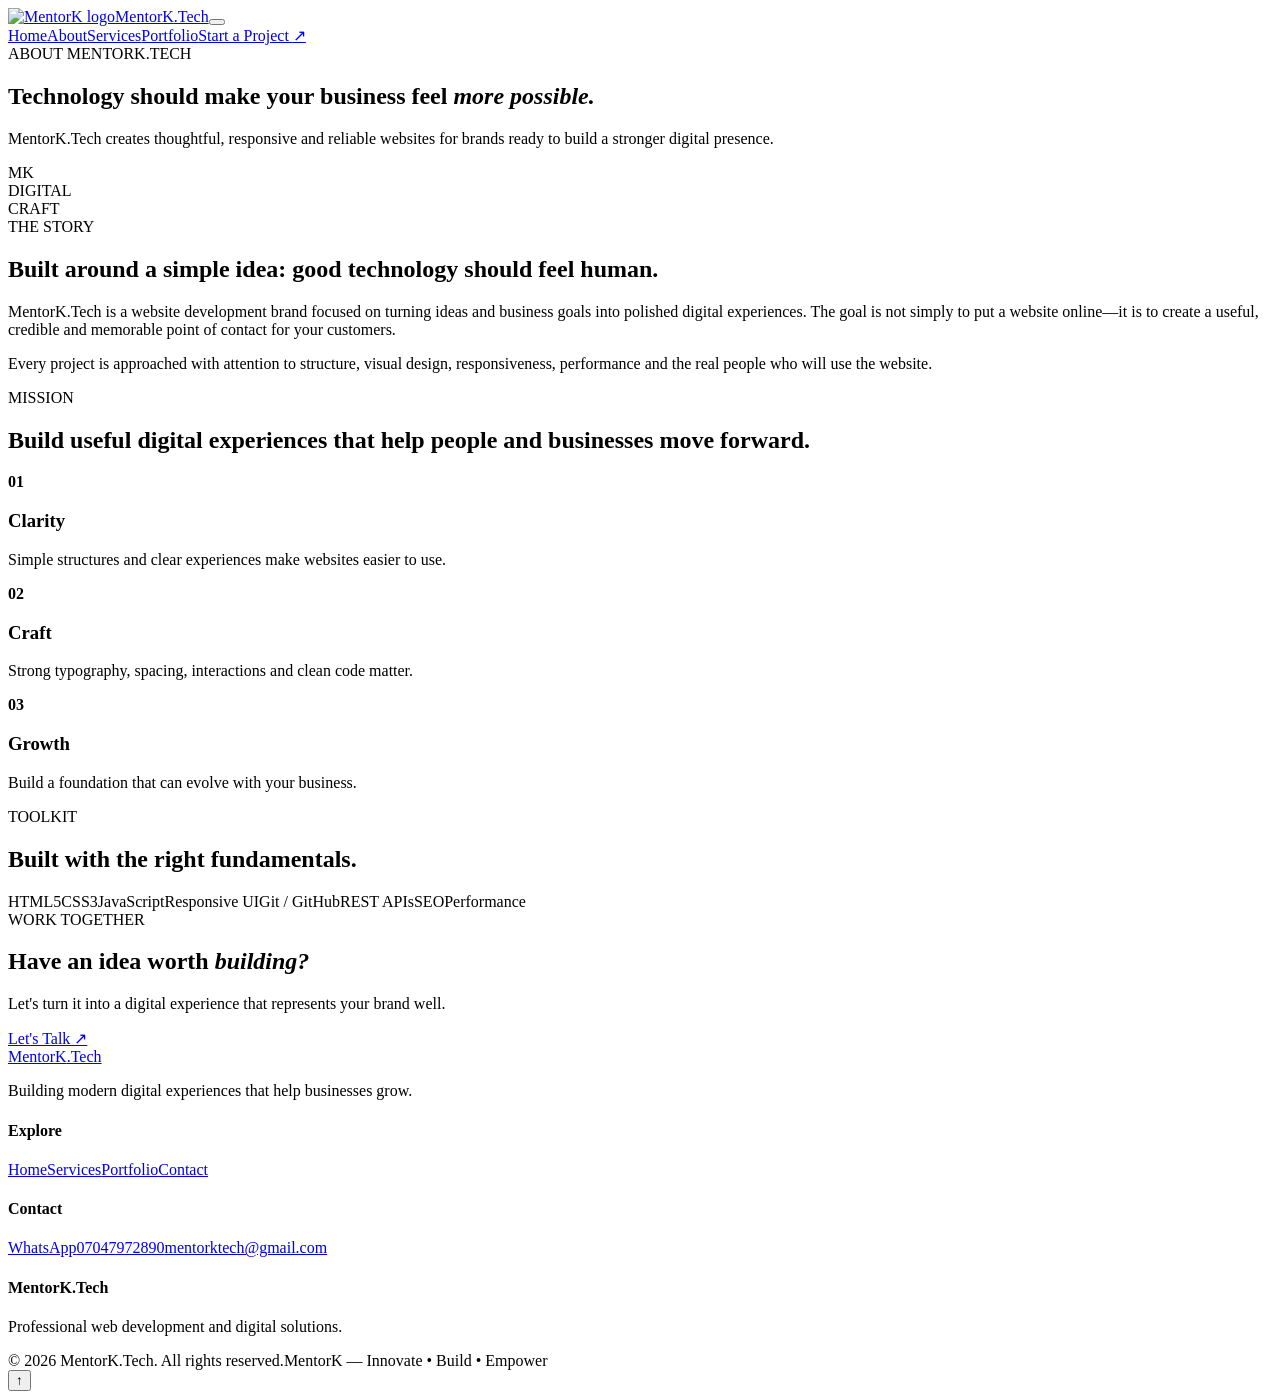
==== about.html @ e63fc618 "Add files via upload" ====
<!doctype html>
<html lang="en"><head>
<meta charset="utf-8"><meta name="viewport" content="width=device-width, initial-scale=1">
<title>About | MentorK.Tech</title><meta name="description" content="Learn about MentorK.Tech, a web development brand focused on modern digital experiences.">
<link rel="preconnect" href="https://fonts.googleapis.com"><link rel="preconnect" href="https://fonts.gstatic.com" crossorigin><link href="https://fonts.googleapis.com/css2?family=Inter:wght@400;500;600;700&family=Sora:wght@500;600;700;800&display=swap" rel="stylesheet"><link rel="stylesheet" href="css/style.css"></head>
<body>
<header class="site-header"><nav class="nav container"><a class="brand" href="index.html"><img src="assets/logo/mentork-mark.png" alt="MentorK logo"><span>MentorK<span>.Tech</span></span></a><button class="menu-toggle" aria-expanded="false" aria-controls="main-menu" aria-label="Open menu"><span></span><span></span><span></span></button><div class="nav-menu" id="main-menu"><a href="index.html">Home</a><a class="active" href="about.html">About</a><a href="services.html">Services</a><a href="portfolio.html">Portfolio</a><a class="nav-cta" href="contact.html">Start a Project <span>↗</span></a></div></nav></header>
<main>
<section class="page-hero"><div class="container"><span class="kicker blue">ABOUT MENTORK.TECH</span><h1>Technology should make your business feel <em>more possible.</em></h1><p>MentorK.Tech creates thoughtful, responsive and reliable websites for brands ready to build a stronger digital presence.</p></div></section>
<section class="section"><div class="container about-intro"><div class="about-visual reveal"><div class="about-monogram">MK</div><div class="about-badge">DIGITAL<br>CRAFT</div></div><div class="reveal delay-1"><span class="kicker">THE STORY</span><h2>Built around a simple idea: <span>good technology should feel human.</span></h2><p>MentorK.Tech is a website development brand focused on turning ideas and business goals into polished digital experiences. The goal is not simply to put a website online—it is to create a useful, credible and memorable point of contact for your customers.</p><p>Every project is approached with attention to structure, visual design, responsiveness, performance and the real people who will use the website.</p></div></div></section>
<section class="section section-light"><div class="container values"><div class="reveal"><span class="kicker">MISSION</span><h2>Build useful digital experiences that help people and businesses <span>move forward.</span></h2></div><div class="value-list"><div class="reveal"><b>01</b><h3>Clarity</h3><p>Simple structures and clear experiences make websites easier to use.</p></div><div class="reveal delay-1"><b>02</b><h3>Craft</h3><p>Strong typography, spacing, interactions and clean code matter.</p></div><div class="reveal delay-2"><b>03</b><h3>Growth</h3><p>Build a foundation that can evolve with your business.</p></div></div></div></section>
<section class="section"><div class="container"><div class="section-head"><div><span class="kicker">TOOLKIT</span><h2>Built with the <span>right fundamentals.</span></h2></div></div><div class="tech-grid"><span>HTML5</span><span>CSS3</span><span>JavaScript</span><span>Responsive UI</span><span>Git / GitHub</span><span>REST APIs</span><span>SEO</span><span>Performance</span></div></div></section>
<section class="cta-section"><div class="container cta-box reveal"><div><span class="kicker blue">WORK TOGETHER</span><h2>Have an idea worth <em>building?</em></h2><p>Let's turn it into a digital experience that represents your brand well.</p></div><a class="btn btn-primary" href="contact.html">Let's Talk ↗</a></div></section>
</main>
<footer class="footer"><div class="container footer-grid"><div><a class="brand footer-brand" href="index.html"><img src="assets/logo/mentork-mark.png" alt=""><span>MentorK<span>.Tech</span></span></a><p>Building modern digital experiences that help businesses grow.</p></div><div><h4>Explore</h4><a href="index.html">Home</a><a href="services.html">Services</a><a href="portfolio.html">Portfolio</a><a href="contact.html">Contact</a></div><div><h4>Contact</h4><a href="https://wa.me/2347057779214">WhatsApp</a><a href="tel:+2347047972890">07047972890</a><a href="mailto:mentorktech@gmail.com">mentorktech@gmail.com</a></div><div><h4>MentorK.Tech</h4><p>Professional web development and digital solutions.</p></div></div><div class="container footer-bottom"><span>© 2026 MentorK.Tech. All rights reserved.</span><span>MentorK — Innovate • Build • Empower</span></div></footer><button class="top-button" aria-label="Back to top">↑</button><script src="js/script.js"></script></body></html>
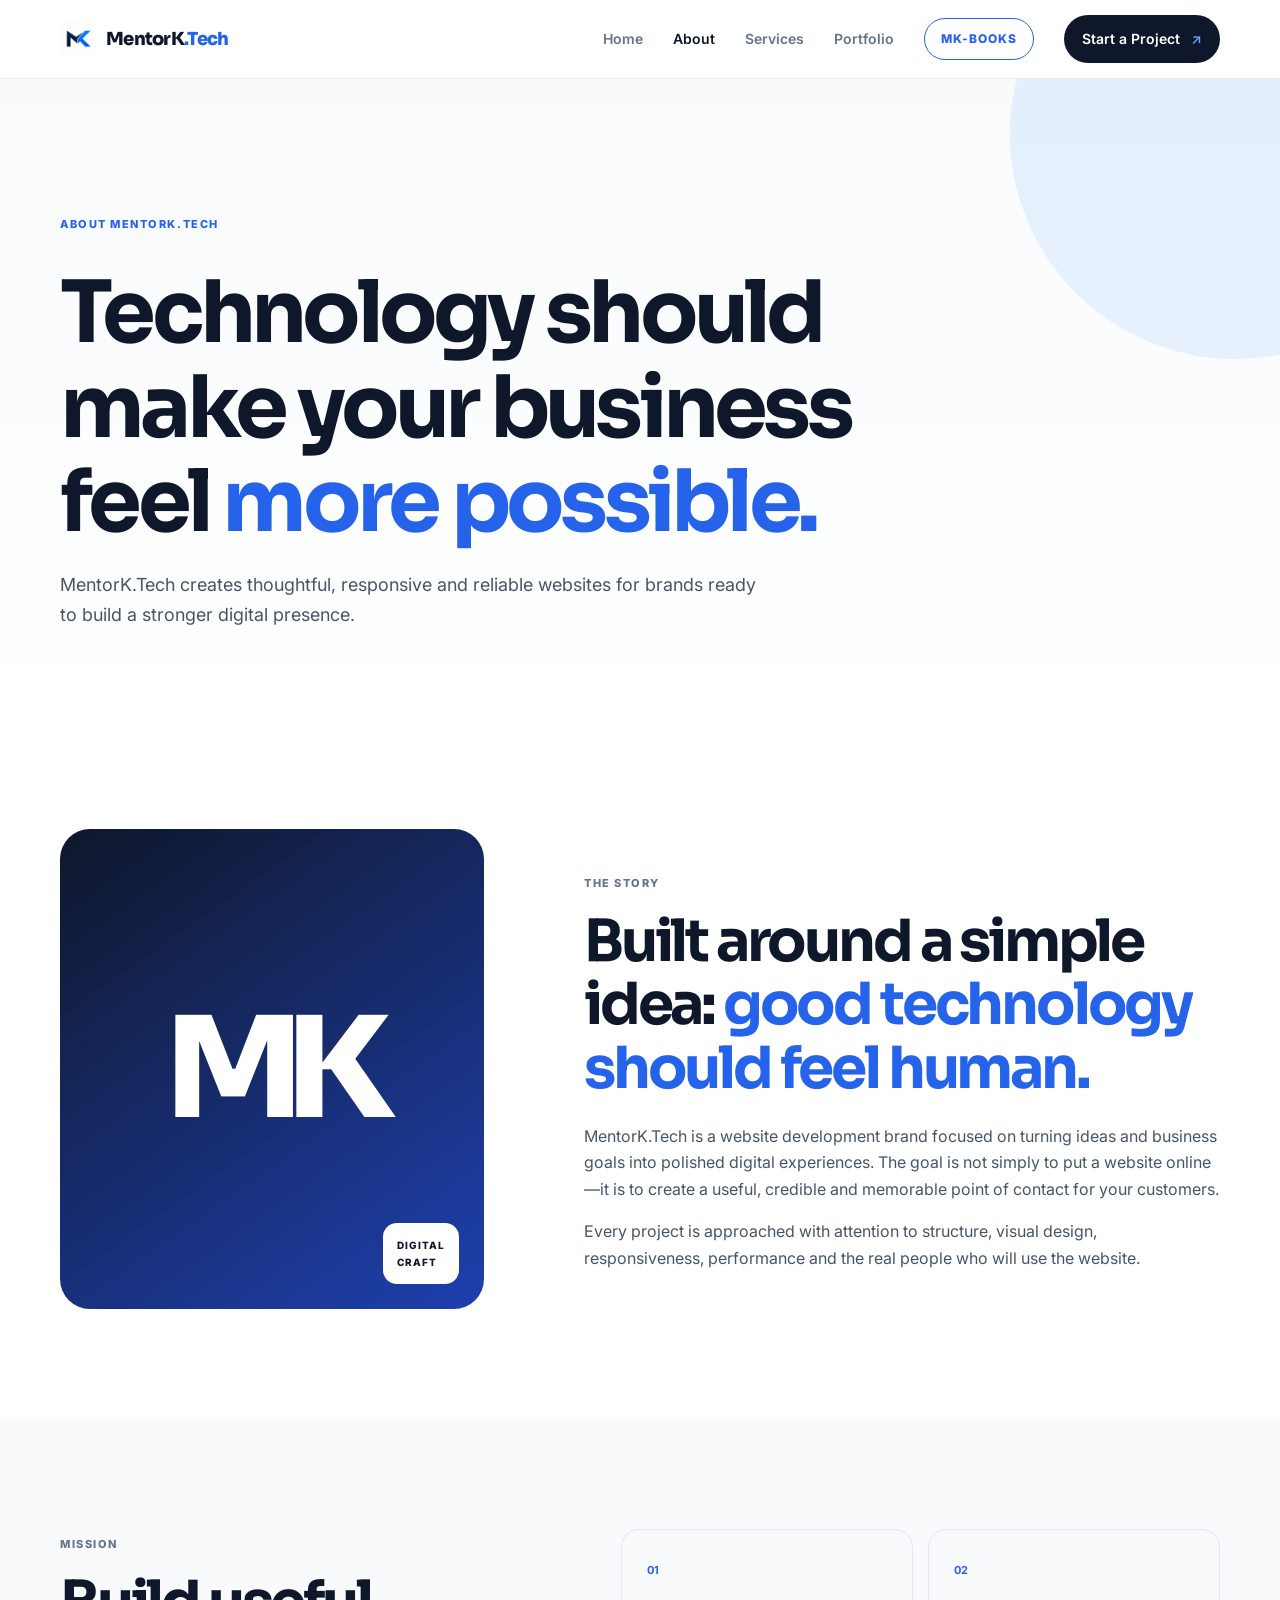
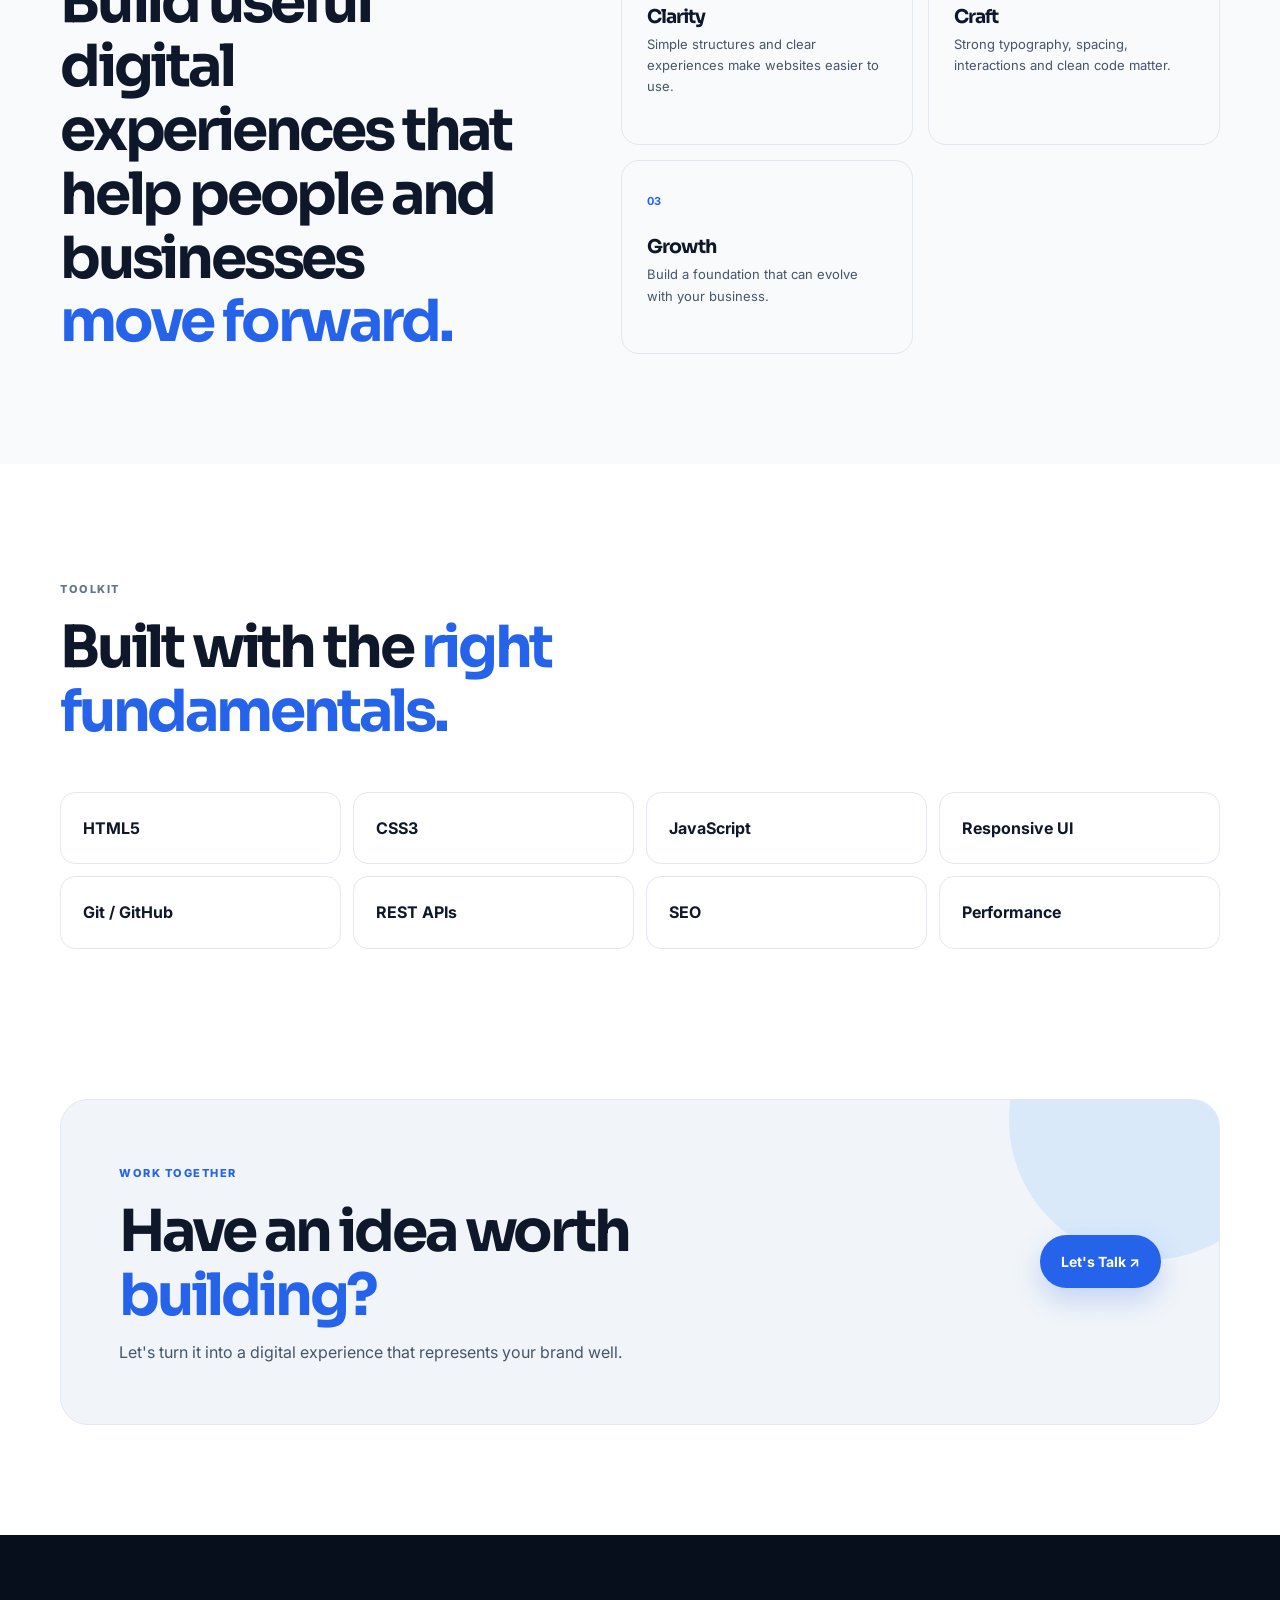
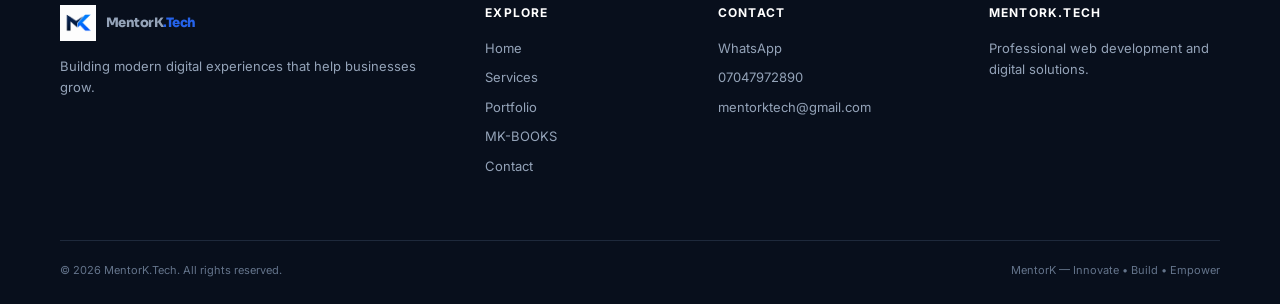
==== commit 95b72576: "Add MK-BOOKS reader, real portfolio and clean URLs - Add MK-BOOKS nav button and /books page: the fu" ====
--- a/about.html
+++ b/about.html
@@ -4,12 +4,12 @@
 <title>About | MentorK.Tech</title><meta name="description" content="Learn about MentorK.Tech, a web development brand focused on modern digital experiences.">
 <link rel="preconnect" href="https://fonts.googleapis.com"><link rel="preconnect" href="https://fonts.gstatic.com" crossorigin><link href="https://fonts.googleapis.com/css2?family=Inter:wght@400;500;600;700&family=Sora:wght@500;600;700;800&display=swap" rel="stylesheet"><link rel="stylesheet" href="css/style.css"></head>
 <body>
-<header class="site-header"><nav class="nav container"><a class="brand" href="index.html"><img src="assets/logo/mentork-mark.png" alt="MentorK logo"><span>MentorK<span>.Tech</span></span></a><button class="menu-toggle" aria-expanded="false" aria-controls="main-menu" aria-label="Open menu"><span></span><span></span><span></span></button><div class="nav-menu" id="main-menu"><a href="index.html">Home</a><a class="active" href="about.html">About</a><a href="services.html">Services</a><a href="portfolio.html">Portfolio</a><a class="nav-cta" href="contact.html">Start a Project <span>↗</span></a></div></nav></header>
+<header class="site-header"><nav class="nav container"><a class="brand" href="/"><img src="assets/logo/mentork-mark.png" alt="MentorK logo"><span>MentorK<span>.Tech</span></span></a><button class="menu-toggle" aria-expanded="false" aria-controls="main-menu" aria-label="Open menu"><span></span><span></span><span></span></button><div class="nav-menu" id="main-menu"><a href="/">Home</a><a class="active" href="/about">About</a><a href="/services">Services</a><a href="/portfolio">Portfolio</a><a class="nav-books" href="/books">MK-BOOKS</a><a class="nav-cta" href="/contact">Start a Project <span>↗</span></a></div></nav></header>
 <main>
 <section class="page-hero"><div class="container"><span class="kicker blue">ABOUT MENTORK.TECH</span><h1>Technology should make your business feel <em>more possible.</em></h1><p>MentorK.Tech creates thoughtful, responsive and reliable websites for brands ready to build a stronger digital presence.</p></div></section>
 <section class="section"><div class="container about-intro"><div class="about-visual reveal"><div class="about-monogram">MK</div><div class="about-badge">DIGITAL<br>CRAFT</div></div><div class="reveal delay-1"><span class="kicker">THE STORY</span><h2>Built around a simple idea: <span>good technology should feel human.</span></h2><p>MentorK.Tech is a website development brand focused on turning ideas and business goals into polished digital experiences. The goal is not simply to put a website online—it is to create a useful, credible and memorable point of contact for your customers.</p><p>Every project is approached with attention to structure, visual design, responsiveness, performance and the real people who will use the website.</p></div></div></section>
 <section class="section section-light"><div class="container values"><div class="reveal"><span class="kicker">MISSION</span><h2>Build useful digital experiences that help people and businesses <span>move forward.</span></h2></div><div class="value-list"><div class="reveal"><b>01</b><h3>Clarity</h3><p>Simple structures and clear experiences make websites easier to use.</p></div><div class="reveal delay-1"><b>02</b><h3>Craft</h3><p>Strong typography, spacing, interactions and clean code matter.</p></div><div class="reveal delay-2"><b>03</b><h3>Growth</h3><p>Build a foundation that can evolve with your business.</p></div></div></div></section>
 <section class="section"><div class="container"><div class="section-head"><div><span class="kicker">TOOLKIT</span><h2>Built with the <span>right fundamentals.</span></h2></div></div><div class="tech-grid"><span>HTML5</span><span>CSS3</span><span>JavaScript</span><span>Responsive UI</span><span>Git / GitHub</span><span>REST APIs</span><span>SEO</span><span>Performance</span></div></div></section>
-<section class="cta-section"><div class="container cta-box reveal"><div><span class="kicker blue">WORK TOGETHER</span><h2>Have an idea worth <em>building?</em></h2><p>Let's turn it into a digital experience that represents your brand well.</p></div><a class="btn btn-primary" href="contact.html">Let's Talk ↗</a></div></section>
+<section class="cta-section"><div class="container cta-box reveal"><div><span class="kicker blue">WORK TOGETHER</span><h2>Have an idea worth <em>building?</em></h2><p>Let's turn it into a digital experience that represents your brand well.</p></div><a class="btn btn-primary" href="/contact">Let's Talk ↗</a></div></section>
 </main>
-<footer class="footer"><div class="container footer-grid"><div><a class="brand footer-brand" href="index.html"><img src="assets/logo/mentork-mark.png" alt=""><span>MentorK<span>.Tech</span></span></a><p>Building modern digital experiences that help businesses grow.</p></div><div><h4>Explore</h4><a href="index.html">Home</a><a href="services.html">Services</a><a href="portfolio.html">Portfolio</a><a href="contact.html">Contact</a></div><div><h4>Contact</h4><a href="https://wa.me/2347057779214">WhatsApp</a><a href="tel:+2347047972890">07047972890</a><a href="mailto:mentorktech@gmail.com">mentorktech@gmail.com</a></div><div><h4>MentorK.Tech</h4><p>Professional web development and digital solutions.</p></div></div><div class="container footer-bottom"><span>© 2026 MentorK.Tech. All rights reserved.</span><span>MentorK — Innovate • Build • Empower</span></div></footer><button class="top-button" aria-label="Back to top">↑</button><script src="js/script.js"></script></body></html>+<footer class="footer"><div class="container footer-grid"><div><a class="brand footer-brand" href="/"><img src="assets/logo/mentork-mark.png" alt=""><span>MentorK<span>.Tech</span></span></a><p>Building modern digital experiences that help businesses grow.</p></div><div><h4>Explore</h4><a href="/">Home</a><a href="/services">Services</a><a href="/portfolio">Portfolio</a><a href="/books">MK-BOOKS</a><a href="/contact">Contact</a></div><div><h4>Contact</h4><a href="https://wa.me/2347057779214">WhatsApp</a><a href="tel:+2347047972890">07047972890</a><a href="mailto:mentorktech@gmail.com">mentorktech@gmail.com</a></div><div><h4>MentorK.Tech</h4><p>Professional web development and digital solutions.</p></div></div><div class="container footer-bottom"><span>© 2026 MentorK.Tech. All rights reserved.</span><span>MentorK — Innovate • Build • Empower</span></div></footer><button class="top-button" aria-label="Back to top">↑</button><script src="js/script.js"></script></body></html>
--- a/css/style.css
+++ b/css/style.css
@@ -0,0 +1,28 @@
+:root{--navy:#0f172a;--navy2:#111c32;--blue:#2563eb;--sky:#60a5fa;--light:#f8fafc;--slate:#475569;--line:#e2e8f0;--white:#fff;--radius:24px;--shadow:0 20px 60px rgba(15,23,42,.10)}
+*{box-sizing:border-box;margin:0;padding:0}html{scroll-behavior:smooth}body{font-family:Inter,Arial,sans-serif;color:var(--navy);background:#fff;line-height:1.65;overflow-x:hidden}a{text-decoration:none;color:inherit}button,input,select,textarea{font:inherit}img{max-width:100%;display:block}.container{width:min(1160px,calc(100% - 40px));margin:auto}
+.site-header{position:sticky;top:0;z-index:100;background:rgba(255,255,255,.88);backdrop-filter:blur(18px);border-bottom:1px solid rgba(226,232,240,.8)}.nav{height:78px;display:flex;align-items:center;justify-content:space-between}.brand{display:flex;align-items:center;gap:10px;font:800 18px Sora,sans-serif;letter-spacing:-.04em}.brand img{width:36px;height:36px;object-fit:contain}.brand>span>span{color:var(--blue)}.nav-menu{display:flex;align-items:center;gap:30px;font-size:14px;font-weight:600;color:#64748b}.nav-menu>a{transition:.25s}.nav-menu>a:hover,.nav-menu>a.active{color:var(--navy)}.nav-cta{background:var(--navy);color:#fff!important;padding:12px 18px;border-radius:100px}.nav-cta span{color:var(--sky);margin-left:7px}.nav-books{border:1.5px solid var(--blue);color:var(--blue)!important;padding:10px 16px;border-radius:100px;font-size:12px;letter-spacing:.08em;font-weight:800}.nav-books:hover{background:var(--blue);color:#fff!important}.menu-toggle{display:none;border:0;background:none;width:42px;height:42px}.menu-toggle span{display:block;width:23px;height:2px;background:var(--navy);margin:5px auto}
+h1,h2,h3,h4{font-family:Sora,sans-serif;letter-spacing:-.055em;line-height:1.1}h1{font-size:clamp(48px,7vw,86px)}h2{font-size:clamp(34px,5vw,58px)}h3{font-size:22px}h1 em,h2 em,h2 span{font-style:normal;color:var(--blue)}p{color:var(--slate)}.hero{position:relative;min-height:690px;display:flex;align-items:center;overflow:hidden;background:linear-gradient(180deg,#fff 0%,#f8fafc 100%)}.hero-grid{position:absolute;inset:0;background-image:linear-gradient(rgba(37,99,235,.055) 1px,transparent 1px),linear-gradient(90deg,rgba(37,99,235,.055) 1px,transparent 1px);background-size:60px 60px;mask-image:linear-gradient(to bottom,black,transparent 85%)}.hero-inner{display:grid;grid-template-columns:1fr 1fr;gap:30px;align-items:center;position:relative}.eyebrow,.kicker{display:inline-flex;align-items:center;gap:8px;font-size:11px;letter-spacing:.14em;font-weight:800;color:#64748b}.pulse{width:7px;height:7px;border-radius:50%;background:var(--blue);box-shadow:0 0 0 7px rgba(37,99,235,.1)}.kicker{margin-bottom:18px}.kicker.blue{color:var(--blue)}.hero-copy h1{max-width:730px;margin:20px 0}.hero-copy>p{max-width:610px;font-size:18px}.hero-actions{display:flex;gap:12px;margin:32px 0 20px}.btn{display:inline-flex;align-items:center;justify-content:center;gap:10px;border:0;cursor:pointer;padding:15px 21px;border-radius:100px;font-weight:700;font-size:14px;transition:.25s;white-space:nowrap}.btn-primary{background:var(--blue);color:#fff;box-shadow:0 12px 28px rgba(37,99,235,.23)}.btn-primary:hover{transform:translateY(-2px);background:#1d4ed8}.btn-ghost{border:1px solid var(--line);background:#fff}.btn-ghost:hover{border-color:#b8c7df;transform:translateY(-2px)}.btn-light{background:#fff;color:var(--navy)}.btn-dark{background:var(--navy);color:#fff}.mini-trust{display:flex;gap:18px;flex-wrap:wrap;font-size:11px;font-weight:700;color:#64748b}.hero-visual{min-height:540px;position:relative;display:flex;align-items:center;justify-content:center}.orb{position:absolute;border-radius:50%;filter:blur(2px)}.orb-a{width:360px;height:360px;background:rgba(96,165,250,.16);top:60px;right:20px}.orb-b{width:180px;height:180px;background:rgba(37,99,235,.12);bottom:30px;left:30px}.device{background:#111827;box-shadow:0 30px 70px rgba(15,23,42,.24);position:absolute}.laptop{width:430px;height:295px;border-radius:15px;padding:10px;transform:perspective(900px) rotateY(-8deg) rotateX(3deg);z-index:2}.device-top{height:14px;display:flex;gap:4px;align-items:center;padding-left:4px}.device-top span{width:5px;height:5px;border-radius:50%;background:#64748b}.screen{height:calc(100% - 14px);background:#f8fafc;border-radius:8px;overflow:hidden;padding:12px}.mock-nav{display:flex;gap:14px;align-items:center;font-size:7px;color:#334155}.mock-nav b{margin-right:auto}.mock-hero{margin:20px 8px}.mock-hero small{font-size:6px;color:var(--blue);font-weight:800}.mock-hero strong{display:block;font:700 30px/1.05 Sora;margin-top:7px;color:#0f172a}.mock-hero i{font-style:normal;color:#2563eb}.mock-button{width:55px;height:14px;background:#2563eb;border-radius:3px;margin-top:13px}.mock-cards{display:flex;gap:7px;margin:12px 8px}.mock-cards i{height:55px;flex:1;background:#fff;border:1px solid #e2e8f0;border-radius:5px}.phone{width:112px;height:225px;border:5px solid #111827;border-radius:20px;right:30px;bottom:70px;z-index:3;padding:6px;background:#0b1220}.phone-speaker{width:35px;height:4px;border-radius:20px;background:#334155;margin:0 auto 5px}.phone-screen{background:#fff;height:calc(100% - 9px);border-radius:12px;padding:12px}.phone-header{height:9px;background:#e2e8f0;width:65%;margin-bottom:20px}.phone-line{height:7px;background:#cbd5e1;width:60%;margin:6px 0}.phone-line.long{width:85%;height:16px;background:#0f172a}.phone-block{height:48px;background:#dbeafe;border-radius:6px;margin-top:16px}.phone-block.small{height:30px;background:#f1f5f9}.floating-card{position:absolute;z-index:5;background:rgba(255,255,255,.94);backdrop-filter:blur(12px);border:1px solid #e2e8f0;border-radius:14px;padding:12px 15px;display:flex;align-items:center;gap:10px;box-shadow:0 16px 40px rgba(15,23,42,.12);font-size:10px}.floating-card>span{width:30px;height:30px;border-radius:9px;background:#dbeafe;color:#2563eb;display:grid;place-items:center;font-weight:900}.floating-card b,.floating-card small{display:block}.floating-card b{font-size:11px}.floating-card small{color:#64748b;margin-top:2px}.card-speed{left:0;top:105px}.card-code{left:40px;bottom:75px}.trust-strip{border-top:1px solid var(--line);border-bottom:1px solid var(--line);padding:22px 0;background:#fff}.trust-items{display:flex;justify-content:space-between;align-items:center;font-size:10px;letter-spacing:.13em;font-weight:800;color:#64748b}.trust-items i{width:5px;height:5px;border-radius:50%;background:#cbd5e1}
+.section{padding:110px 0}.section-light{background:var(--light)}.section-dark{background:var(--navy);color:#fff}.section-head{display:flex;justify-content:space-between;gap:30px;align-items:end;margin-bottom:48px}.section-head h2{max-width:760px}.text-link{font-weight:700;font-size:13px;color:var(--blue);padding-bottom:8px}.service-grid{display:grid;grid-template-columns:repeat(3,1fr);gap:14px}.service-card{padding:30px;border:1px solid var(--line);border-radius:20px;min-height:265px;position:relative;transition:.3s;background:#fff}.service-card:hover{transform:translateY(-6px);box-shadow:var(--shadow);border-color:#cbd5e1}.service-card.featured{background:linear-gradient(145deg,#eff6ff,#fff)}.service-icon{width:45px;height:45px;border-radius:13px;background:#eff6ff;color:var(--blue);display:grid;place-items:center;font-size:21px;font-weight:800}.service-card .number{position:absolute;top:30px;right:30px;font-size:11px;color:#94a3b8;font-weight:800}.service-card h3{margin:32px 0 9px}.service-card p{font-size:14px;max-width:320px}.service-card a{display:block;color:var(--blue);font-size:12px;font-weight:800;margin-top:18px}.split{display:grid;grid-template-columns:1fr 1fr;gap:100px;align-items:center}.section-dark p{color:#94a3b8}.large-copy{font-size:17px;max-width:540px;margin:20px 0 28px}.benefits{border-top:1px solid #334155}.benefits>div{display:grid;grid-template-columns:45px 1fr;gap:4px 18px;padding:25px 0;border-bottom:1px solid #334155}.benefits b{grid-row:span 2;color:#60a5fa;font-size:12px}.benefits strong{font-size:15px}.benefits p{font-size:13px}.project-grid{display:grid;grid-template-columns:1.2fr .8fr;gap:16px}.project-card:first-child{grid-row:span 2}.project-visual{height:310px;border-radius:18px;overflow:hidden;background:#e2e8f0;padding:28px;display:grid;place-items:center}.project-card:first-child .project-visual{height:636px}.project-one .project-visual{background:linear-gradient(135deg,#0f172a,#2563eb)}.project-two .project-visual{background:#e0f2fe}.project-three .project-visual{background:#dbeafe}.mock-browser{background:#fff;width:80%;height:80%;border-radius:10px;padding:24px;box-shadow:0 20px 45px rgba(15,23,42,.2)}.mock-browser>div{height:4px;width:28px;background:#cbd5e1;margin-bottom:30px}.mock-browser>b{font-size:7px;color:#2563eb}.mock-browser h3{font-size:27px;margin-top:22px}.mock-browser h3 em{font-style:normal;color:#2563eb}.mock-browser span{display:block;width:65px;height:16px;background:#2563eb;margin-top:30px;border-radius:4px}.store-mock,.school-mock{background:#fff;width:80%;height:80%;border-radius:10px;padding:20px}.store-nav{height:7px;background:#0f172a;width:60%;margin-bottom:25px}.store-products{display:flex;gap:8px}.store-products i{height:90px;flex:1;background:#cbd5e1;border-radius:6px}.school-mock{background:#0f172a;color:#fff}.school-mock strong{display:block;font:700 24px Sora;margin-top:50px}.school-mock em{font-style:normal;color:#60a5fa}.school-mock span{display:block;width:60px;height:12px;background:#2563eb;margin-top:25px;border-radius:3px}.project-info{display:flex;justify-content:space-between;padding:17px 3px}.project-info span{font-size:10px;color:#64748b;font-weight:800;text-transform:uppercase;letter-spacing:.08em}.project-info h3{font-size:16px;margin-top:4px}.project-info>b{font-size:11px;color:#94a3b8}.process-grid{display:grid;grid-template-columns:repeat(3,1fr);border-top:1px solid var(--line);border-left:1px solid var(--line)}.process-step{padding:28px;border-right:1px solid var(--line);border-bottom:1px solid var(--line);min-height:180px}.process-step b{color:var(--blue);font-size:11px}.process-step span{display:block;font:700 20px Sora;margin:30px 0 8px}.process-step p{font-size:13px}.cta-section{padding:40px 0 110px}.cta-box{position:relative;overflow:hidden;background:#f1f5f9;border-radius:28px;padding:58px;display:flex;align-items:center;justify-content:space-between;gap:30px;border:1px solid var(--line)}.cta-box:after{content:"";position:absolute;width:280px;height:280px;border-radius:50%;background:rgba(96,165,250,.16);right:-70px;top:-120px}.cta-box>div,.cta-box>a{position:relative;z-index:2}.cta-box h2{max-width:700px}.cta-box p{margin-top:12px;max-width:570px}.footer{background:#080f1c;color:#fff;padding:70px 0 25px}.footer-grid{display:grid;grid-template-columns:2fr 1fr 1.2fr 1.2fr;gap:40px}.footer-brand{margin-bottom:15px}.footer p,.footer a{color:#94a3b8;font-size:13px}.footer h4{font:700 12px Inter;text-transform:uppercase;letter-spacing:.1em;margin-bottom:18px;color:#fff}.footer-grid>div>a:not(.brand){display:block;margin:8px 0}.footer-grid a:hover{color:#fff}.footer-cta{color:#60a5fa!important;font-weight:700}.footer-bottom{margin-top:55px;padding-top:20px;border-top:1px solid #1e293b;display:flex;justify-content:space-between;font-size:11px;color:#64748b}.top-button{position:fixed;right:20px;bottom:20px;width:42px;height:42px;border-radius:50%;border:1px solid var(--line);background:#fff;box-shadow:var(--shadow);display:grid;place-items:center;cursor:pointer;z-index:90;opacity:0;transform:translateY(15px);transition:.25s}.top-button.show{opacity:1;transform:none}
+.page-hero{padding:130px 0 90px;background:linear-gradient(180deg,#f8fafc,#fff);position:relative;overflow:hidden}.page-hero:after{content:"";position:absolute;width:450px;height:450px;border-radius:50%;right:-180px;top:-170px;background:rgba(96,165,250,.13)}.page-hero h1{max-width:900px;margin:15px 0 20px}.page-hero p{font-size:18px;max-width:700px}.about-intro{display:grid;grid-template-columns:.8fr 1.2fr;gap:100px;align-items:center}.about-visual{height:480px;background:linear-gradient(145deg,#0f172a,#1e40af);border-radius:30px;display:grid;place-items:center;position:relative;overflow:hidden}.about-monogram{font:800 140px Sora;color:#fff;letter-spacing:-.12em}.about-badge{position:absolute;right:25px;bottom:25px;background:#fff;color:#0f172a;padding:14px;border-radius:14px;font-size:10px;font-weight:800;letter-spacing:.1em}.about-intro h2{margin-bottom:22px}.about-intro p+p{margin-top:16px}.values{display:grid;grid-template-columns:1fr 1.3fr;gap:100px}.value-list{display:grid;grid-template-columns:1fr 1fr;gap:15px}.value-list>div{border:1px solid var(--line);padding:25px;border-radius:18px}.value-list b{font-size:11px;color:var(--blue)}.value-list h3{font-size:19px;margin:25px 0 6px}.value-list p{font-size:13px}.tech-grid{display:grid;grid-template-columns:repeat(4,1fr);gap:12px}.tech-grid span{padding:22px;border:1px solid var(--line);border-radius:15px;font-weight:700;background:#fff}.service-detail-grid{display:grid;grid-template-columns:repeat(3,1fr);gap:16px}.service-detail-grid article{padding:30px;border:1px solid var(--line);border-radius:22px;min-height:340px}.service-detail-grid article>span{font-size:11px;color:var(--blue);font-weight:800}.big-icon{width:50px;height:50px;background:#eff6ff;color:#2563eb;display:grid;place-items:center;border-radius:15px;font-size:24px;margin:25px 0}.service-detail-grid h2{font-size:25px;margin-bottom:10px}.service-detail-grid p,.service-detail-grid li{font-size:13px}.service-detail-grid ul{margin:20px 0 0 18px;color:#64748b}.timeline{display:grid;grid-template-columns:repeat(6,1fr);border-top:1px solid #334155}.timeline>div{padding:25px 14px;border-right:1px solid #334155;min-height:180px}.timeline b{color:#60a5fa;font-size:11px}.timeline h3{margin:32px 0 6px;font-size:17px}.timeline p{font-size:11px}.faq-layout{display:grid;grid-template-columns:.7fr 1.3fr;gap:100px}.faq-layout h2{font-size:45px}.faq button{width:100%;background:none;border:0;border-bottom:1px solid var(--line);padding:20px 0;text-align:left;font-weight:700;display:flex;justify-content:space-between;cursor:pointer}.faq button span{color:var(--blue);font-size:20px}.faq button.open span{transform:rotate(45deg)}.faq div{max-height:0;overflow:hidden;transition:.3s}.faq div p{font-size:13px;padding:0 0 18px}.filters{display:flex;gap:8px;flex-wrap:wrap;margin-bottom:35px}.filter{border:1px solid var(--line);background:#fff;border-radius:100px;padding:10px 17px;font-size:12px;font-weight:700;cursor:pointer}.filter.active,.filter:hover{background:var(--navy);color:#fff;border-color:var(--navy)}.portfolio-grid{display:grid;grid-template-columns:repeat(2,1fr);gap:28px}.portfolio-card{transition:.3s}.portfolio-card.hide{display:none}.portfolio-art{height:330px;border-radius:22px;padding:28px;position:relative;overflow:hidden;color:#fff}.portfolio-art>span{font-size:9px;letter-spacing:.13em;font-weight:800;opacity:.8}.portfolio-art strong{display:block;font:700 40px/1.05 Sora;letter-spacing:-.06em;margin-top:70px}.portfolio-art em{font-style:normal;color:#60a5fa}.art-business{background:linear-gradient(135deg,#0f172a,#2563eb)}.art-business i{position:absolute;width:260px;height:260px;border:1px solid rgba(255,255,255,.18);border-radius:50%;right:-50px;bottom:-80px}.art-business.alt{background:linear-gradient(135deg,#172554,#0f172a)}.art-ecommerce{background:#e0f2fe;color:#0f172a}.art-ecommerce strong em{color:#2563eb}.product-shapes{display:flex;gap:10px;position:absolute;right:30px;bottom:30px}.product-shapes i{display:block;width:65px;height:75px;background:#fff;border-radius:10px;box-shadow:0 10px 20px rgba(15,23,42,.1)}.product-shapes i:nth-child(2){height:105px;background:#bfdbfe}.product-shapes i:nth-child(3){height:90px;background:#93c5fd}.art-ecommerce.alt{background:#f1f5f9}.art-education{background:#0f172a}.art-education i{position:absolute;width:150%;height:130px;bottom:-45px;left:-20%;background:#2563eb;border-radius:50%}.art-landing{background:linear-gradient(135deg,#dbeafe,#fff);color:#0f172a}.art-landing em{color:#2563eb}.art-landing i{position:absolute;width:180px;height:180px;border-radius:50%;right:-40px;top:-50px;background:#60a5fa;opacity:.4}.portfolio-card>div:last-child{padding:17px 4px}.portfolio-card small{font-size:9px;color:#64748b;letter-spacing:.12em;font-weight:800}.portfolio-card h3{font-size:20px;margin:5px 0}.portfolio-card p{font-size:13px}.tags{display:flex;gap:5px;margin-top:13px}.tags b{font-size:9px;background:#f1f5f9;padding:5px 8px;border-radius:5px;color:#64748b}.contact-layout{display:grid;grid-template-columns:.8fr 1.2fr;gap:100px}.contact-info h2{margin-bottom:16px}.contact-info>p{font-size:15px;margin-bottom:30px}.contact-item{display:flex;align-items:center;gap:14px;padding:17px 0;border-bottom:1px solid var(--line)}.contact-item>span{width:38px;height:38px;border-radius:11px;background:#eff6ff;color:#2563eb;display:grid;place-items:center;font-size:11px;font-weight:800}.contact-item div{margin-right:auto}.contact-item small{display:block;font-size:9px;color:#64748b;font-weight:800;letter-spacing:.12em}.contact-item strong{font-size:14px}.contact-item>b{color:#94a3b8}.contact-note{margin-top:28px;padding:18px;background:#f8fafc;border-radius:15px}.contact-note b,.contact-note span{display:block;font-size:11px}.contact-note span{color:#64748b;margin-top:5px}.contact-form{background:#fff;border:1px solid var(--line);border-radius:25px;padding:35px;box-shadow:var(--shadow)}.form-head>span{font-size:10px;color:var(--blue);font-weight:800;letter-spacing:.12em}.form-head h2{font-size:30px;margin:8px 0 28px}.contact-form label{display:block;font-size:11px;font-weight:800;margin-bottom:17px;color:#334155}.contact-form input,.contact-form select,.contact-form textarea{display:block;width:100%;border:1px solid #dbe3ee;background:#f8fafc;border-radius:11px;padding:13px 14px;margin-top:7px;outline:none;font-size:13px;resize:vertical}.contact-form input:focus,.contact-form select:focus,.contact-form textarea:focus{border-color:#60a5fa;box-shadow:0 0 0 3px rgba(96,165,250,.13);background:#fff}.form-row{display:grid;grid-template-columns:1fr 1fr;gap:14px}.error{display:block;color:#dc2626;font-size:10px;margin-top:4px}.form-status{font-size:12px;margin-top:10px}.contact-bottom{display:flex;justify-content:space-between;align-items:center;gap:30px}.contact-bottom h2{margin-bottom:10px}.contact-bottom p{max-width:650px}
+.reveal{opacity:0;transform:translateY(22px);transition:opacity .7s ease,transform .7s ease}.reveal.visible{opacity:1;transform:none}.delay-1{transition-delay:.1s}.delay-2{transition-delay:.2s}
+@media(max-width:900px){.nav-menu{gap:16px}.hero-inner,.split,.about-intro,.values,.faq-layout,.contact-layout{grid-template-columns:1fr;gap:45px}.hero{padding:70px 0}.hero-visual{min-height:450px}.service-grid,.service-detail-grid{grid-template-columns:repeat(2,1fr)}.process-grid{grid-template-columns:repeat(2,1fr)}.timeline{grid-template-columns:repeat(3,1fr)}.footer-grid{grid-template-columns:repeat(2,1fr)}.trust-items{gap:15px;flex-wrap:wrap;justify-content:center}.project-grid{grid-template-columns:1fr}.project-card:first-child{grid-row:auto}.project-card:first-child .project-visual{height:310px}.tech-grid{grid-template-columns:repeat(2,1fr)}}
+@media(max-width:700px){.container{width:min(100% - 28px,1160px)}.nav{height:68px}.menu-toggle{display:block}.nav-menu{position:absolute;top:68px;left:14px;right:14px;background:#fff;border:1px solid var(--line);border-radius:18px;padding:12px;display:none;flex-direction:column;align-items:stretch;box-shadow:var(--shadow)}.nav-menu.open{display:flex}.nav-menu>a{padding:12px}.nav-cta{text-align:center}.hero{min-height:auto;padding:70px 0 35px}.hero-copy h1{font-size:46px}.hero-copy>p{font-size:16px}.hero-actions{flex-direction:column;align-items:stretch}.hero-visual{transform:scale(.86);margin:-20px -25px}.laptop{width:380px}.phone{right:15px}.card-speed{left:-5px}.card-code{left:10px}.trust-items{font-size:8px}.trust-items i{display:none}.section{padding:75px 0}.section-head{display:block}.section-head .text-link{display:inline-block;margin-top:18px}.service-grid,.service-detail-grid,.portfolio-grid,.process-grid,.value-list{grid-template-columns:1fr}.service-card{min-height:220px}.split{gap:50px}.project-visual,.project-card:first-child .project-visual{height:270px}.mock-browser{height:78%;width:88%}.cta-section{padding:20px 0 75px}.cta-box{padding:35px 25px;display:block}.cta-box .btn{margin-top:25px}.footer-grid{grid-template-columns:1fr;gap:30px}.footer-bottom{display:block;line-height:2}.footer-bottom span{display:block}.page-hero{padding:90px 0 65px}.page-hero h1{font-size:46px}.about-visual{height:350px}.about-monogram{font-size:100px}.timeline{grid-template-columns:1fr 1fr}.contact-form{padding:24px}.form-row{grid-template-columns:1fr}.contact-bottom{display:block}.contact-bottom .btn{margin-top:20px}.portfolio-art{height:270px}.portfolio-art strong{font-size:31px}.faq-layout{gap:30px}.faq-layout h2{font-size:38px}}
+@media(max-width:420px){.hero-copy h1,.page-hero h1{font-size:39px}.hero-visual{transform:scale(.72);margin:-55px -60px}.hero-visual{min-height:360px}.mini-trust{font-size:9px}.brand{font-size:16px}.brand img{width:32px;height:32px}}
+
+
+/* Portfolio: real project cards */
+a.portfolio-card,a.project-card{display:block;color:inherit}
+.portfolio-shot{height:330px;border-radius:22px;overflow:hidden;position:relative;border:1px solid var(--line);background:#f1f5f9}
+.portfolio-shot img{width:100%;height:100%;object-fit:cover;object-position:top;display:block;transition:transform .6s ease}
+.portfolio-card:hover .portfolio-shot img{transform:scale(1.04)}
+.shot-badge{position:absolute;top:16px;left:16px;font:800 9px/1 Sora,sans-serif;letter-spacing:.12em;padding:8px 11px;border-radius:100px;background:rgba(15,23,42,.85);color:#fff;backdrop-filter:blur(6px);opacity:1!important}
+.shot-badge.live{background:rgba(22,163,74,.92)}
+.shot-open{position:absolute;right:16px;bottom:16px;font-size:12px;font-weight:700;background:#fff;color:var(--navy);padding:10px 14px;border-radius:100px;opacity:0;transform:translateY(6px);transition:.3s;box-shadow:var(--shadow)}
+.portfolio-card:hover .shot-open{opacity:1;transform:none}
+.portfolio-art .shot-badge{background:rgba(255,255,255,.14);border:1px solid rgba(255,255,255,.25)}
+.project-visual img{width:100%;height:100%;object-fit:cover;object-position:top;display:block;border-radius:0}
+.project-card .project-visual:has(img){padding:0;display:block}
+@media(max-width:700px){.portfolio-shot{height:240px}}
+.portfolio-art>span.shot-badge{left:auto;right:16px;top:16px}
+.portfolio-art>span.shot-open{font-size:12px;letter-spacing:0;opacity:0}
+.portfolio-card:hover .portfolio-art>span.shot-open{opacity:1}
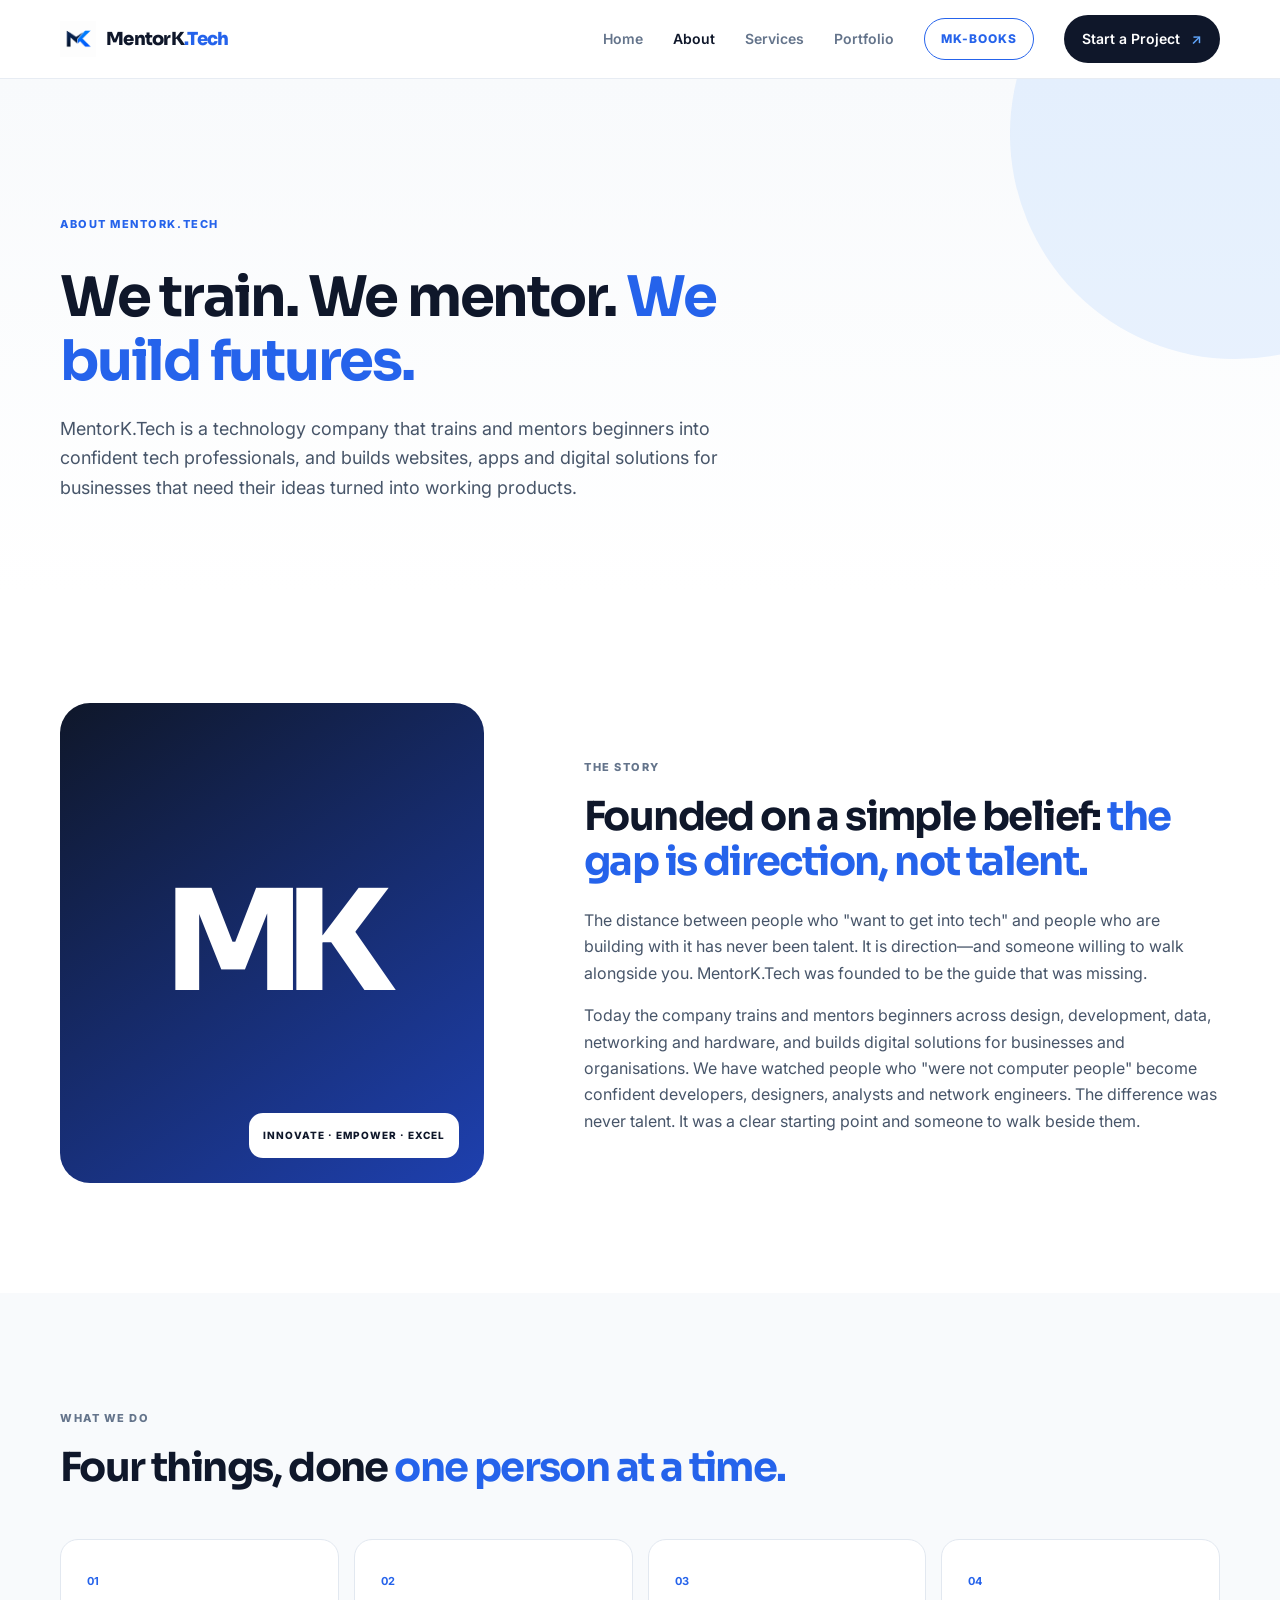
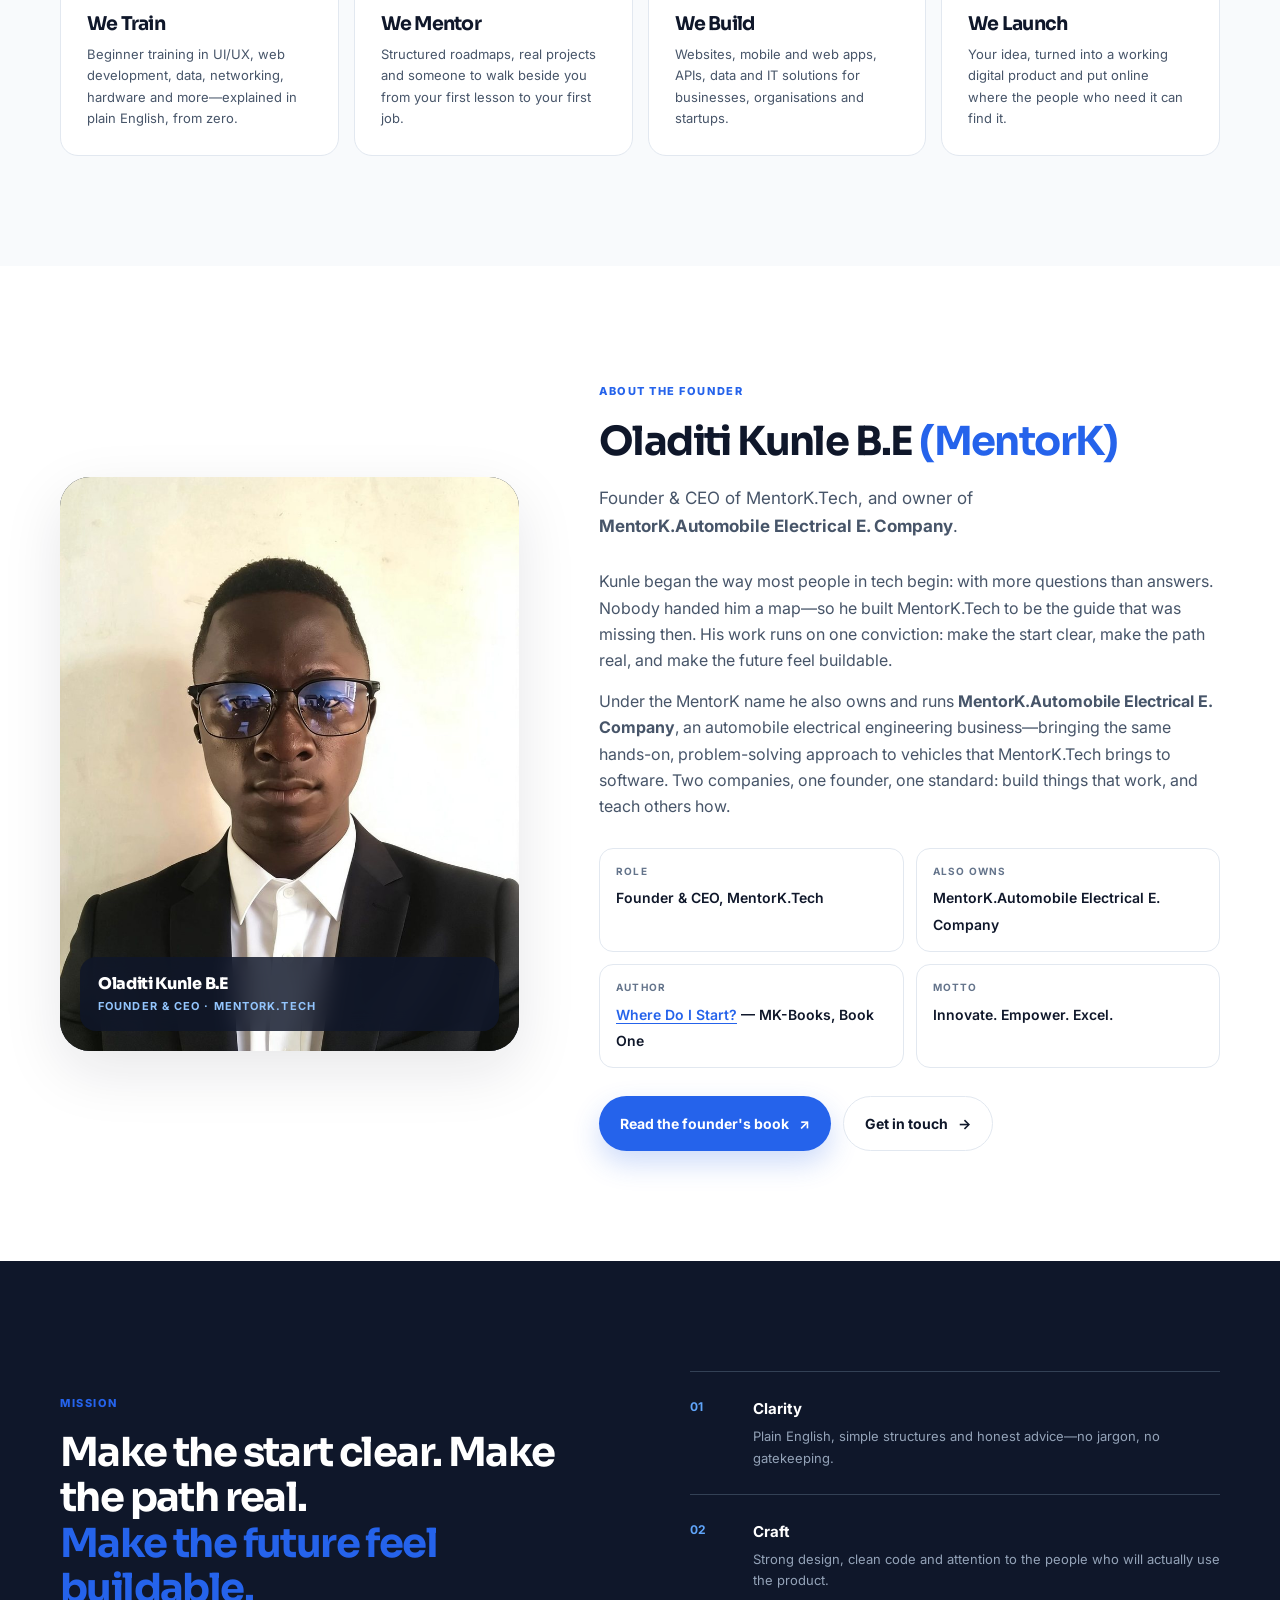
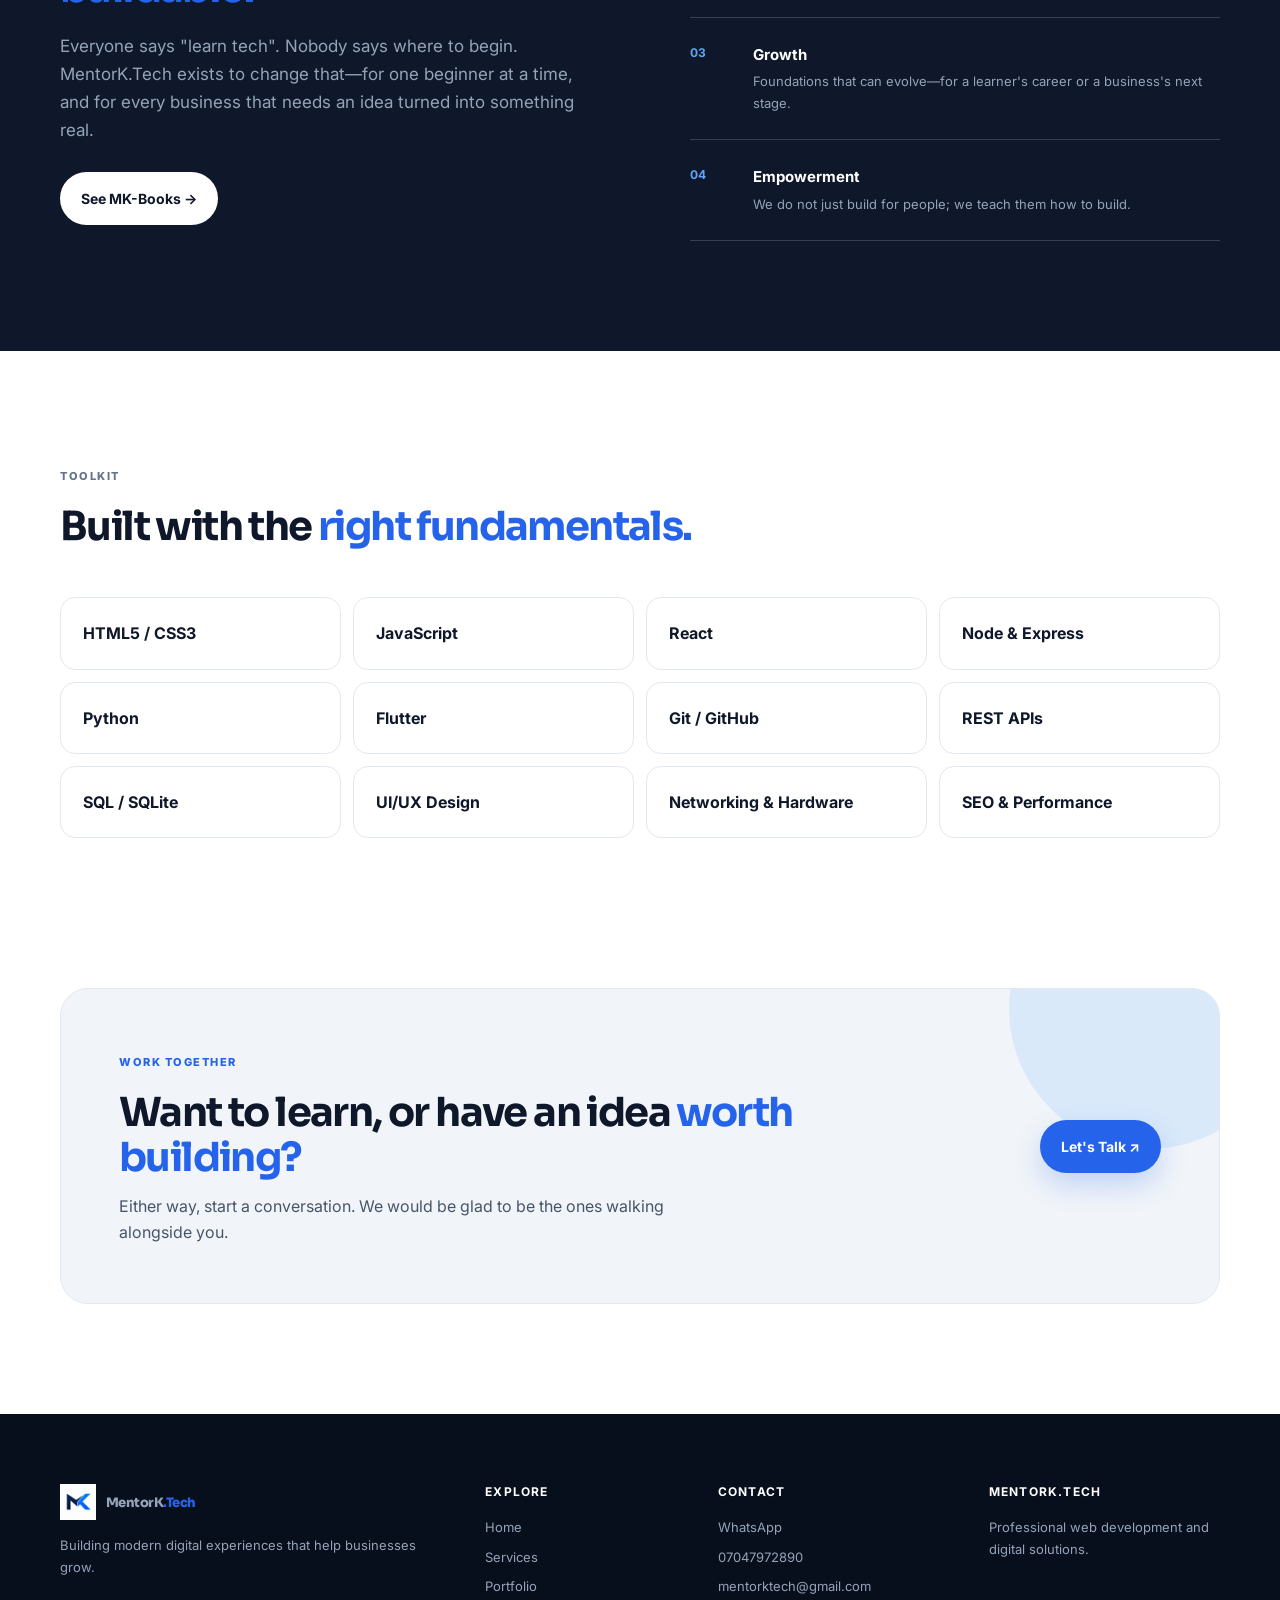
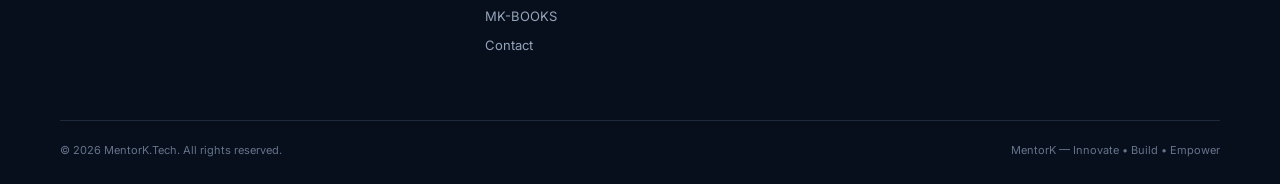
==== commit 790f7d57: "Rewrite About and Services, add founder, refine type scale - About: reposition around train/mentor/b" ====
--- a/about.html
+++ b/about.html
@@ -1,15 +1,38 @@
 <!doctype html>
 <html lang="en"><head>
 <meta charset="utf-8"><meta name="viewport" content="width=device-width, initial-scale=1">
-<title>About | MentorK.Tech</title><meta name="description" content="Learn about MentorK.Tech, a web development brand focused on modern digital experiences.">
+<title>About | MentorK.Tech</title><meta name="description" content="About MentorK.Tech — we train, we mentor, we build. Meet the founder, Oladiti Kunle B.E (MentorK), and learn how the company trains beginners and builds digital solutions for businesses.">
 <link rel="preconnect" href="https://fonts.googleapis.com"><link rel="preconnect" href="https://fonts.gstatic.com" crossorigin><link href="https://fonts.googleapis.com/css2?family=Inter:wght@400;500;600;700&family=Sora:wght@500;600;700;800&display=swap" rel="stylesheet"><link rel="stylesheet" href="css/style.css"></head>
 <body>
 <header class="site-header"><nav class="nav container"><a class="brand" href="/"><img src="assets/logo/mentork-mark.png" alt="MentorK logo"><span>MentorK<span>.Tech</span></span></a><button class="menu-toggle" aria-expanded="false" aria-controls="main-menu" aria-label="Open menu"><span></span><span></span><span></span></button><div class="nav-menu" id="main-menu"><a href="/">Home</a><a class="active" href="/about">About</a><a href="/services">Services</a><a href="/portfolio">Portfolio</a><a class="nav-books" href="/books">MK-BOOKS</a><a class="nav-cta" href="/contact">Start a Project <span>↗</span></a></div></nav></header>
 <main>
-<section class="page-hero"><div class="container"><span class="kicker blue">ABOUT MENTORK.TECH</span><h1>Technology should make your business feel <em>more possible.</em></h1><p>MentorK.Tech creates thoughtful, responsive and reliable websites for brands ready to build a stronger digital presence.</p></div></section>
-<section class="section"><div class="container about-intro"><div class="about-visual reveal"><div class="about-monogram">MK</div><div class="about-badge">DIGITAL<br>CRAFT</div></div><div class="reveal delay-1"><span class="kicker">THE STORY</span><h2>Built around a simple idea: <span>good technology should feel human.</span></h2><p>MentorK.Tech is a website development brand focused on turning ideas and business goals into polished digital experiences. The goal is not simply to put a website online—it is to create a useful, credible and memorable point of contact for your customers.</p><p>Every project is approached with attention to structure, visual design, responsiveness, performance and the real people who will use the website.</p></div></div></section>
-<section class="section section-light"><div class="container values"><div class="reveal"><span class="kicker">MISSION</span><h2>Build useful digital experiences that help people and businesses <span>move forward.</span></h2></div><div class="value-list"><div class="reveal"><b>01</b><h3>Clarity</h3><p>Simple structures and clear experiences make websites easier to use.</p></div><div class="reveal delay-1"><b>02</b><h3>Craft</h3><p>Strong typography, spacing, interactions and clean code matter.</p></div><div class="reveal delay-2"><b>03</b><h3>Growth</h3><p>Build a foundation that can evolve with your business.</p></div></div></div></section>
-<section class="section"><div class="container"><div class="section-head"><div><span class="kicker">TOOLKIT</span><h2>Built with the <span>right fundamentals.</span></h2></div></div><div class="tech-grid"><span>HTML5</span><span>CSS3</span><span>JavaScript</span><span>Responsive UI</span><span>Git / GitHub</span><span>REST APIs</span><span>SEO</span><span>Performance</span></div></div></section>
-<section class="cta-section"><div class="container cta-box reveal"><div><span class="kicker blue">WORK TOGETHER</span><h2>Have an idea worth <em>building?</em></h2><p>Let's turn it into a digital experience that represents your brand well.</p></div><a class="btn btn-primary" href="/contact">Let's Talk ↗</a></div></section>
+<section class="page-hero"><div class="container"><span class="kicker blue">ABOUT MENTORK.TECH</span><h1>We train. We mentor. <em>We build futures.</em></h1><p>MentorK.Tech is a technology company that trains and mentors beginners into confident tech professionals, and builds websites, apps and digital solutions for businesses that need their ideas turned into working products.</p></div></section>
+
+<section class="section"><div class="container about-intro"><div class="about-visual reveal"><div class="about-monogram">MK</div><div class="about-badge">INNOVATE · EMPOWER · EXCEL</div></div><div class="reveal delay-1"><span class="kicker">THE STORY</span><h2>Founded on a simple belief: <span>the gap is direction, not talent.</span></h2><p>The distance between people who "want to get into tech" and people who are building with it has never been talent. It is direction—and someone willing to walk alongside you. MentorK.Tech was founded to be the guide that was missing.</p><p>Today the company trains and mentors beginners across design, development, data, networking and hardware, and builds digital solutions for businesses and organisations. We have watched people who "were not computer people" become confident developers, designers, analysts and network engineers. The difference was never talent. It was a clear starting point and someone to walk beside them.</p></div></div></section>
+
+<section class="section section-light"><div class="container"><div class="section-head reveal"><div><span class="kicker">WHAT WE DO</span><h2>Four things, done <span>one person at a time.</span></h2></div></div>
+<div class="pillars">
+<div class="reveal"><b>01</b><h3>We Train</h3><p>Beginner training in UI/UX, web development, data, networking, hardware and more—explained in plain English, from zero.</p></div>
+<div class="reveal delay-1"><b>02</b><h3>We Mentor</h3><p>Structured roadmaps, real projects and someone to walk beside you from your first lesson to your first job.</p></div>
+<div class="reveal delay-2"><b>03</b><h3>We Build</h3><p>Websites, mobile and web apps, APIs, data and IT solutions for businesses, organisations and startups.</p></div>
+<div class="reveal"><b>04</b><h3>We Launch</h3><p>Your idea, turned into a working digital product and put online where the people who need it can find it.</p></div>
+</div></div></section>
+
+<section class="section founder-section" id="founder"><div class="container founder-grid">
+<div class="founder-photo reveal"><img src="assets/founder/oladiti-kunle.jpg" alt="Oladiti Kunle B.E (MentorK), Founder and CEO of MentorK.Tech" width="880" height="1100" loading="lazy"><div class="founder-tag"><b>Oladiti Kunle B.E</b><span>Founder &amp; CEO · MentorK.Tech</span></div></div>
+<div class="reveal delay-1"><span class="kicker blue">ABOUT THE FOUNDER</span><h2>Oladiti Kunle B.E <span>(MentorK)</span></h2>
+<p class="large-copy">Founder &amp; CEO of MentorK.Tech, and owner of <strong>MentorK.Automobile Electrical E. Company</strong>.</p>
+<p>Kunle began the way most people in tech begin: with more questions than answers. Nobody handed him a map—so he built MentorK.Tech to be the guide that was missing then. His work runs on one conviction: make the start clear, make the path real, and make the future feel buildable.</p>
+<p>Under the MentorK name he also owns and runs <strong>MentorK.Automobile Electrical E. Company</strong>, an automobile electrical engineering business—bringing the same hands-on, problem-solving approach to vehicles that MentorK.Tech brings to software. Two companies, one founder, one standard: build things that work, and teach others how.</p>
+<div class="founder-facts"><div><b>Role</b><span>Founder &amp; CEO, MentorK.Tech</span></div><div><b>Also owns</b><span>MentorK.Automobile Electrical E. Company</span></div><div><b>Author</b><span><a href="/books">Where Do I Start?</a> — MK-Books, Book One</span></div><div><b>Motto</b><span>Innovate. Empower. Excel.</span></div></div>
+<div class="founder-actions"><a class="btn btn-primary" href="/books">Read the founder's book <span>↗</span></a><a class="btn btn-ghost" href="/contact">Get in touch <span>→</span></a></div>
+</div></div></section>
+
+<section class="section section-dark"><div class="container split"><div class="reveal"><span class="kicker blue">MISSION</span><h2>Make the start clear. Make the path real.<br><span>Make the future feel buildable.</span></h2><p class="large-copy">Everyone says "learn tech". Nobody says where to begin. MentorK.Tech exists to change that—for one beginner at a time, and for every business that needs an idea turned into something real.</p><a class="btn btn-light" href="/books">See MK-Books →</a></div>
+<div class="benefits reveal delay-1"><div><b>01</b><strong>Clarity</strong><p>Plain English, simple structures and honest advice—no jargon, no gatekeeping.</p></div><div><b>02</b><strong>Craft</strong><p>Strong design, clean code and attention to the people who will actually use the product.</p></div><div><b>03</b><strong>Growth</strong><p>Foundations that can evolve—for a learner's career or a business's next stage.</p></div><div><b>04</b><strong>Empowerment</strong><p>We do not just build for people; we teach them how to build.</p></div></div></div></section>
+
+<section class="section"><div class="container"><div class="section-head"><div><span class="kicker">TOOLKIT</span><h2>Built with the <span>right fundamentals.</span></h2></div></div><div class="tech-grid"><span>HTML5 / CSS3</span><span>JavaScript</span><span>React</span><span>Node &amp; Express</span><span>Python</span><span>Flutter</span><span>Git / GitHub</span><span>REST APIs</span><span>SQL / SQLite</span><span>UI/UX Design</span><span>Networking &amp; Hardware</span><span>SEO &amp; Performance</span></div></div></section>
+
+<section class="cta-section"><div class="container cta-box reveal"><div><span class="kicker blue">WORK TOGETHER</span><h2>Want to learn, or have an idea <em>worth building?</em></h2><p>Either way, start a conversation. We would be glad to be the ones walking alongside you.</p></div><a class="btn btn-primary" href="/contact">Let's Talk ↗</a></div></section>
 </main>
 <footer class="footer"><div class="container footer-grid"><div><a class="brand footer-brand" href="/"><img src="assets/logo/mentork-mark.png" alt=""><span>MentorK<span>.Tech</span></span></a><p>Building modern digital experiences that help businesses grow.</p></div><div><h4>Explore</h4><a href="/">Home</a><a href="/services">Services</a><a href="/portfolio">Portfolio</a><a href="/books">MK-BOOKS</a><a href="/contact">Contact</a></div><div><h4>Contact</h4><a href="https://wa.me/2347057779214">WhatsApp</a><a href="tel:+2347047972890">07047972890</a><a href="mailto:mentorktech@gmail.com">mentorktech@gmail.com</a></div><div><h4>MentorK.Tech</h4><p>Professional web development and digital solutions.</p></div></div><div class="container footer-bottom"><span>© 2026 MentorK.Tech. All rights reserved.</span><span>MentorK — Innovate • Build • Empower</span></div></footer><button class="top-button" aria-label="Back to top">↑</button><script src="js/script.js"></script></body></html>
--- a/css/style.css
+++ b/css/style.css
@@ -1,13 +1,13 @@
 :root{--navy:#0f172a;--navy2:#111c32;--blue:#2563eb;--sky:#60a5fa;--light:#f8fafc;--slate:#475569;--line:#e2e8f0;--white:#fff;--radius:24px;--shadow:0 20px 60px rgba(15,23,42,.10)}
 *{box-sizing:border-box;margin:0;padding:0}html{scroll-behavior:smooth}body{font-family:Inter,Arial,sans-serif;color:var(--navy);background:#fff;line-height:1.65;overflow-x:hidden}a{text-decoration:none;color:inherit}button,input,select,textarea{font:inherit}img{max-width:100%;display:block}.container{width:min(1160px,calc(100% - 40px));margin:auto}
 .site-header{position:sticky;top:0;z-index:100;background:rgba(255,255,255,.88);backdrop-filter:blur(18px);border-bottom:1px solid rgba(226,232,240,.8)}.nav{height:78px;display:flex;align-items:center;justify-content:space-between}.brand{display:flex;align-items:center;gap:10px;font:800 18px Sora,sans-serif;letter-spacing:-.04em}.brand img{width:36px;height:36px;object-fit:contain}.brand>span>span{color:var(--blue)}.nav-menu{display:flex;align-items:center;gap:30px;font-size:14px;font-weight:600;color:#64748b}.nav-menu>a{transition:.25s}.nav-menu>a:hover,.nav-menu>a.active{color:var(--navy)}.nav-cta{background:var(--navy);color:#fff!important;padding:12px 18px;border-radius:100px}.nav-cta span{color:var(--sky);margin-left:7px}.nav-books{border:1.5px solid var(--blue);color:var(--blue)!important;padding:10px 16px;border-radius:100px;font-size:12px;letter-spacing:.08em;font-weight:800}.nav-books:hover{background:var(--blue);color:#fff!important}.menu-toggle{display:none;border:0;background:none;width:42px;height:42px}.menu-toggle span{display:block;width:23px;height:2px;background:var(--navy);margin:5px auto}
-h1,h2,h3,h4{font-family:Sora,sans-serif;letter-spacing:-.055em;line-height:1.1}h1{font-size:clamp(48px,7vw,86px)}h2{font-size:clamp(34px,5vw,58px)}h3{font-size:22px}h1 em,h2 em,h2 span{font-style:normal;color:var(--blue)}p{color:var(--slate)}.hero{position:relative;min-height:690px;display:flex;align-items:center;overflow:hidden;background:linear-gradient(180deg,#fff 0%,#f8fafc 100%)}.hero-grid{position:absolute;inset:0;background-image:linear-gradient(rgba(37,99,235,.055) 1px,transparent 1px),linear-gradient(90deg,rgba(37,99,235,.055) 1px,transparent 1px);background-size:60px 60px;mask-image:linear-gradient(to bottom,black,transparent 85%)}.hero-inner{display:grid;grid-template-columns:1fr 1fr;gap:30px;align-items:center;position:relative}.eyebrow,.kicker{display:inline-flex;align-items:center;gap:8px;font-size:11px;letter-spacing:.14em;font-weight:800;color:#64748b}.pulse{width:7px;height:7px;border-radius:50%;background:var(--blue);box-shadow:0 0 0 7px rgba(37,99,235,.1)}.kicker{margin-bottom:18px}.kicker.blue{color:var(--blue)}.hero-copy h1{max-width:730px;margin:20px 0}.hero-copy>p{max-width:610px;font-size:18px}.hero-actions{display:flex;gap:12px;margin:32px 0 20px}.btn{display:inline-flex;align-items:center;justify-content:center;gap:10px;border:0;cursor:pointer;padding:15px 21px;border-radius:100px;font-weight:700;font-size:14px;transition:.25s;white-space:nowrap}.btn-primary{background:var(--blue);color:#fff;box-shadow:0 12px 28px rgba(37,99,235,.23)}.btn-primary:hover{transform:translateY(-2px);background:#1d4ed8}.btn-ghost{border:1px solid var(--line);background:#fff}.btn-ghost:hover{border-color:#b8c7df;transform:translateY(-2px)}.btn-light{background:#fff;color:var(--navy)}.btn-dark{background:var(--navy);color:#fff}.mini-trust{display:flex;gap:18px;flex-wrap:wrap;font-size:11px;font-weight:700;color:#64748b}.hero-visual{min-height:540px;position:relative;display:flex;align-items:center;justify-content:center}.orb{position:absolute;border-radius:50%;filter:blur(2px)}.orb-a{width:360px;height:360px;background:rgba(96,165,250,.16);top:60px;right:20px}.orb-b{width:180px;height:180px;background:rgba(37,99,235,.12);bottom:30px;left:30px}.device{background:#111827;box-shadow:0 30px 70px rgba(15,23,42,.24);position:absolute}.laptop{width:430px;height:295px;border-radius:15px;padding:10px;transform:perspective(900px) rotateY(-8deg) rotateX(3deg);z-index:2}.device-top{height:14px;display:flex;gap:4px;align-items:center;padding-left:4px}.device-top span{width:5px;height:5px;border-radius:50%;background:#64748b}.screen{height:calc(100% - 14px);background:#f8fafc;border-radius:8px;overflow:hidden;padding:12px}.mock-nav{display:flex;gap:14px;align-items:center;font-size:7px;color:#334155}.mock-nav b{margin-right:auto}.mock-hero{margin:20px 8px}.mock-hero small{font-size:6px;color:var(--blue);font-weight:800}.mock-hero strong{display:block;font:700 30px/1.05 Sora;margin-top:7px;color:#0f172a}.mock-hero i{font-style:normal;color:#2563eb}.mock-button{width:55px;height:14px;background:#2563eb;border-radius:3px;margin-top:13px}.mock-cards{display:flex;gap:7px;margin:12px 8px}.mock-cards i{height:55px;flex:1;background:#fff;border:1px solid #e2e8f0;border-radius:5px}.phone{width:112px;height:225px;border:5px solid #111827;border-radius:20px;right:30px;bottom:70px;z-index:3;padding:6px;background:#0b1220}.phone-speaker{width:35px;height:4px;border-radius:20px;background:#334155;margin:0 auto 5px}.phone-screen{background:#fff;height:calc(100% - 9px);border-radius:12px;padding:12px}.phone-header{height:9px;background:#e2e8f0;width:65%;margin-bottom:20px}.phone-line{height:7px;background:#cbd5e1;width:60%;margin:6px 0}.phone-line.long{width:85%;height:16px;background:#0f172a}.phone-block{height:48px;background:#dbeafe;border-radius:6px;margin-top:16px}.phone-block.small{height:30px;background:#f1f5f9}.floating-card{position:absolute;z-index:5;background:rgba(255,255,255,.94);backdrop-filter:blur(12px);border:1px solid #e2e8f0;border-radius:14px;padding:12px 15px;display:flex;align-items:center;gap:10px;box-shadow:0 16px 40px rgba(15,23,42,.12);font-size:10px}.floating-card>span{width:30px;height:30px;border-radius:9px;background:#dbeafe;color:#2563eb;display:grid;place-items:center;font-weight:900}.floating-card b,.floating-card small{display:block}.floating-card b{font-size:11px}.floating-card small{color:#64748b;margin-top:2px}.card-speed{left:0;top:105px}.card-code{left:40px;bottom:75px}.trust-strip{border-top:1px solid var(--line);border-bottom:1px solid var(--line);padding:22px 0;background:#fff}.trust-items{display:flex;justify-content:space-between;align-items:center;font-size:10px;letter-spacing:.13em;font-weight:800;color:#64748b}.trust-items i{width:5px;height:5px;border-radius:50%;background:#cbd5e1}
+h1,h2,h3,h4{font-family:Sora,sans-serif;letter-spacing:-.04em;line-height:1.14}h1{font-size:clamp(34px,4.4vw,56px)}h2{font-size:clamp(27px,3.2vw,40px)}h3{font-size:22px}h1 em,h2 em,h2 span{font-style:normal;color:var(--blue)}p{color:var(--slate)}.hero{position:relative;min-height:690px;display:flex;align-items:center;overflow:hidden;background:linear-gradient(180deg,#fff 0%,#f8fafc 100%)}.hero-grid{position:absolute;inset:0;background-image:linear-gradient(rgba(37,99,235,.055) 1px,transparent 1px),linear-gradient(90deg,rgba(37,99,235,.055) 1px,transparent 1px);background-size:60px 60px;mask-image:linear-gradient(to bottom,black,transparent 85%)}.hero-inner{display:grid;grid-template-columns:1fr 1fr;gap:30px;align-items:center;position:relative}.eyebrow,.kicker{display:inline-flex;align-items:center;gap:8px;font-size:11px;letter-spacing:.14em;font-weight:800;color:#64748b}.pulse{width:7px;height:7px;border-radius:50%;background:var(--blue);box-shadow:0 0 0 7px rgba(37,99,235,.1)}.kicker{margin-bottom:18px}.kicker.blue{color:var(--blue)}.hero-copy h1{max-width:620px;margin:20px 0}.hero-copy>p{max-width:610px;font-size:18px}.hero-actions{display:flex;gap:12px;margin:32px 0 20px}.btn{display:inline-flex;align-items:center;justify-content:center;gap:10px;border:0;cursor:pointer;padding:15px 21px;border-radius:100px;font-weight:700;font-size:14px;transition:.25s;white-space:nowrap}.btn-primary{background:var(--blue);color:#fff;box-shadow:0 12px 28px rgba(37,99,235,.23)}.btn-primary:hover{transform:translateY(-2px);background:#1d4ed8}.btn-ghost{border:1px solid var(--line);background:#fff}.btn-ghost:hover{border-color:#b8c7df;transform:translateY(-2px)}.btn-light{background:#fff;color:var(--navy)}.btn-dark{background:var(--navy);color:#fff}.mini-trust{display:flex;gap:18px;flex-wrap:wrap;font-size:11px;font-weight:700;color:#64748b}.hero-visual{min-height:540px;position:relative;display:flex;align-items:center;justify-content:center}.orb{position:absolute;border-radius:50%;filter:blur(2px)}.orb-a{width:360px;height:360px;background:rgba(96,165,250,.16);top:60px;right:20px}.orb-b{width:180px;height:180px;background:rgba(37,99,235,.12);bottom:30px;left:30px}.device{background:#111827;box-shadow:0 30px 70px rgba(15,23,42,.24);position:absolute}.laptop{width:430px;height:295px;border-radius:15px;padding:10px;transform:perspective(900px) rotateY(-8deg) rotateX(3deg);z-index:2}.device-top{height:14px;display:flex;gap:4px;align-items:center;padding-left:4px}.device-top span{width:5px;height:5px;border-radius:50%;background:#64748b}.screen{height:calc(100% - 14px);background:#f8fafc;border-radius:8px;overflow:hidden;padding:12px}.mock-nav{display:flex;gap:14px;align-items:center;font-size:7px;color:#334155}.mock-nav b{margin-right:auto}.mock-hero{margin:20px 8px}.mock-hero small{font-size:6px;color:var(--blue);font-weight:800}.mock-hero strong{display:block;font:700 30px/1.05 Sora;margin-top:7px;color:#0f172a}.mock-hero i{font-style:normal;color:#2563eb}.mock-button{width:55px;height:14px;background:#2563eb;border-radius:3px;margin-top:13px}.mock-cards{display:flex;gap:7px;margin:12px 8px}.mock-cards i{height:55px;flex:1;background:#fff;border:1px solid #e2e8f0;border-radius:5px}.phone{width:112px;height:225px;border:5px solid #111827;border-radius:20px;right:30px;bottom:70px;z-index:3;padding:6px;background:#0b1220}.phone-speaker{width:35px;height:4px;border-radius:20px;background:#334155;margin:0 auto 5px}.phone-screen{background:#fff;height:calc(100% - 9px);border-radius:12px;padding:12px}.phone-header{height:9px;background:#e2e8f0;width:65%;margin-bottom:20px}.phone-line{height:7px;background:#cbd5e1;width:60%;margin:6px 0}.phone-line.long{width:85%;height:16px;background:#0f172a}.phone-block{height:48px;background:#dbeafe;border-radius:6px;margin-top:16px}.phone-block.small{height:30px;background:#f1f5f9}.floating-card{position:absolute;z-index:5;background:rgba(255,255,255,.94);backdrop-filter:blur(12px);border:1px solid #e2e8f0;border-radius:14px;padding:12px 15px;display:flex;align-items:center;gap:10px;box-shadow:0 16px 40px rgba(15,23,42,.12);font-size:10px}.floating-card>span{width:30px;height:30px;border-radius:9px;background:#dbeafe;color:#2563eb;display:grid;place-items:center;font-weight:900}.floating-card b,.floating-card small{display:block}.floating-card b{font-size:11px}.floating-card small{color:#64748b;margin-top:2px}.card-speed{left:0;top:105px}.card-code{left:40px;bottom:75px}.trust-strip{border-top:1px solid var(--line);border-bottom:1px solid var(--line);padding:22px 0;background:#fff}.trust-items{display:flex;justify-content:space-between;align-items:center;font-size:10px;letter-spacing:.13em;font-weight:800;color:#64748b}.trust-items i{width:5px;height:5px;border-radius:50%;background:#cbd5e1}
 .section{padding:110px 0}.section-light{background:var(--light)}.section-dark{background:var(--navy);color:#fff}.section-head{display:flex;justify-content:space-between;gap:30px;align-items:end;margin-bottom:48px}.section-head h2{max-width:760px}.text-link{font-weight:700;font-size:13px;color:var(--blue);padding-bottom:8px}.service-grid{display:grid;grid-template-columns:repeat(3,1fr);gap:14px}.service-card{padding:30px;border:1px solid var(--line);border-radius:20px;min-height:265px;position:relative;transition:.3s;background:#fff}.service-card:hover{transform:translateY(-6px);box-shadow:var(--shadow);border-color:#cbd5e1}.service-card.featured{background:linear-gradient(145deg,#eff6ff,#fff)}.service-icon{width:45px;height:45px;border-radius:13px;background:#eff6ff;color:var(--blue);display:grid;place-items:center;font-size:21px;font-weight:800}.service-card .number{position:absolute;top:30px;right:30px;font-size:11px;color:#94a3b8;font-weight:800}.service-card h3{margin:32px 0 9px}.service-card p{font-size:14px;max-width:320px}.service-card a{display:block;color:var(--blue);font-size:12px;font-weight:800;margin-top:18px}.split{display:grid;grid-template-columns:1fr 1fr;gap:100px;align-items:center}.section-dark p{color:#94a3b8}.large-copy{font-size:17px;max-width:540px;margin:20px 0 28px}.benefits{border-top:1px solid #334155}.benefits>div{display:grid;grid-template-columns:45px 1fr;gap:4px 18px;padding:25px 0;border-bottom:1px solid #334155}.benefits b{grid-row:span 2;color:#60a5fa;font-size:12px}.benefits strong{font-size:15px}.benefits p{font-size:13px}.project-grid{display:grid;grid-template-columns:1.2fr .8fr;gap:16px}.project-card:first-child{grid-row:span 2}.project-visual{height:310px;border-radius:18px;overflow:hidden;background:#e2e8f0;padding:28px;display:grid;place-items:center}.project-card:first-child .project-visual{height:636px}.project-one .project-visual{background:linear-gradient(135deg,#0f172a,#2563eb)}.project-two .project-visual{background:#e0f2fe}.project-three .project-visual{background:#dbeafe}.mock-browser{background:#fff;width:80%;height:80%;border-radius:10px;padding:24px;box-shadow:0 20px 45px rgba(15,23,42,.2)}.mock-browser>div{height:4px;width:28px;background:#cbd5e1;margin-bottom:30px}.mock-browser>b{font-size:7px;color:#2563eb}.mock-browser h3{font-size:27px;margin-top:22px}.mock-browser h3 em{font-style:normal;color:#2563eb}.mock-browser span{display:block;width:65px;height:16px;background:#2563eb;margin-top:30px;border-radius:4px}.store-mock,.school-mock{background:#fff;width:80%;height:80%;border-radius:10px;padding:20px}.store-nav{height:7px;background:#0f172a;width:60%;margin-bottom:25px}.store-products{display:flex;gap:8px}.store-products i{height:90px;flex:1;background:#cbd5e1;border-radius:6px}.school-mock{background:#0f172a;color:#fff}.school-mock strong{display:block;font:700 24px Sora;margin-top:50px}.school-mock em{font-style:normal;color:#60a5fa}.school-mock span{display:block;width:60px;height:12px;background:#2563eb;margin-top:25px;border-radius:3px}.project-info{display:flex;justify-content:space-between;padding:17px 3px}.project-info span{font-size:10px;color:#64748b;font-weight:800;text-transform:uppercase;letter-spacing:.08em}.project-info h3{font-size:16px;margin-top:4px}.project-info>b{font-size:11px;color:#94a3b8}.process-grid{display:grid;grid-template-columns:repeat(3,1fr);border-top:1px solid var(--line);border-left:1px solid var(--line)}.process-step{padding:28px;border-right:1px solid var(--line);border-bottom:1px solid var(--line);min-height:180px}.process-step b{color:var(--blue);font-size:11px}.process-step span{display:block;font:700 20px Sora;margin:30px 0 8px}.process-step p{font-size:13px}.cta-section{padding:40px 0 110px}.cta-box{position:relative;overflow:hidden;background:#f1f5f9;border-radius:28px;padding:58px;display:flex;align-items:center;justify-content:space-between;gap:30px;border:1px solid var(--line)}.cta-box:after{content:"";position:absolute;width:280px;height:280px;border-radius:50%;background:rgba(96,165,250,.16);right:-70px;top:-120px}.cta-box>div,.cta-box>a{position:relative;z-index:2}.cta-box h2{max-width:700px}.cta-box p{margin-top:12px;max-width:570px}.footer{background:#080f1c;color:#fff;padding:70px 0 25px}.footer-grid{display:grid;grid-template-columns:2fr 1fr 1.2fr 1.2fr;gap:40px}.footer-brand{margin-bottom:15px}.footer p,.footer a{color:#94a3b8;font-size:13px}.footer h4{font:700 12px Inter;text-transform:uppercase;letter-spacing:.1em;margin-bottom:18px;color:#fff}.footer-grid>div>a:not(.brand){display:block;margin:8px 0}.footer-grid a:hover{color:#fff}.footer-cta{color:#60a5fa!important;font-weight:700}.footer-bottom{margin-top:55px;padding-top:20px;border-top:1px solid #1e293b;display:flex;justify-content:space-between;font-size:11px;color:#64748b}.top-button{position:fixed;right:20px;bottom:20px;width:42px;height:42px;border-radius:50%;border:1px solid var(--line);background:#fff;box-shadow:var(--shadow);display:grid;place-items:center;cursor:pointer;z-index:90;opacity:0;transform:translateY(15px);transition:.25s}.top-button.show{opacity:1;transform:none}
-.page-hero{padding:130px 0 90px;background:linear-gradient(180deg,#f8fafc,#fff);position:relative;overflow:hidden}.page-hero:after{content:"";position:absolute;width:450px;height:450px;border-radius:50%;right:-180px;top:-170px;background:rgba(96,165,250,.13)}.page-hero h1{max-width:900px;margin:15px 0 20px}.page-hero p{font-size:18px;max-width:700px}.about-intro{display:grid;grid-template-columns:.8fr 1.2fr;gap:100px;align-items:center}.about-visual{height:480px;background:linear-gradient(145deg,#0f172a,#1e40af);border-radius:30px;display:grid;place-items:center;position:relative;overflow:hidden}.about-monogram{font:800 140px Sora;color:#fff;letter-spacing:-.12em}.about-badge{position:absolute;right:25px;bottom:25px;background:#fff;color:#0f172a;padding:14px;border-radius:14px;font-size:10px;font-weight:800;letter-spacing:.1em}.about-intro h2{margin-bottom:22px}.about-intro p+p{margin-top:16px}.values{display:grid;grid-template-columns:1fr 1.3fr;gap:100px}.value-list{display:grid;grid-template-columns:1fr 1fr;gap:15px}.value-list>div{border:1px solid var(--line);padding:25px;border-radius:18px}.value-list b{font-size:11px;color:var(--blue)}.value-list h3{font-size:19px;margin:25px 0 6px}.value-list p{font-size:13px}.tech-grid{display:grid;grid-template-columns:repeat(4,1fr);gap:12px}.tech-grid span{padding:22px;border:1px solid var(--line);border-radius:15px;font-weight:700;background:#fff}.service-detail-grid{display:grid;grid-template-columns:repeat(3,1fr);gap:16px}.service-detail-grid article{padding:30px;border:1px solid var(--line);border-radius:22px;min-height:340px}.service-detail-grid article>span{font-size:11px;color:var(--blue);font-weight:800}.big-icon{width:50px;height:50px;background:#eff6ff;color:#2563eb;display:grid;place-items:center;border-radius:15px;font-size:24px;margin:25px 0}.service-detail-grid h2{font-size:25px;margin-bottom:10px}.service-detail-grid p,.service-detail-grid li{font-size:13px}.service-detail-grid ul{margin:20px 0 0 18px;color:#64748b}.timeline{display:grid;grid-template-columns:repeat(6,1fr);border-top:1px solid #334155}.timeline>div{padding:25px 14px;border-right:1px solid #334155;min-height:180px}.timeline b{color:#60a5fa;font-size:11px}.timeline h3{margin:32px 0 6px;font-size:17px}.timeline p{font-size:11px}.faq-layout{display:grid;grid-template-columns:.7fr 1.3fr;gap:100px}.faq-layout h2{font-size:45px}.faq button{width:100%;background:none;border:0;border-bottom:1px solid var(--line);padding:20px 0;text-align:left;font-weight:700;display:flex;justify-content:space-between;cursor:pointer}.faq button span{color:var(--blue);font-size:20px}.faq button.open span{transform:rotate(45deg)}.faq div{max-height:0;overflow:hidden;transition:.3s}.faq div p{font-size:13px;padding:0 0 18px}.filters{display:flex;gap:8px;flex-wrap:wrap;margin-bottom:35px}.filter{border:1px solid var(--line);background:#fff;border-radius:100px;padding:10px 17px;font-size:12px;font-weight:700;cursor:pointer}.filter.active,.filter:hover{background:var(--navy);color:#fff;border-color:var(--navy)}.portfolio-grid{display:grid;grid-template-columns:repeat(2,1fr);gap:28px}.portfolio-card{transition:.3s}.portfolio-card.hide{display:none}.portfolio-art{height:330px;border-radius:22px;padding:28px;position:relative;overflow:hidden;color:#fff}.portfolio-art>span{font-size:9px;letter-spacing:.13em;font-weight:800;opacity:.8}.portfolio-art strong{display:block;font:700 40px/1.05 Sora;letter-spacing:-.06em;margin-top:70px}.portfolio-art em{font-style:normal;color:#60a5fa}.art-business{background:linear-gradient(135deg,#0f172a,#2563eb)}.art-business i{position:absolute;width:260px;height:260px;border:1px solid rgba(255,255,255,.18);border-radius:50%;right:-50px;bottom:-80px}.art-business.alt{background:linear-gradient(135deg,#172554,#0f172a)}.art-ecommerce{background:#e0f2fe;color:#0f172a}.art-ecommerce strong em{color:#2563eb}.product-shapes{display:flex;gap:10px;position:absolute;right:30px;bottom:30px}.product-shapes i{display:block;width:65px;height:75px;background:#fff;border-radius:10px;box-shadow:0 10px 20px rgba(15,23,42,.1)}.product-shapes i:nth-child(2){height:105px;background:#bfdbfe}.product-shapes i:nth-child(3){height:90px;background:#93c5fd}.art-ecommerce.alt{background:#f1f5f9}.art-education{background:#0f172a}.art-education i{position:absolute;width:150%;height:130px;bottom:-45px;left:-20%;background:#2563eb;border-radius:50%}.art-landing{background:linear-gradient(135deg,#dbeafe,#fff);color:#0f172a}.art-landing em{color:#2563eb}.art-landing i{position:absolute;width:180px;height:180px;border-radius:50%;right:-40px;top:-50px;background:#60a5fa;opacity:.4}.portfolio-card>div:last-child{padding:17px 4px}.portfolio-card small{font-size:9px;color:#64748b;letter-spacing:.12em;font-weight:800}.portfolio-card h3{font-size:20px;margin:5px 0}.portfolio-card p{font-size:13px}.tags{display:flex;gap:5px;margin-top:13px}.tags b{font-size:9px;background:#f1f5f9;padding:5px 8px;border-radius:5px;color:#64748b}.contact-layout{display:grid;grid-template-columns:.8fr 1.2fr;gap:100px}.contact-info h2{margin-bottom:16px}.contact-info>p{font-size:15px;margin-bottom:30px}.contact-item{display:flex;align-items:center;gap:14px;padding:17px 0;border-bottom:1px solid var(--line)}.contact-item>span{width:38px;height:38px;border-radius:11px;background:#eff6ff;color:#2563eb;display:grid;place-items:center;font-size:11px;font-weight:800}.contact-item div{margin-right:auto}.contact-item small{display:block;font-size:9px;color:#64748b;font-weight:800;letter-spacing:.12em}.contact-item strong{font-size:14px}.contact-item>b{color:#94a3b8}.contact-note{margin-top:28px;padding:18px;background:#f8fafc;border-radius:15px}.contact-note b,.contact-note span{display:block;font-size:11px}.contact-note span{color:#64748b;margin-top:5px}.contact-form{background:#fff;border:1px solid var(--line);border-radius:25px;padding:35px;box-shadow:var(--shadow)}.form-head>span{font-size:10px;color:var(--blue);font-weight:800;letter-spacing:.12em}.form-head h2{font-size:30px;margin:8px 0 28px}.contact-form label{display:block;font-size:11px;font-weight:800;margin-bottom:17px;color:#334155}.contact-form input,.contact-form select,.contact-form textarea{display:block;width:100%;border:1px solid #dbe3ee;background:#f8fafc;border-radius:11px;padding:13px 14px;margin-top:7px;outline:none;font-size:13px;resize:vertical}.contact-form input:focus,.contact-form select:focus,.contact-form textarea:focus{border-color:#60a5fa;box-shadow:0 0 0 3px rgba(96,165,250,.13);background:#fff}.form-row{display:grid;grid-template-columns:1fr 1fr;gap:14px}.error{display:block;color:#dc2626;font-size:10px;margin-top:4px}.form-status{font-size:12px;margin-top:10px}.contact-bottom{display:flex;justify-content:space-between;align-items:center;gap:30px}.contact-bottom h2{margin-bottom:10px}.contact-bottom p{max-width:650px}
+.page-hero{padding:130px 0 90px;background:linear-gradient(180deg,#f8fafc,#fff);position:relative;overflow:hidden}.page-hero:after{content:"";position:absolute;width:450px;height:450px;border-radius:50%;right:-180px;top:-170px;background:rgba(96,165,250,.13)}.page-hero h1{max-width:760px;margin:15px 0 20px}.page-hero p{font-size:18px;max-width:700px}.about-intro{display:grid;grid-template-columns:.8fr 1.2fr;gap:100px;align-items:center}.about-visual{height:480px;background:linear-gradient(145deg,#0f172a,#1e40af);border-radius:30px;display:grid;place-items:center;position:relative;overflow:hidden}.about-monogram{font:800 140px Sora;color:#fff;letter-spacing:-.12em}.about-badge{position:absolute;right:25px;bottom:25px;background:#fff;color:#0f172a;padding:14px;border-radius:14px;font-size:10px;font-weight:800;letter-spacing:.1em}.about-intro h2{margin-bottom:22px}.about-intro p+p{margin-top:16px}.values{display:grid;grid-template-columns:1fr 1.3fr;gap:100px}.value-list{display:grid;grid-template-columns:1fr 1fr;gap:15px}.value-list>div{border:1px solid var(--line);padding:25px;border-radius:18px}.value-list b{font-size:11px;color:var(--blue)}.value-list h3{font-size:19px;margin:25px 0 6px}.value-list p{font-size:13px}.tech-grid{display:grid;grid-template-columns:repeat(4,1fr);gap:12px}.tech-grid span{padding:22px;border:1px solid var(--line);border-radius:15px;font-weight:700;background:#fff}.service-detail-grid{display:grid;grid-template-columns:repeat(3,1fr);gap:16px}.service-detail-grid article{padding:30px;border:1px solid var(--line);border-radius:22px;min-height:340px}.service-detail-grid article>span{font-size:11px;color:var(--blue);font-weight:800}.big-icon{width:50px;height:50px;background:#eff6ff;color:#2563eb;display:grid;place-items:center;border-radius:15px;font-size:24px;margin:25px 0}.service-detail-grid h2{font-size:25px;margin-bottom:10px}.service-detail-grid p,.service-detail-grid li{font-size:13px}.service-detail-grid ul{margin:20px 0 0 18px;color:#64748b}.timeline{display:grid;grid-template-columns:repeat(6,1fr);border-top:1px solid #334155}.timeline>div{padding:25px 14px;border-right:1px solid #334155;min-height:180px}.timeline b{color:#60a5fa;font-size:11px}.timeline h3{margin:32px 0 6px;font-size:17px}.timeline p{font-size:11px}.faq-layout{display:grid;grid-template-columns:.7fr 1.3fr;gap:100px}.faq-layout h2{font-size:34px}.faq button{width:100%;background:none;border:0;border-bottom:1px solid var(--line);padding:20px 0;text-align:left;font-weight:700;display:flex;justify-content:space-between;cursor:pointer}.faq button span{color:var(--blue);font-size:20px}.faq button.open span{transform:rotate(45deg)}.faq div{max-height:0;overflow:hidden;transition:.3s}.faq div p{font-size:13px;padding:0 0 18px}.filters{display:flex;gap:8px;flex-wrap:wrap;margin-bottom:35px}.filter{border:1px solid var(--line);background:#fff;border-radius:100px;padding:10px 17px;font-size:12px;font-weight:700;cursor:pointer}.filter.active,.filter:hover{background:var(--navy);color:#fff;border-color:var(--navy)}.portfolio-grid{display:grid;grid-template-columns:repeat(2,1fr);gap:28px}.portfolio-card{transition:.3s}.portfolio-card.hide{display:none}.portfolio-art{height:330px;border-radius:22px;padding:28px;position:relative;overflow:hidden;color:#fff}.portfolio-art>span{font-size:9px;letter-spacing:.13em;font-weight:800;opacity:.8}.portfolio-art strong{display:block;font:700 40px/1.05 Sora;letter-spacing:-.06em;margin-top:70px}.portfolio-art em{font-style:normal;color:#60a5fa}.art-business{background:linear-gradient(135deg,#0f172a,#2563eb)}.art-business i{position:absolute;width:260px;height:260px;border:1px solid rgba(255,255,255,.18);border-radius:50%;right:-50px;bottom:-80px}.art-business.alt{background:linear-gradient(135deg,#172554,#0f172a)}.art-ecommerce{background:#e0f2fe;color:#0f172a}.art-ecommerce strong em{color:#2563eb}.product-shapes{display:flex;gap:10px;position:absolute;right:30px;bottom:30px}.product-shapes i{display:block;width:65px;height:75px;background:#fff;border-radius:10px;box-shadow:0 10px 20px rgba(15,23,42,.1)}.product-shapes i:nth-child(2){height:105px;background:#bfdbfe}.product-shapes i:nth-child(3){height:90px;background:#93c5fd}.art-ecommerce.alt{background:#f1f5f9}.art-education{background:#0f172a}.art-education i{position:absolute;width:150%;height:130px;bottom:-45px;left:-20%;background:#2563eb;border-radius:50%}.art-landing{background:linear-gradient(135deg,#dbeafe,#fff);color:#0f172a}.art-landing em{color:#2563eb}.art-landing i{position:absolute;width:180px;height:180px;border-radius:50%;right:-40px;top:-50px;background:#60a5fa;opacity:.4}.portfolio-card>div:last-child{padding:17px 4px}.portfolio-card small{font-size:9px;color:#64748b;letter-spacing:.12em;font-weight:800}.portfolio-card h3{font-size:20px;margin:5px 0}.portfolio-card p{font-size:13px}.tags{display:flex;gap:5px;margin-top:13px}.tags b{font-size:9px;background:#f1f5f9;padding:5px 8px;border-radius:5px;color:#64748b}.contact-layout{display:grid;grid-template-columns:.8fr 1.2fr;gap:100px}.contact-info h2{margin-bottom:16px}.contact-info>p{font-size:15px;margin-bottom:30px}.contact-item{display:flex;align-items:center;gap:14px;padding:17px 0;border-bottom:1px solid var(--line)}.contact-item>span{width:38px;height:38px;border-radius:11px;background:#eff6ff;color:#2563eb;display:grid;place-items:center;font-size:11px;font-weight:800}.contact-item div{margin-right:auto}.contact-item small{display:block;font-size:9px;color:#64748b;font-weight:800;letter-spacing:.12em}.contact-item strong{font-size:14px}.contact-item>b{color:#94a3b8}.contact-note{margin-top:28px;padding:18px;background:#f8fafc;border-radius:15px}.contact-note b,.contact-note span{display:block;font-size:11px}.contact-note span{color:#64748b;margin-top:5px}.contact-form{background:#fff;border:1px solid var(--line);border-radius:25px;padding:35px;box-shadow:var(--shadow)}.form-head>span{font-size:10px;color:var(--blue);font-weight:800;letter-spacing:.12em}.form-head h2{font-size:30px;margin:8px 0 28px}.contact-form label{display:block;font-size:11px;font-weight:800;margin-bottom:17px;color:#334155}.contact-form input,.contact-form select,.contact-form textarea{display:block;width:100%;border:1px solid #dbe3ee;background:#f8fafc;border-radius:11px;padding:13px 14px;margin-top:7px;outline:none;font-size:13px;resize:vertical}.contact-form input:focus,.contact-form select:focus,.contact-form textarea:focus{border-color:#60a5fa;box-shadow:0 0 0 3px rgba(96,165,250,.13);background:#fff}.form-row{display:grid;grid-template-columns:1fr 1fr;gap:14px}.error{display:block;color:#dc2626;font-size:10px;margin-top:4px}.form-status{font-size:12px;margin-top:10px}.contact-bottom{display:flex;justify-content:space-between;align-items:center;gap:30px}.contact-bottom h2{margin-bottom:10px}.contact-bottom p{max-width:650px}
 .reveal{opacity:0;transform:translateY(22px);transition:opacity .7s ease,transform .7s ease}.reveal.visible{opacity:1;transform:none}.delay-1{transition-delay:.1s}.delay-2{transition-delay:.2s}
 @media(max-width:900px){.nav-menu{gap:16px}.hero-inner,.split,.about-intro,.values,.faq-layout,.contact-layout{grid-template-columns:1fr;gap:45px}.hero{padding:70px 0}.hero-visual{min-height:450px}.service-grid,.service-detail-grid{grid-template-columns:repeat(2,1fr)}.process-grid{grid-template-columns:repeat(2,1fr)}.timeline{grid-template-columns:repeat(3,1fr)}.footer-grid{grid-template-columns:repeat(2,1fr)}.trust-items{gap:15px;flex-wrap:wrap;justify-content:center}.project-grid{grid-template-columns:1fr}.project-card:first-child{grid-row:auto}.project-card:first-child .project-visual{height:310px}.tech-grid{grid-template-columns:repeat(2,1fr)}}
-@media(max-width:700px){.container{width:min(100% - 28px,1160px)}.nav{height:68px}.menu-toggle{display:block}.nav-menu{position:absolute;top:68px;left:14px;right:14px;background:#fff;border:1px solid var(--line);border-radius:18px;padding:12px;display:none;flex-direction:column;align-items:stretch;box-shadow:var(--shadow)}.nav-menu.open{display:flex}.nav-menu>a{padding:12px}.nav-cta{text-align:center}.hero{min-height:auto;padding:70px 0 35px}.hero-copy h1{font-size:46px}.hero-copy>p{font-size:16px}.hero-actions{flex-direction:column;align-items:stretch}.hero-visual{transform:scale(.86);margin:-20px -25px}.laptop{width:380px}.phone{right:15px}.card-speed{left:-5px}.card-code{left:10px}.trust-items{font-size:8px}.trust-items i{display:none}.section{padding:75px 0}.section-head{display:block}.section-head .text-link{display:inline-block;margin-top:18px}.service-grid,.service-detail-grid,.portfolio-grid,.process-grid,.value-list{grid-template-columns:1fr}.service-card{min-height:220px}.split{gap:50px}.project-visual,.project-card:first-child .project-visual{height:270px}.mock-browser{height:78%;width:88%}.cta-section{padding:20px 0 75px}.cta-box{padding:35px 25px;display:block}.cta-box .btn{margin-top:25px}.footer-grid{grid-template-columns:1fr;gap:30px}.footer-bottom{display:block;line-height:2}.footer-bottom span{display:block}.page-hero{padding:90px 0 65px}.page-hero h1{font-size:46px}.about-visual{height:350px}.about-monogram{font-size:100px}.timeline{grid-template-columns:1fr 1fr}.contact-form{padding:24px}.form-row{grid-template-columns:1fr}.contact-bottom{display:block}.contact-bottom .btn{margin-top:20px}.portfolio-art{height:270px}.portfolio-art strong{font-size:31px}.faq-layout{gap:30px}.faq-layout h2{font-size:38px}}
-@media(max-width:420px){.hero-copy h1,.page-hero h1{font-size:39px}.hero-visual{transform:scale(.72);margin:-55px -60px}.hero-visual{min-height:360px}.mini-trust{font-size:9px}.brand{font-size:16px}.brand img{width:32px;height:32px}}
+@media(max-width:700px){.container{width:min(100% - 28px,1160px)}.nav{height:68px}.menu-toggle{display:block}.nav-menu{position:absolute;top:68px;left:14px;right:14px;background:#fff;border:1px solid var(--line);border-radius:18px;padding:12px;display:none;flex-direction:column;align-items:stretch;box-shadow:var(--shadow)}.nav-menu.open{display:flex}.nav-menu>a{padding:12px}.nav-cta{text-align:center}.hero{min-height:auto;padding:70px 0 35px}.hero-copy h1{font-size:34px}.hero-copy>p{font-size:16px}.hero-actions{flex-direction:column;align-items:stretch}.hero-visual{transform:scale(.86);margin:-20px -25px}.laptop{width:380px}.phone{right:15px}.card-speed{left:-5px}.card-code{left:10px}.trust-items{font-size:8px}.trust-items i{display:none}.section{padding:75px 0}.section-head{display:block}.section-head .text-link{display:inline-block;margin-top:18px}.service-grid,.service-detail-grid,.portfolio-grid,.process-grid,.value-list{grid-template-columns:1fr}.service-card{min-height:220px}.split{gap:50px}.project-visual,.project-card:first-child .project-visual{height:270px}.mock-browser{height:78%;width:88%}.cta-section{padding:20px 0 75px}.cta-box{padding:35px 25px;display:block}.cta-box .btn{margin-top:25px}.footer-grid{grid-template-columns:1fr;gap:30px}.footer-bottom{display:block;line-height:2}.footer-bottom span{display:block}.page-hero{padding:90px 0 65px}.page-hero h1{font-size:34px}.about-visual{height:350px}.about-monogram{font-size:100px}.timeline{grid-template-columns:1fr 1fr}.contact-form{padding:24px}.form-row{grid-template-columns:1fr}.contact-bottom{display:block}.contact-bottom .btn{margin-top:20px}.portfolio-art{height:270px}.portfolio-art strong{font-size:31px}.faq-layout{gap:30px}.faq-layout h2{font-size:28px}}
+@media(max-width:420px){.hero-copy h1,.page-hero h1{font-size:30px}.hero-visual{transform:scale(.72);margin:-55px -60px}.hero-visual{min-height:360px}.mini-trust{font-size:9px}.brand{font-size:16px}.brand img{width:32px;height:32px}}
 
 
 /* Portfolio: real project cards */
@@ -26,3 +26,64 @@
 .portfolio-art>span.shot-badge{left:auto;right:16px;top:16px}
 .portfolio-art>span.shot-open{font-size:12px;letter-spacing:0;opacity:0}
 .portfolio-card:hover .portfolio-art>span.shot-open{opacity:1}
+
+/* About: pillars + founder */
+.pillars{display:grid;grid-template-columns:repeat(4,1fr);gap:15px}
+.pillars>div{border:1px solid var(--line);padding:26px;border-radius:18px;background:#fff}
+.pillars b{font-size:11px;color:var(--blue)}
+.pillars h3{font-size:19px;margin:22px 0 8px}
+.pillars p{font-size:13px;margin:0}
+.founder-grid{display:grid;grid-template-columns:.85fr 1.15fr;gap:80px;align-items:center}
+.founder-photo{position:relative;border-radius:30px;overflow:hidden;background:var(--navy);box-shadow:var(--shadow)}
+.founder-photo img{width:100%;height:auto;display:block;aspect-ratio:4/5;object-fit:cover}
+.founder-tag{position:absolute;left:20px;right:20px;bottom:20px;background:rgba(15,23,42,.82);backdrop-filter:blur(10px);color:#fff;padding:16px 18px;border-radius:16px;display:flex;flex-direction:column;gap:3px}
+.founder-tag b{font:800 16px Sora,sans-serif;letter-spacing:-.02em}
+.founder-tag span{font-size:11px;letter-spacing:.1em;text-transform:uppercase;color:#93c5fd;font-weight:700}
+.founder-grid h2 span{color:var(--blue)}
+.founder-grid p+p{margin-top:14px}
+.founder-facts{display:grid;grid-template-columns:1fr 1fr;gap:12px;margin:28px 0}
+.founder-facts>div{border:1px solid var(--line);border-radius:14px;padding:14px 16px}
+.founder-facts b{display:block;font-size:10px;letter-spacing:.12em;text-transform:uppercase;color:#64748b;margin-bottom:5px}
+.founder-facts span{font-size:14px;font-weight:600;color:var(--navy)}
+.founder-facts a{color:var(--blue);text-decoration:underline;text-underline-offset:3px}
+.founder-actions{display:flex;gap:12px;flex-wrap:wrap}
+@media(max-width:900px){.pillars{grid-template-columns:1fr 1fr}.founder-grid{grid-template-columns:1fr;gap:40px}.founder-photo{max-width:440px}}
+@media(max-width:700px){.pillars,.founder-facts{grid-template-columns:1fr}.founder-actions{flex-direction:column;align-items:stretch}}
+
+/* Services: richer cards, included list, training tracks */
+.page-hero .hero-actions{margin-top:28px}
+.service-detail-grid article{display:flex;flex-direction:column;background:#fff;transition:.3s}
+.service-detail-grid article:hover{box-shadow:var(--shadow);transform:translateY(-3px)}
+.svc-top{display:flex;justify-content:space-between;align-items:flex-start}
+.svc-top .big-icon{margin:0 0 22px}
+.service-detail-grid h2{font-size:22px}
+.svc-best{background:var(--light);border-radius:12px;padding:12px 14px;font-size:13px;color:var(--slate);margin-top:16px}
+.svc-best b{display:block;font-size:9px;letter-spacing:.14em;color:var(--blue);margin-bottom:4px}
+.service-detail-grid ul{margin:18px 0 0 0;padding:0;list-style:none;color:var(--slate)}
+.service-detail-grid li{padding:6px 0 6px 20px;position:relative;border-top:1px solid var(--line)}
+.service-detail-grid li:before{content:"✓";position:absolute;left:0;color:var(--blue);font-weight:800}
+.svc-link{margin-top:auto;padding-top:18px;font-size:13px;font-weight:700;color:var(--blue)}
+.included{display:grid;grid-template-columns:.8fr 1.2fr;gap:80px;align-items:start}
+.included-list{list-style:none;padding:0;margin:0;display:grid;grid-template-columns:1fr 1fr;gap:14px}
+.included-list li{display:flex;gap:14px;background:#fff;border:1px solid var(--line);border-radius:16px;padding:18px}
+.included-list b{width:28px;height:28px;flex:none;border-radius:50%;background:var(--blue);color:#fff;display:grid;place-items:center;font-size:13px}
+.included-list strong{display:block;font-size:15px;margin-bottom:4px;color:var(--navy)}
+.included-list p{font-size:13px;margin:0}
+.tracks{display:grid;grid-template-columns:repeat(3,1fr);gap:16px;margin-top:10px}
+.track{padding:28px;border:1px solid var(--line);border-radius:22px;background:#fff;color:inherit;display:block;transition:.3s}
+.track .big-icon{margin:0 0 20px}
+.track h3{font-size:19px;margin-bottom:8px}
+.track p{font-size:13px;margin:0}
+.track-cta{background:var(--navy);color:#fff;border-color:var(--navy)}
+.track-cta h3{color:#fff}.track-cta p{color:#cbd5e1}
+.track-cta .big-icon{background:rgba(255,255,255,.1);color:var(--sky)}
+.track-cta .text-link{display:inline-block;margin-top:16px;color:var(--sky)}
+.track-cta:hover{background:var(--blue);border-color:var(--blue)}
+.train-format{display:grid;grid-template-columns:repeat(3,1fr);gap:14px;margin-top:28px}
+.train-format>div{border-left:3px solid var(--blue);padding:6px 0 6px 16px}
+.train-format b{display:block;font-size:10px;letter-spacing:.14em;color:#64748b;margin-bottom:5px}
+.train-format span{font-size:14px;font-weight:600;color:var(--navy)}
+.timeline p{font-size:12px;line-height:1.55}
+.faq div p a{color:var(--blue);text-decoration:underline;text-underline-offset:3px}
+@media(max-width:900px){.included{grid-template-columns:1fr;gap:40px}.tracks{grid-template-columns:1fr 1fr}}
+@media(max-width:700px){.included-list,.tracks,.train-format{grid-template-columns:1fr}.page-hero .hero-actions{flex-direction:column;align-items:stretch}}
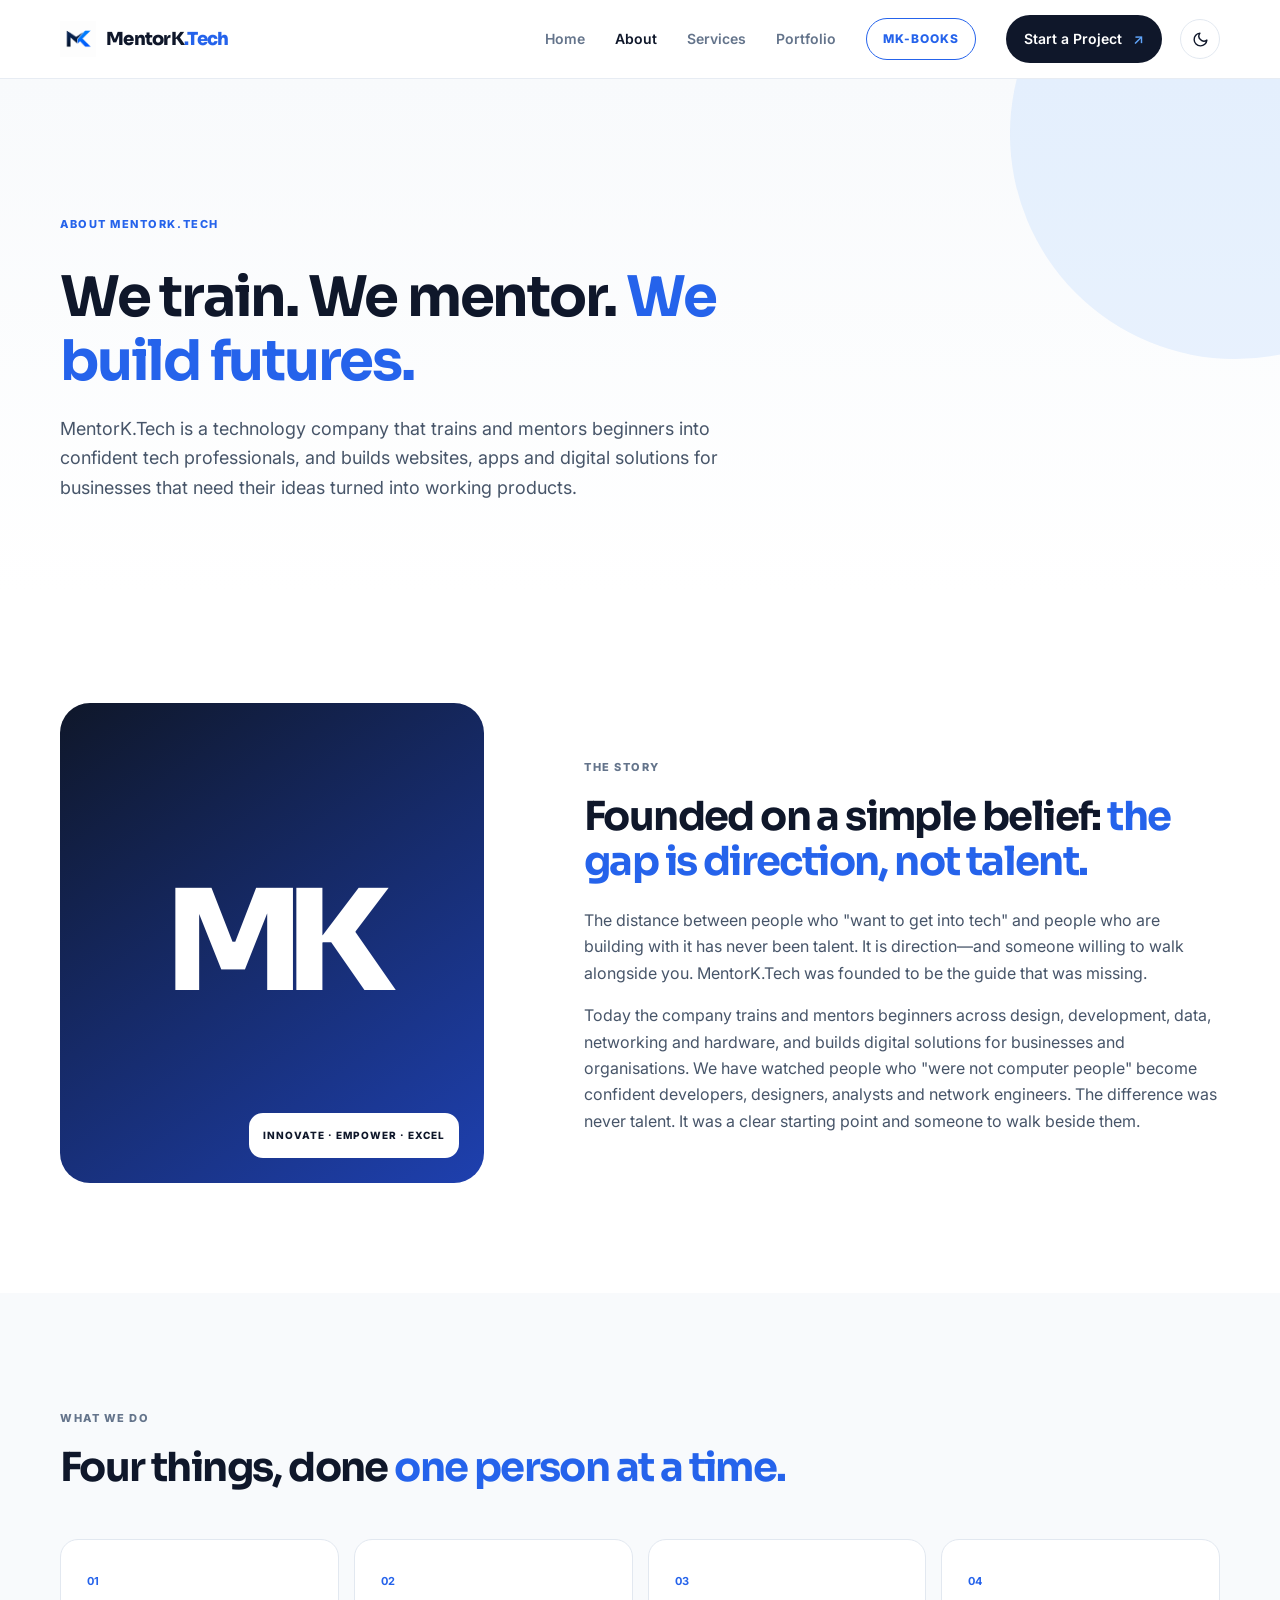
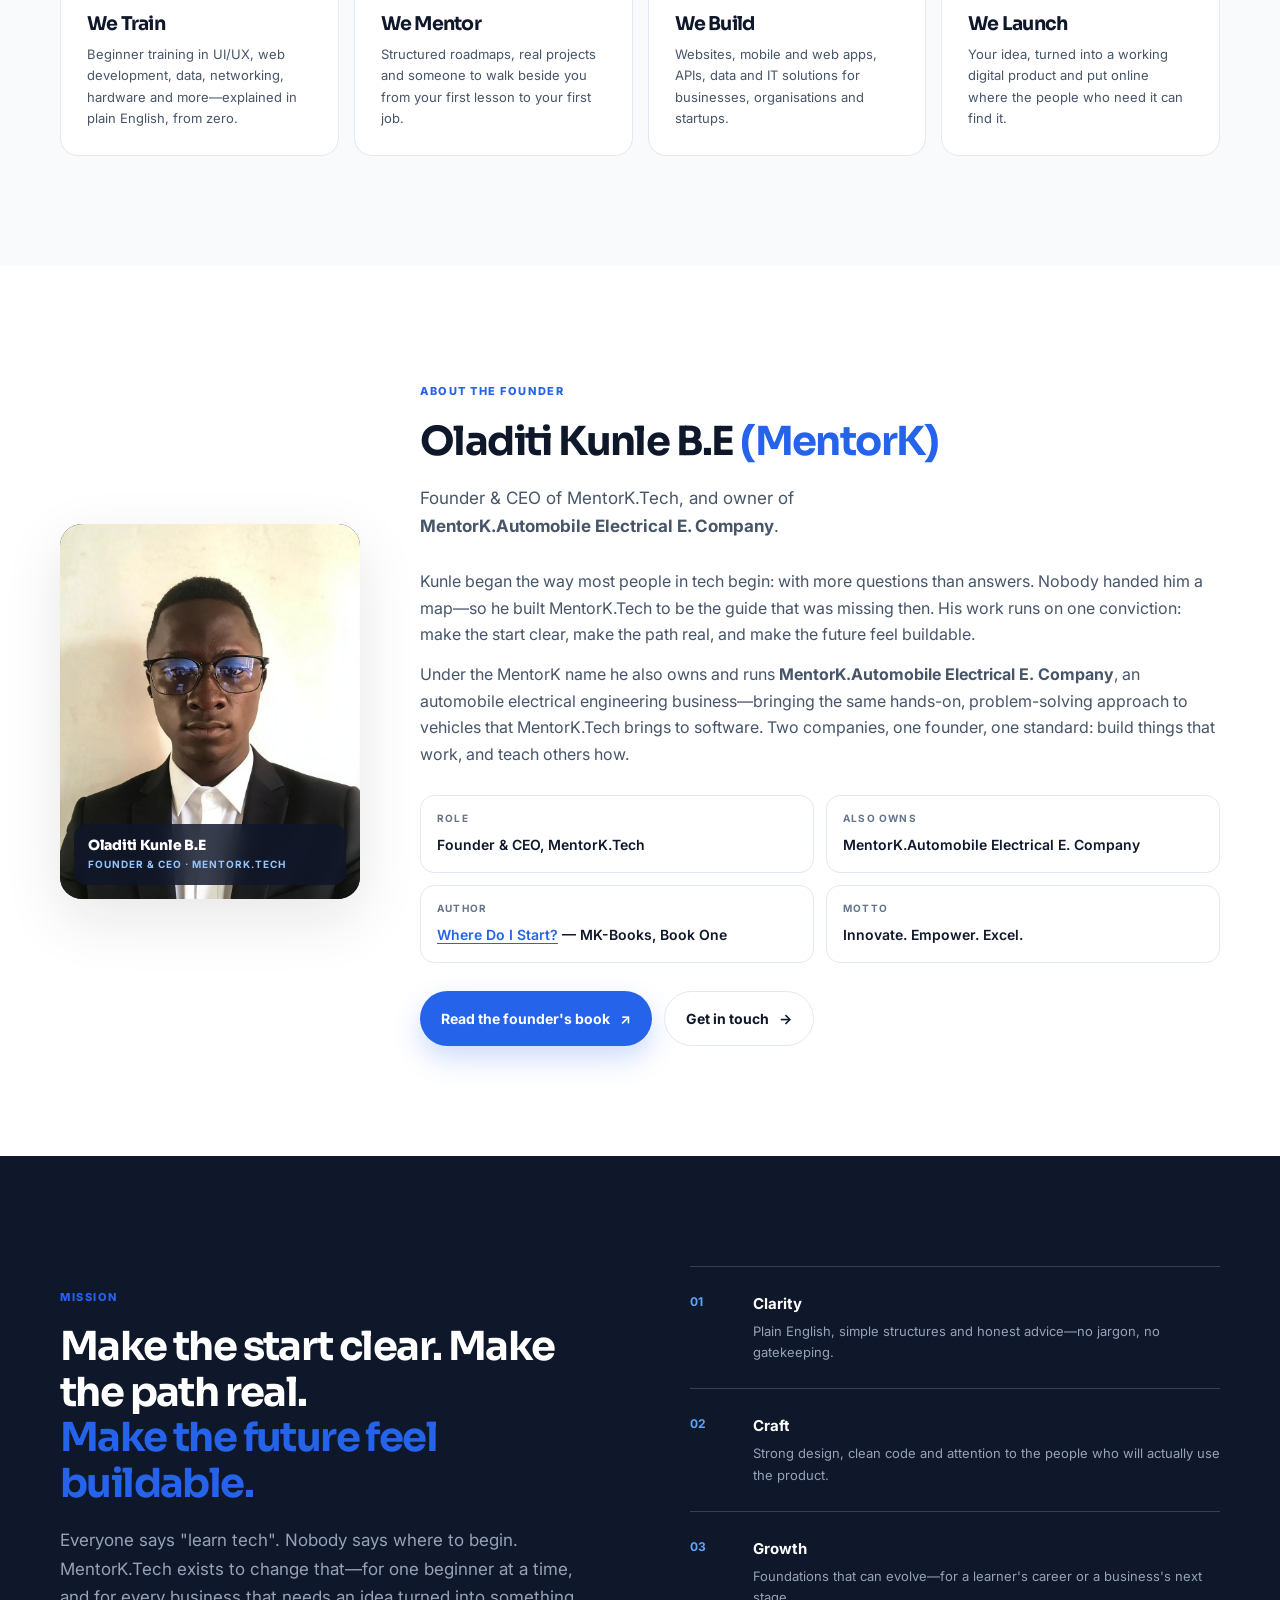
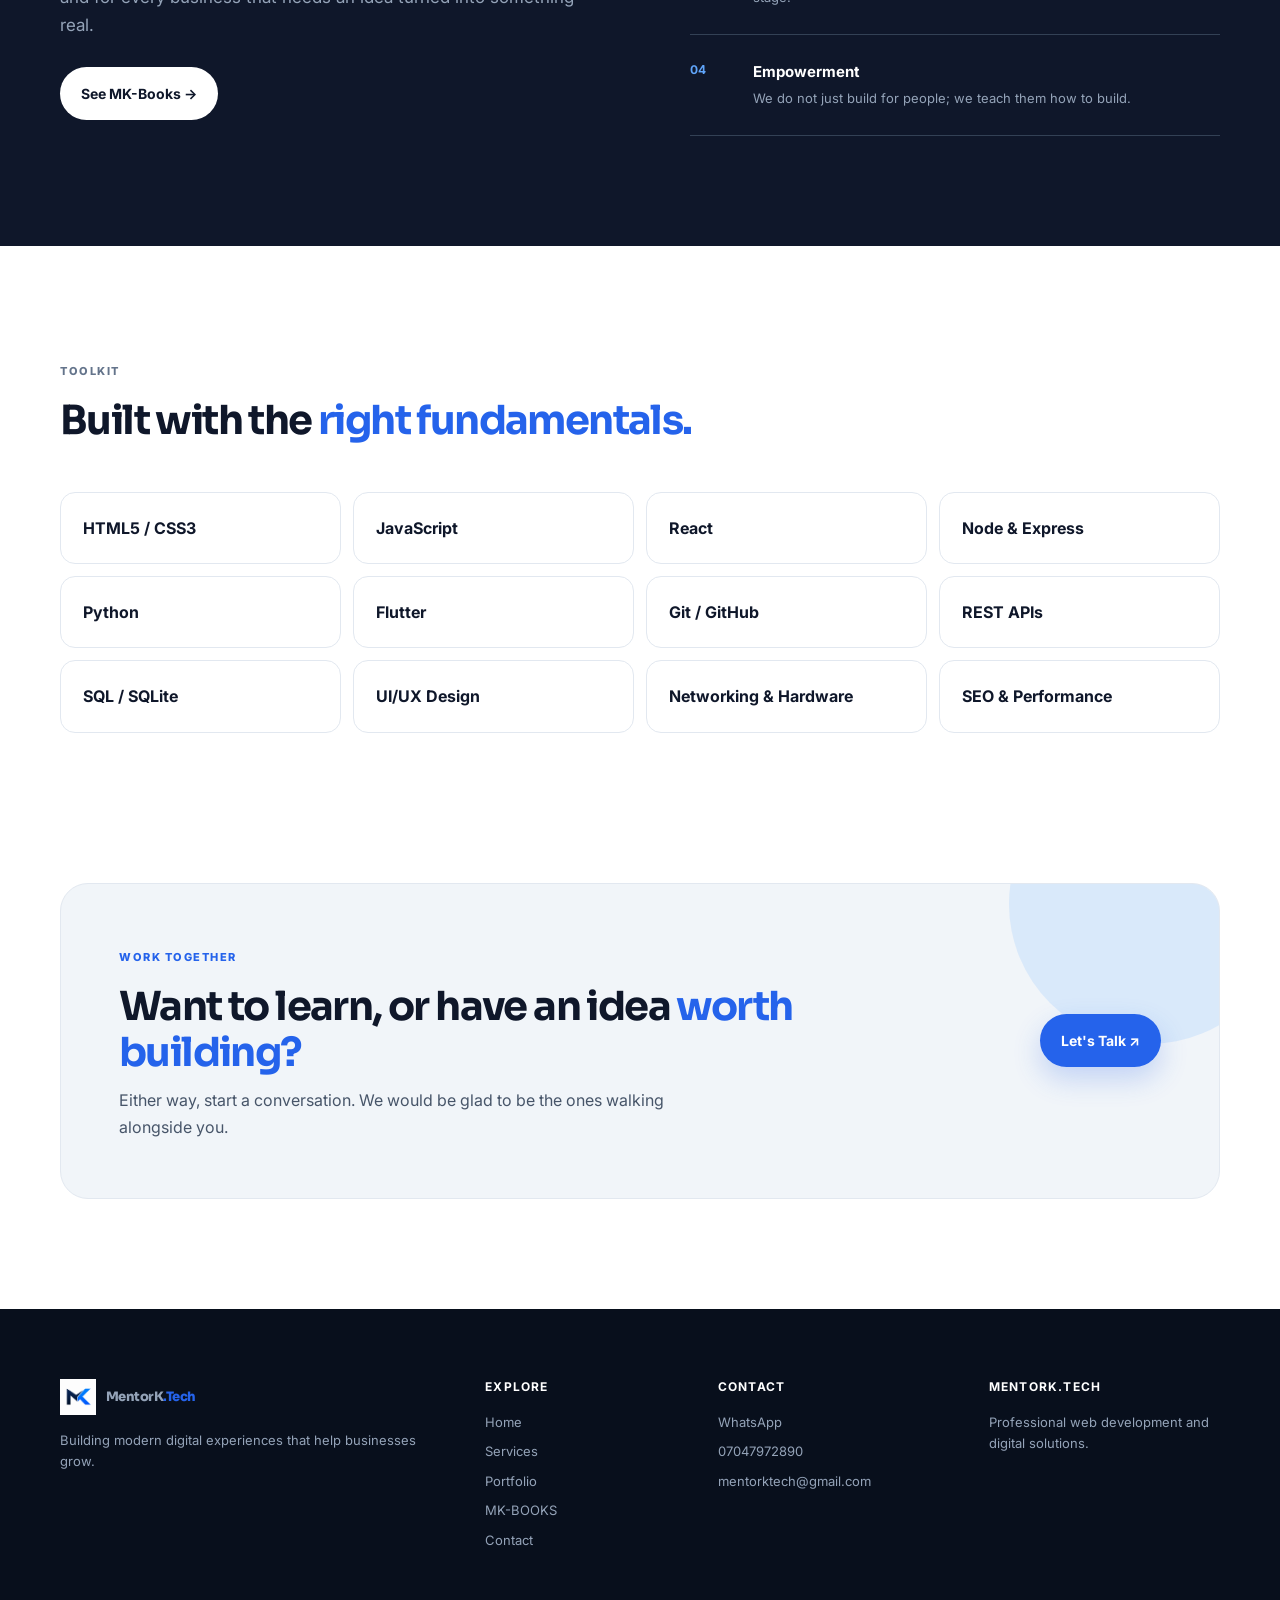
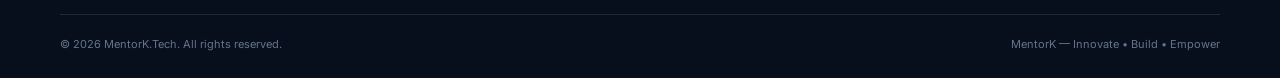
==== commit ac956928: "Add light/dark mode, regroup portfolio, shrink founder photo - Move the palette onto CSS custom prop" ====
--- a/about.html
+++ b/about.html
@@ -2,9 +2,9 @@
 <html lang="en"><head>
 <meta charset="utf-8"><meta name="viewport" content="width=device-width, initial-scale=1">
 <title>About | MentorK.Tech</title><meta name="description" content="About MentorK.Tech — we train, we mentor, we build. Meet the founder, Oladiti Kunle B.E (MentorK), and learn how the company trains beginners and builds digital solutions for businesses.">
-<link rel="preconnect" href="https://fonts.googleapis.com"><link rel="preconnect" href="https://fonts.gstatic.com" crossorigin><link href="https://fonts.googleapis.com/css2?family=Inter:wght@400;500;600;700&family=Sora:wght@500;600;700;800&display=swap" rel="stylesheet"><link rel="stylesheet" href="css/style.css"></head>
+<link rel="preconnect" href="https://fonts.googleapis.com"><link rel="preconnect" href="https://fonts.gstatic.com" crossorigin><link href="https://fonts.googleapis.com/css2?family=Inter:wght@400;500;600;700&family=Sora:wght@500;600;700;800&display=swap" rel="stylesheet"><link rel="stylesheet" href="css/style.css"><script>(function(){try{var t=localStorage.getItem("mk-theme");if(t==="dark"||t==="light")document.documentElement.setAttribute("data-theme",t);}catch(e){}})();</script></head>
 <body>
-<header class="site-header"><nav class="nav container"><a class="brand" href="/"><img src="assets/logo/mentork-mark.png" alt="MentorK logo"><span>MentorK<span>.Tech</span></span></a><button class="menu-toggle" aria-expanded="false" aria-controls="main-menu" aria-label="Open menu"><span></span><span></span><span></span></button><div class="nav-menu" id="main-menu"><a href="/">Home</a><a class="active" href="/about">About</a><a href="/services">Services</a><a href="/portfolio">Portfolio</a><a class="nav-books" href="/books">MK-BOOKS</a><a class="nav-cta" href="/contact">Start a Project <span>↗</span></a></div></nav></header>
+<header class="site-header"><nav class="nav container"><a class="brand" href="/"><img src="assets/logo/mentork-mark.png" alt="MentorK logo"><span>MentorK<span>.Tech</span></span></a><button class="theme-toggle" aria-label="Toggle dark mode" title="Toggle dark mode"><svg class="moon" viewBox="0 0 24 24" width="17" height="17" fill="none" stroke="currentColor" stroke-width="2" stroke-linecap="round" stroke-linejoin="round" aria-hidden="true"><path d="M21 12.8A9 9 0 1 1 11.2 3a7 7 0 0 0 9.8 9.8Z"/></svg><svg class="sun" viewBox="0 0 24 24" width="17" height="17" fill="none" stroke="currentColor" stroke-width="2" stroke-linecap="round" stroke-linejoin="round" aria-hidden="true"><circle cx="12" cy="12" r="4.2"/><path d="M12 2.4v2M12 19.6v2M4.2 4.2l1.5 1.5M18.3 18.3l1.5 1.5M2.4 12h2M19.6 12h2M4.2 19.8l1.5-1.5M18.3 5.7l1.5-1.5"/></svg></button><button class="menu-toggle" aria-expanded="false" aria-controls="main-menu" aria-label="Open menu"><span></span><span></span><span></span></button><div class="nav-menu" id="main-menu"><a href="/">Home</a><a class="active" href="/about">About</a><a href="/services">Services</a><a href="/portfolio">Portfolio</a><a class="nav-books" href="/books">MK-BOOKS</a><a class="nav-cta" href="/contact">Start a Project <span>↗</span></a></div></nav></header>
 <main>
 <section class="page-hero"><div class="container"><span class="kicker blue">ABOUT MENTORK.TECH</span><h1>We train. We mentor. <em>We build futures.</em></h1><p>MentorK.Tech is a technology company that trains and mentors beginners into confident tech professionals, and builds websites, apps and digital solutions for businesses that need their ideas turned into working products.</p></div></section>
 
--- a/css/style.css
+++ b/css/style.css
@@ -1,25 +1,27 @@
-:root{--navy:#0f172a;--navy2:#111c32;--blue:#2563eb;--sky:#60a5fa;--light:#f8fafc;--slate:#475569;--line:#e2e8f0;--white:#fff;--radius:24px;--shadow:0 20px 60px rgba(15,23,42,.10)}
-*{box-sizing:border-box;margin:0;padding:0}html{scroll-behavior:smooth}body{font-family:Inter,Arial,sans-serif;color:var(--navy);background:#fff;line-height:1.65;overflow-x:hidden}a{text-decoration:none;color:inherit}button,input,select,textarea{font:inherit}img{max-width:100%;display:block}.container{width:min(1160px,calc(100% - 40px));margin:auto}
-.site-header{position:sticky;top:0;z-index:100;background:rgba(255,255,255,.88);backdrop-filter:blur(18px);border-bottom:1px solid rgba(226,232,240,.8)}.nav{height:78px;display:flex;align-items:center;justify-content:space-between}.brand{display:flex;align-items:center;gap:10px;font:800 18px Sora,sans-serif;letter-spacing:-.04em}.brand img{width:36px;height:36px;object-fit:contain}.brand>span>span{color:var(--blue)}.nav-menu{display:flex;align-items:center;gap:30px;font-size:14px;font-weight:600;color:#64748b}.nav-menu>a{transition:.25s}.nav-menu>a:hover,.nav-menu>a.active{color:var(--navy)}.nav-cta{background:var(--navy);color:#fff!important;padding:12px 18px;border-radius:100px}.nav-cta span{color:var(--sky);margin-left:7px}.nav-books{border:1.5px solid var(--blue);color:var(--blue)!important;padding:10px 16px;border-radius:100px;font-size:12px;letter-spacing:.08em;font-weight:800}.nav-books:hover{background:var(--blue);color:#fff!important}.menu-toggle{display:none;border:0;background:none;width:42px;height:42px}.menu-toggle span{display:block;width:23px;height:2px;background:var(--navy);margin:5px auto}
-h1,h2,h3,h4{font-family:Sora,sans-serif;letter-spacing:-.04em;line-height:1.14}h1{font-size:clamp(34px,4.4vw,56px)}h2{font-size:clamp(27px,3.2vw,40px)}h3{font-size:22px}h1 em,h2 em,h2 span{font-style:normal;color:var(--blue)}p{color:var(--slate)}.hero{position:relative;min-height:690px;display:flex;align-items:center;overflow:hidden;background:linear-gradient(180deg,#fff 0%,#f8fafc 100%)}.hero-grid{position:absolute;inset:0;background-image:linear-gradient(rgba(37,99,235,.055) 1px,transparent 1px),linear-gradient(90deg,rgba(37,99,235,.055) 1px,transparent 1px);background-size:60px 60px;mask-image:linear-gradient(to bottom,black,transparent 85%)}.hero-inner{display:grid;grid-template-columns:1fr 1fr;gap:30px;align-items:center;position:relative}.eyebrow,.kicker{display:inline-flex;align-items:center;gap:8px;font-size:11px;letter-spacing:.14em;font-weight:800;color:#64748b}.pulse{width:7px;height:7px;border-radius:50%;background:var(--blue);box-shadow:0 0 0 7px rgba(37,99,235,.1)}.kicker{margin-bottom:18px}.kicker.blue{color:var(--blue)}.hero-copy h1{max-width:620px;margin:20px 0}.hero-copy>p{max-width:610px;font-size:18px}.hero-actions{display:flex;gap:12px;margin:32px 0 20px}.btn{display:inline-flex;align-items:center;justify-content:center;gap:10px;border:0;cursor:pointer;padding:15px 21px;border-radius:100px;font-weight:700;font-size:14px;transition:.25s;white-space:nowrap}.btn-primary{background:var(--blue);color:#fff;box-shadow:0 12px 28px rgba(37,99,235,.23)}.btn-primary:hover{transform:translateY(-2px);background:#1d4ed8}.btn-ghost{border:1px solid var(--line);background:#fff}.btn-ghost:hover{border-color:#b8c7df;transform:translateY(-2px)}.btn-light{background:#fff;color:var(--navy)}.btn-dark{background:var(--navy);color:#fff}.mini-trust{display:flex;gap:18px;flex-wrap:wrap;font-size:11px;font-weight:700;color:#64748b}.hero-visual{min-height:540px;position:relative;display:flex;align-items:center;justify-content:center}.orb{position:absolute;border-radius:50%;filter:blur(2px)}.orb-a{width:360px;height:360px;background:rgba(96,165,250,.16);top:60px;right:20px}.orb-b{width:180px;height:180px;background:rgba(37,99,235,.12);bottom:30px;left:30px}.device{background:#111827;box-shadow:0 30px 70px rgba(15,23,42,.24);position:absolute}.laptop{width:430px;height:295px;border-radius:15px;padding:10px;transform:perspective(900px) rotateY(-8deg) rotateX(3deg);z-index:2}.device-top{height:14px;display:flex;gap:4px;align-items:center;padding-left:4px}.device-top span{width:5px;height:5px;border-radius:50%;background:#64748b}.screen{height:calc(100% - 14px);background:#f8fafc;border-radius:8px;overflow:hidden;padding:12px}.mock-nav{display:flex;gap:14px;align-items:center;font-size:7px;color:#334155}.mock-nav b{margin-right:auto}.mock-hero{margin:20px 8px}.mock-hero small{font-size:6px;color:var(--blue);font-weight:800}.mock-hero strong{display:block;font:700 30px/1.05 Sora;margin-top:7px;color:#0f172a}.mock-hero i{font-style:normal;color:#2563eb}.mock-button{width:55px;height:14px;background:#2563eb;border-radius:3px;margin-top:13px}.mock-cards{display:flex;gap:7px;margin:12px 8px}.mock-cards i{height:55px;flex:1;background:#fff;border:1px solid #e2e8f0;border-radius:5px}.phone{width:112px;height:225px;border:5px solid #111827;border-radius:20px;right:30px;bottom:70px;z-index:3;padding:6px;background:#0b1220}.phone-speaker{width:35px;height:4px;border-radius:20px;background:#334155;margin:0 auto 5px}.phone-screen{background:#fff;height:calc(100% - 9px);border-radius:12px;padding:12px}.phone-header{height:9px;background:#e2e8f0;width:65%;margin-bottom:20px}.phone-line{height:7px;background:#cbd5e1;width:60%;margin:6px 0}.phone-line.long{width:85%;height:16px;background:#0f172a}.phone-block{height:48px;background:#dbeafe;border-radius:6px;margin-top:16px}.phone-block.small{height:30px;background:#f1f5f9}.floating-card{position:absolute;z-index:5;background:rgba(255,255,255,.94);backdrop-filter:blur(12px);border:1px solid #e2e8f0;border-radius:14px;padding:12px 15px;display:flex;align-items:center;gap:10px;box-shadow:0 16px 40px rgba(15,23,42,.12);font-size:10px}.floating-card>span{width:30px;height:30px;border-radius:9px;background:#dbeafe;color:#2563eb;display:grid;place-items:center;font-weight:900}.floating-card b,.floating-card small{display:block}.floating-card b{font-size:11px}.floating-card small{color:#64748b;margin-top:2px}.card-speed{left:0;top:105px}.card-code{left:40px;bottom:75px}.trust-strip{border-top:1px solid var(--line);border-bottom:1px solid var(--line);padding:22px 0;background:#fff}.trust-items{display:flex;justify-content:space-between;align-items:center;font-size:10px;letter-spacing:.13em;font-weight:800;color:#64748b}.trust-items i{width:5px;height:5px;border-radius:50%;background:#cbd5e1}
-.section{padding:110px 0}.section-light{background:var(--light)}.section-dark{background:var(--navy);color:#fff}.section-head{display:flex;justify-content:space-between;gap:30px;align-items:end;margin-bottom:48px}.section-head h2{max-width:760px}.text-link{font-weight:700;font-size:13px;color:var(--blue);padding-bottom:8px}.service-grid{display:grid;grid-template-columns:repeat(3,1fr);gap:14px}.service-card{padding:30px;border:1px solid var(--line);border-radius:20px;min-height:265px;position:relative;transition:.3s;background:#fff}.service-card:hover{transform:translateY(-6px);box-shadow:var(--shadow);border-color:#cbd5e1}.service-card.featured{background:linear-gradient(145deg,#eff6ff,#fff)}.service-icon{width:45px;height:45px;border-radius:13px;background:#eff6ff;color:var(--blue);display:grid;place-items:center;font-size:21px;font-weight:800}.service-card .number{position:absolute;top:30px;right:30px;font-size:11px;color:#94a3b8;font-weight:800}.service-card h3{margin:32px 0 9px}.service-card p{font-size:14px;max-width:320px}.service-card a{display:block;color:var(--blue);font-size:12px;font-weight:800;margin-top:18px}.split{display:grid;grid-template-columns:1fr 1fr;gap:100px;align-items:center}.section-dark p{color:#94a3b8}.large-copy{font-size:17px;max-width:540px;margin:20px 0 28px}.benefits{border-top:1px solid #334155}.benefits>div{display:grid;grid-template-columns:45px 1fr;gap:4px 18px;padding:25px 0;border-bottom:1px solid #334155}.benefits b{grid-row:span 2;color:#60a5fa;font-size:12px}.benefits strong{font-size:15px}.benefits p{font-size:13px}.project-grid{display:grid;grid-template-columns:1.2fr .8fr;gap:16px}.project-card:first-child{grid-row:span 2}.project-visual{height:310px;border-radius:18px;overflow:hidden;background:#e2e8f0;padding:28px;display:grid;place-items:center}.project-card:first-child .project-visual{height:636px}.project-one .project-visual{background:linear-gradient(135deg,#0f172a,#2563eb)}.project-two .project-visual{background:#e0f2fe}.project-three .project-visual{background:#dbeafe}.mock-browser{background:#fff;width:80%;height:80%;border-radius:10px;padding:24px;box-shadow:0 20px 45px rgba(15,23,42,.2)}.mock-browser>div{height:4px;width:28px;background:#cbd5e1;margin-bottom:30px}.mock-browser>b{font-size:7px;color:#2563eb}.mock-browser h3{font-size:27px;margin-top:22px}.mock-browser h3 em{font-style:normal;color:#2563eb}.mock-browser span{display:block;width:65px;height:16px;background:#2563eb;margin-top:30px;border-radius:4px}.store-mock,.school-mock{background:#fff;width:80%;height:80%;border-radius:10px;padding:20px}.store-nav{height:7px;background:#0f172a;width:60%;margin-bottom:25px}.store-products{display:flex;gap:8px}.store-products i{height:90px;flex:1;background:#cbd5e1;border-radius:6px}.school-mock{background:#0f172a;color:#fff}.school-mock strong{display:block;font:700 24px Sora;margin-top:50px}.school-mock em{font-style:normal;color:#60a5fa}.school-mock span{display:block;width:60px;height:12px;background:#2563eb;margin-top:25px;border-radius:3px}.project-info{display:flex;justify-content:space-between;padding:17px 3px}.project-info span{font-size:10px;color:#64748b;font-weight:800;text-transform:uppercase;letter-spacing:.08em}.project-info h3{font-size:16px;margin-top:4px}.project-info>b{font-size:11px;color:#94a3b8}.process-grid{display:grid;grid-template-columns:repeat(3,1fr);border-top:1px solid var(--line);border-left:1px solid var(--line)}.process-step{padding:28px;border-right:1px solid var(--line);border-bottom:1px solid var(--line);min-height:180px}.process-step b{color:var(--blue);font-size:11px}.process-step span{display:block;font:700 20px Sora;margin:30px 0 8px}.process-step p{font-size:13px}.cta-section{padding:40px 0 110px}.cta-box{position:relative;overflow:hidden;background:#f1f5f9;border-radius:28px;padding:58px;display:flex;align-items:center;justify-content:space-between;gap:30px;border:1px solid var(--line)}.cta-box:after{content:"";position:absolute;width:280px;height:280px;border-radius:50%;background:rgba(96,165,250,.16);right:-70px;top:-120px}.cta-box>div,.cta-box>a{position:relative;z-index:2}.cta-box h2{max-width:700px}.cta-box p{margin-top:12px;max-width:570px}.footer{background:#080f1c;color:#fff;padding:70px 0 25px}.footer-grid{display:grid;grid-template-columns:2fr 1fr 1.2fr 1.2fr;gap:40px}.footer-brand{margin-bottom:15px}.footer p,.footer a{color:#94a3b8;font-size:13px}.footer h4{font:700 12px Inter;text-transform:uppercase;letter-spacing:.1em;margin-bottom:18px;color:#fff}.footer-grid>div>a:not(.brand){display:block;margin:8px 0}.footer-grid a:hover{color:#fff}.footer-cta{color:#60a5fa!important;font-weight:700}.footer-bottom{margin-top:55px;padding-top:20px;border-top:1px solid #1e293b;display:flex;justify-content:space-between;font-size:11px;color:#64748b}.top-button{position:fixed;right:20px;bottom:20px;width:42px;height:42px;border-radius:50%;border:1px solid var(--line);background:#fff;box-shadow:var(--shadow);display:grid;place-items:center;cursor:pointer;z-index:90;opacity:0;transform:translateY(15px);transition:.25s}.top-button.show{opacity:1;transform:none}
-.page-hero{padding:130px 0 90px;background:linear-gradient(180deg,#f8fafc,#fff);position:relative;overflow:hidden}.page-hero:after{content:"";position:absolute;width:450px;height:450px;border-radius:50%;right:-180px;top:-170px;background:rgba(96,165,250,.13)}.page-hero h1{max-width:760px;margin:15px 0 20px}.page-hero p{font-size:18px;max-width:700px}.about-intro{display:grid;grid-template-columns:.8fr 1.2fr;gap:100px;align-items:center}.about-visual{height:480px;background:linear-gradient(145deg,#0f172a,#1e40af);border-radius:30px;display:grid;place-items:center;position:relative;overflow:hidden}.about-monogram{font:800 140px Sora;color:#fff;letter-spacing:-.12em}.about-badge{position:absolute;right:25px;bottom:25px;background:#fff;color:#0f172a;padding:14px;border-radius:14px;font-size:10px;font-weight:800;letter-spacing:.1em}.about-intro h2{margin-bottom:22px}.about-intro p+p{margin-top:16px}.values{display:grid;grid-template-columns:1fr 1.3fr;gap:100px}.value-list{display:grid;grid-template-columns:1fr 1fr;gap:15px}.value-list>div{border:1px solid var(--line);padding:25px;border-radius:18px}.value-list b{font-size:11px;color:var(--blue)}.value-list h3{font-size:19px;margin:25px 0 6px}.value-list p{font-size:13px}.tech-grid{display:grid;grid-template-columns:repeat(4,1fr);gap:12px}.tech-grid span{padding:22px;border:1px solid var(--line);border-radius:15px;font-weight:700;background:#fff}.service-detail-grid{display:grid;grid-template-columns:repeat(3,1fr);gap:16px}.service-detail-grid article{padding:30px;border:1px solid var(--line);border-radius:22px;min-height:340px}.service-detail-grid article>span{font-size:11px;color:var(--blue);font-weight:800}.big-icon{width:50px;height:50px;background:#eff6ff;color:#2563eb;display:grid;place-items:center;border-radius:15px;font-size:24px;margin:25px 0}.service-detail-grid h2{font-size:25px;margin-bottom:10px}.service-detail-grid p,.service-detail-grid li{font-size:13px}.service-detail-grid ul{margin:20px 0 0 18px;color:#64748b}.timeline{display:grid;grid-template-columns:repeat(6,1fr);border-top:1px solid #334155}.timeline>div{padding:25px 14px;border-right:1px solid #334155;min-height:180px}.timeline b{color:#60a5fa;font-size:11px}.timeline h3{margin:32px 0 6px;font-size:17px}.timeline p{font-size:11px}.faq-layout{display:grid;grid-template-columns:.7fr 1.3fr;gap:100px}.faq-layout h2{font-size:34px}.faq button{width:100%;background:none;border:0;border-bottom:1px solid var(--line);padding:20px 0;text-align:left;font-weight:700;display:flex;justify-content:space-between;cursor:pointer}.faq button span{color:var(--blue);font-size:20px}.faq button.open span{transform:rotate(45deg)}.faq div{max-height:0;overflow:hidden;transition:.3s}.faq div p{font-size:13px;padding:0 0 18px}.filters{display:flex;gap:8px;flex-wrap:wrap;margin-bottom:35px}.filter{border:1px solid var(--line);background:#fff;border-radius:100px;padding:10px 17px;font-size:12px;font-weight:700;cursor:pointer}.filter.active,.filter:hover{background:var(--navy);color:#fff;border-color:var(--navy)}.portfolio-grid{display:grid;grid-template-columns:repeat(2,1fr);gap:28px}.portfolio-card{transition:.3s}.portfolio-card.hide{display:none}.portfolio-art{height:330px;border-radius:22px;padding:28px;position:relative;overflow:hidden;color:#fff}.portfolio-art>span{font-size:9px;letter-spacing:.13em;font-weight:800;opacity:.8}.portfolio-art strong{display:block;font:700 40px/1.05 Sora;letter-spacing:-.06em;margin-top:70px}.portfolio-art em{font-style:normal;color:#60a5fa}.art-business{background:linear-gradient(135deg,#0f172a,#2563eb)}.art-business i{position:absolute;width:260px;height:260px;border:1px solid rgba(255,255,255,.18);border-radius:50%;right:-50px;bottom:-80px}.art-business.alt{background:linear-gradient(135deg,#172554,#0f172a)}.art-ecommerce{background:#e0f2fe;color:#0f172a}.art-ecommerce strong em{color:#2563eb}.product-shapes{display:flex;gap:10px;position:absolute;right:30px;bottom:30px}.product-shapes i{display:block;width:65px;height:75px;background:#fff;border-radius:10px;box-shadow:0 10px 20px rgba(15,23,42,.1)}.product-shapes i:nth-child(2){height:105px;background:#bfdbfe}.product-shapes i:nth-child(3){height:90px;background:#93c5fd}.art-ecommerce.alt{background:#f1f5f9}.art-education{background:#0f172a}.art-education i{position:absolute;width:150%;height:130px;bottom:-45px;left:-20%;background:#2563eb;border-radius:50%}.art-landing{background:linear-gradient(135deg,#dbeafe,#fff);color:#0f172a}.art-landing em{color:#2563eb}.art-landing i{position:absolute;width:180px;height:180px;border-radius:50%;right:-40px;top:-50px;background:#60a5fa;opacity:.4}.portfolio-card>div:last-child{padding:17px 4px}.portfolio-card small{font-size:9px;color:#64748b;letter-spacing:.12em;font-weight:800}.portfolio-card h3{font-size:20px;margin:5px 0}.portfolio-card p{font-size:13px}.tags{display:flex;gap:5px;margin-top:13px}.tags b{font-size:9px;background:#f1f5f9;padding:5px 8px;border-radius:5px;color:#64748b}.contact-layout{display:grid;grid-template-columns:.8fr 1.2fr;gap:100px}.contact-info h2{margin-bottom:16px}.contact-info>p{font-size:15px;margin-bottom:30px}.contact-item{display:flex;align-items:center;gap:14px;padding:17px 0;border-bottom:1px solid var(--line)}.contact-item>span{width:38px;height:38px;border-radius:11px;background:#eff6ff;color:#2563eb;display:grid;place-items:center;font-size:11px;font-weight:800}.contact-item div{margin-right:auto}.contact-item small{display:block;font-size:9px;color:#64748b;font-weight:800;letter-spacing:.12em}.contact-item strong{font-size:14px}.contact-item>b{color:#94a3b8}.contact-note{margin-top:28px;padding:18px;background:#f8fafc;border-radius:15px}.contact-note b,.contact-note span{display:block;font-size:11px}.contact-note span{color:#64748b;margin-top:5px}.contact-form{background:#fff;border:1px solid var(--line);border-radius:25px;padding:35px;box-shadow:var(--shadow)}.form-head>span{font-size:10px;color:var(--blue);font-weight:800;letter-spacing:.12em}.form-head h2{font-size:30px;margin:8px 0 28px}.contact-form label{display:block;font-size:11px;font-weight:800;margin-bottom:17px;color:#334155}.contact-form input,.contact-form select,.contact-form textarea{display:block;width:100%;border:1px solid #dbe3ee;background:#f8fafc;border-radius:11px;padding:13px 14px;margin-top:7px;outline:none;font-size:13px;resize:vertical}.contact-form input:focus,.contact-form select:focus,.contact-form textarea:focus{border-color:#60a5fa;box-shadow:0 0 0 3px rgba(96,165,250,.13);background:#fff}.form-row{display:grid;grid-template-columns:1fr 1fr;gap:14px}.error{display:block;color:#dc2626;font-size:10px;margin-top:4px}.form-status{font-size:12px;margin-top:10px}.contact-bottom{display:flex;justify-content:space-between;align-items:center;gap:30px}.contact-bottom h2{margin-bottom:10px}.contact-bottom p{max-width:650px}
+:root{--navy:#0f172a;--navy2:#111c32;--blue:#2563eb;--sky:#60a5fa;--light:#f8fafc;--slate:#475569;--line:#e2e8f0;--white:#fff;--radius:24px;--shadow:0 20px 60px rgba(15,23,42,.10);--page:#fff;--card:#fff;--ink:#0f172a;--muted:#64748b;--tint:#f1f5f9;--tint2:#eff6ff;--header:rgba(255,255,255,.88);--header-line:rgba(226,232,240,.8);color-scheme:light}
+:root[data-theme="dark"]{--navy:#111c32;--navy2:#16233d;--blue:#3b82f6;--sky:#7dd3fc;--light:#0e1729;--slate:#94a3b8;--line:#243350;--page:#080f1c;--card:#101a2e;--ink:#e6edfb;--muted:#94a3b8;--tint:#18243c;--tint2:#152340;--header:rgba(8,15,28,.86);--header-line:rgba(36,51,80,.9);--shadow:0 20px 60px rgba(0,0,0,.45);color-scheme:dark}
+@media(prefers-color-scheme:dark){:root:not([data-theme="light"]){--navy:#111c32;--navy2:#16233d;--blue:#3b82f6;--sky:#7dd3fc;--light:#0e1729;--slate:#94a3b8;--line:#243350;--page:#080f1c;--card:#101a2e;--ink:#e6edfb;--muted:#94a3b8;--tint:#18243c;--tint2:#152340;--header:rgba(8,15,28,.86);--header-line:rgba(36,51,80,.9);--shadow:0 20px 60px rgba(0,0,0,.45);color-scheme:dark}}
+*{box-sizing:border-box;margin:0;padding:0}html{scroll-behavior:smooth}body{font-family:Inter,Arial,sans-serif;color:var(--ink);background:var(--page);line-height:1.65;overflow-x:hidden;transition:background .25s,color .25s}a{text-decoration:none;color:inherit}button,input,select,textarea{font:inherit}img{max-width:100%;display:block}.container{width:min(1160px,calc(100% - 40px));margin:auto}
+.site-header{position:sticky;top:0;z-index:100;background:var(--header);backdrop-filter:blur(18px);border-bottom:1px solid var(--header-line)}.nav{height:78px;display:flex;align-items:center;justify-content:space-between}.brand{display:flex;align-items:center;gap:10px;font:800 18px Sora,sans-serif;letter-spacing:-.04em}.brand img{width:36px;height:36px;object-fit:contain}.brand>span>span{color:var(--blue)}.nav-menu{display:flex;align-items:center;gap:30px;font-size:14px;font-weight:600;color:var(--muted)}.nav-menu>a{transition:.25s}.nav-menu>a:hover,.nav-menu>a.active{color:var(--ink)}.nav-cta{background:var(--navy);color:#fff!important;padding:12px 18px;border-radius:100px}.nav-cta span{color:var(--sky);margin-left:7px}.nav-books{border:1.5px solid var(--blue);color:var(--blue)!important;padding:10px 16px;border-radius:100px;font-size:12px;letter-spacing:.08em;font-weight:800}.nav-books:hover{background:var(--blue);color:#fff!important}.menu-toggle{display:none;border:0;background:none;width:42px;height:42px}.menu-toggle span{display:block;width:23px;height:2px;background:var(--ink);margin:5px auto}
+h1,h2,h3,h4{font-family:Sora,sans-serif;letter-spacing:-.04em;line-height:1.14}h1{font-size:clamp(34px,4.4vw,56px)}h2{font-size:clamp(27px,3.2vw,40px)}h3{font-size:22px}h1 em,h2 em,h2 span{font-style:normal;color:var(--blue)}p{color:var(--slate)}.hero{position:relative;min-height:690px;display:flex;align-items:center;overflow:hidden;background:linear-gradient(180deg,var(--page) 0%,var(--light) 100%)}.hero-grid{position:absolute;inset:0;background-image:linear-gradient(rgba(37,99,235,.055) 1px,transparent 1px),linear-gradient(90deg,rgba(37,99,235,.055) 1px,transparent 1px);background-size:60px 60px;mask-image:linear-gradient(to bottom,black,transparent 85%)}.hero-inner{display:grid;grid-template-columns:1fr 1fr;gap:30px;align-items:center;position:relative}.eyebrow,.kicker{display:inline-flex;align-items:center;gap:8px;font-size:11px;letter-spacing:.14em;font-weight:800;color:var(--muted)}.pulse{width:7px;height:7px;border-radius:50%;background:var(--blue);box-shadow:0 0 0 7px rgba(37,99,235,.1)}.kicker{margin-bottom:18px}.kicker.blue{color:var(--blue)}.hero-copy h1{max-width:620px;margin:20px 0}.hero-copy>p{max-width:610px;font-size:18px}.hero-actions{display:flex;gap:12px;margin:32px 0 20px}.btn{display:inline-flex;align-items:center;justify-content:center;gap:10px;border:0;cursor:pointer;padding:15px 21px;border-radius:100px;font-weight:700;font-size:14px;transition:.25s;white-space:nowrap}.btn-primary{background:var(--blue);color:#fff;box-shadow:0 12px 28px rgba(37,99,235,.23)}.btn-primary:hover{transform:translateY(-2px);background:#1d4ed8}.btn-ghost{border:1px solid var(--line);background:var(--card)}.btn-ghost:hover{border-color:#b8c7df;transform:translateY(-2px)}.btn-light{background:#fff;color:var(--navy)}.btn-dark{background:var(--navy);color:#fff}.mini-trust{display:flex;gap:18px;flex-wrap:wrap;font-size:11px;font-weight:700;color:var(--muted)}.hero-visual{min-height:540px;position:relative;display:flex;align-items:center;justify-content:center}.orb{position:absolute;border-radius:50%;filter:blur(2px)}.orb-a{width:360px;height:360px;background:rgba(96,165,250,.16);top:60px;right:20px}.orb-b{width:180px;height:180px;background:rgba(37,99,235,.12);bottom:30px;left:30px}.device{background:#111827;box-shadow:0 30px 70px rgba(15,23,42,.24);position:absolute}.laptop{width:430px;height:295px;border-radius:15px;padding:10px;transform:perspective(900px) rotateY(-8deg) rotateX(3deg);z-index:2}.device-top{height:14px;display:flex;gap:4px;align-items:center;padding-left:4px}.device-top span{width:5px;height:5px;border-radius:50%;background:#64748b}.screen{height:calc(100% - 14px);background:var(--light);border-radius:8px;overflow:hidden;padding:12px}.mock-nav{display:flex;gap:14px;align-items:center;font-size:7px;color:var(--muted)}.mock-nav b{margin-right:auto}.mock-hero{margin:20px 8px}.mock-hero small{font-size:6px;color:var(--blue);font-weight:800}.mock-hero strong{display:block;font:700 30px/1.05 Sora;margin-top:7px;color:#0f172a}.mock-hero i{font-style:normal;color:#2563eb}.mock-button{width:55px;height:14px;background:#2563eb;border-radius:3px;margin-top:13px}.mock-cards{display:flex;gap:7px;margin:12px 8px}.mock-cards i{height:55px;flex:1;background:#fff;border:1px solid #e2e8f0;border-radius:5px}.phone{width:112px;height:225px;border:5px solid #111827;border-radius:20px;right:30px;bottom:70px;z-index:3;padding:6px;background:#0b1220}.phone-speaker{width:35px;height:4px;border-radius:20px;background:#334155;margin:0 auto 5px}.phone-screen{background:#fff;height:calc(100% - 9px);border-radius:12px;padding:12px}.phone-header{height:9px;background:#e2e8f0;width:65%;margin-bottom:20px}.phone-line{height:7px;background:#cbd5e1;width:60%;margin:6px 0}.phone-line.long{width:85%;height:16px;background:#0f172a}.phone-block{height:48px;background:#dbeafe;border-radius:6px;margin-top:16px}.phone-block.small{height:30px;background:var(--tint)}.floating-card{position:absolute;z-index:5;background:var(--float,rgba(255,255,255,.94));backdrop-filter:blur(12px);border:1px solid var(--line);border-radius:14px;padding:12px 15px;display:flex;align-items:center;gap:10px;box-shadow:0 16px 40px rgba(15,23,42,.12);font-size:10px}.floating-card>span{width:30px;height:30px;border-radius:9px;background:#dbeafe;color:#2563eb;display:grid;place-items:center;font-weight:900}.floating-card b,.floating-card small{display:block}.floating-card b{font-size:11px}.floating-card small{color:var(--muted);margin-top:2px}.card-speed{left:0;top:105px}.card-code{left:40px;bottom:75px}.trust-strip{border-top:1px solid var(--line);border-bottom:1px solid var(--line);padding:22px 0;background:var(--card)}.trust-items{display:flex;justify-content:space-between;align-items:center;font-size:10px;letter-spacing:.13em;font-weight:800;color:var(--muted)}.trust-items i{width:5px;height:5px;border-radius:50%;background:#cbd5e1}
+.section{padding:110px 0}.section-light{background:var(--light)}.section-dark{background:var(--navy);color:#fff}.section-head{display:flex;justify-content:space-between;gap:30px;align-items:end;margin-bottom:48px}.section-head h2{max-width:760px}.text-link{font-weight:700;font-size:13px;color:var(--blue);padding-bottom:8px}.service-grid{display:grid;grid-template-columns:repeat(3,1fr);gap:14px}.service-card{padding:30px;border:1px solid var(--line);border-radius:20px;min-height:265px;position:relative;transition:.3s;background:var(--card)}.service-card:hover{transform:translateY(-6px);box-shadow:var(--shadow);border-color:#cbd5e1}.service-card.featured{background:linear-gradient(145deg,#eff6ff,#fff)}.service-icon{width:45px;height:45px;border-radius:13px;background:var(--tint2);color:var(--blue);display:grid;place-items:center;font-size:21px;font-weight:800}.service-card .number{position:absolute;top:30px;right:30px;font-size:11px;color:#94a3b8;font-weight:800}.service-card h3{margin:32px 0 9px}.service-card p{font-size:14px;max-width:320px}.service-card a{display:block;color:var(--blue);font-size:12px;font-weight:800;margin-top:18px}.split{display:grid;grid-template-columns:1fr 1fr;gap:100px;align-items:center}.section-dark p{color:#94a3b8}.large-copy{font-size:17px;max-width:540px;margin:20px 0 28px}.benefits{border-top:1px solid #334155}.benefits>div{display:grid;grid-template-columns:45px 1fr;gap:4px 18px;padding:25px 0;border-bottom:1px solid #334155}.benefits b{grid-row:span 2;color:#60a5fa;font-size:12px}.benefits strong{font-size:15px}.benefits p{font-size:13px}.project-grid{display:grid;grid-template-columns:1.2fr .8fr;gap:16px}.project-card:first-child{grid-row:span 2}.project-visual{height:310px;border-radius:18px;overflow:hidden;background:#e2e8f0;padding:28px;display:grid;place-items:center}.project-card:first-child .project-visual{height:636px}.project-one .project-visual{background:linear-gradient(135deg,#0f172a,#2563eb)}.project-two .project-visual{background:#e0f2fe}.project-three .project-visual{background:#dbeafe}.mock-browser{background:#fff;width:80%;height:80%;border-radius:10px;padding:24px;box-shadow:0 20px 45px rgba(15,23,42,.2)}.mock-browser>div{height:4px;width:28px;background:#cbd5e1;margin-bottom:30px}.mock-browser>b{font-size:7px;color:#2563eb}.mock-browser h3{font-size:27px;margin-top:22px}.mock-browser h3 em{font-style:normal;color:#2563eb}.mock-browser span{display:block;width:65px;height:16px;background:#2563eb;margin-top:30px;border-radius:4px}.store-mock,.school-mock{background:#fff;width:80%;height:80%;border-radius:10px;padding:20px}.store-nav{height:7px;background:#0f172a;width:60%;margin-bottom:25px}.store-products{display:flex;gap:8px}.store-products i{height:90px;flex:1;background:#cbd5e1;border-radius:6px}.school-mock{background:#0f172a;color:#fff}.school-mock strong{display:block;font:700 24px Sora;margin-top:50px}.school-mock em{font-style:normal;color:#60a5fa}.school-mock span{display:block;width:60px;height:12px;background:#2563eb;margin-top:25px;border-radius:3px}.project-info{display:flex;justify-content:space-between;padding:17px 3px}.project-info span{font-size:10px;color:var(--muted);font-weight:800;text-transform:uppercase;letter-spacing:.08em}.project-info h3{font-size:16px;margin-top:4px}.project-info>b{font-size:11px;color:#94a3b8}.process-grid{display:grid;grid-template-columns:repeat(3,1fr);border-top:1px solid var(--line);border-left:1px solid var(--line)}.process-step{padding:28px;border-right:1px solid var(--line);border-bottom:1px solid var(--line);min-height:180px}.process-step b{color:var(--blue);font-size:11px}.process-step span{display:block;font:700 20px Sora;margin:30px 0 8px}.process-step p{font-size:13px}.cta-section{padding:40px 0 110px}.cta-box{position:relative;overflow:hidden;background:var(--tint);border-radius:28px;padding:58px;display:flex;align-items:center;justify-content:space-between;gap:30px;border:1px solid var(--line)}.cta-box:after{content:"";position:absolute;width:280px;height:280px;border-radius:50%;background:rgba(96,165,250,.16);right:-70px;top:-120px}.cta-box>div,.cta-box>a{position:relative;z-index:2}.cta-box h2{max-width:700px}.cta-box p{margin-top:12px;max-width:570px}.footer{background:#080f1c;color:#fff;padding:70px 0 25px}.footer-grid{display:grid;grid-template-columns:2fr 1fr 1.2fr 1.2fr;gap:40px}.footer-brand{margin-bottom:15px}.footer p,.footer a{color:#94a3b8;font-size:13px}.footer h4{font:700 12px Inter;text-transform:uppercase;letter-spacing:.1em;margin-bottom:18px;color:#fff}.footer-grid>div>a:not(.brand){display:block;margin:8px 0}.footer-grid a:hover{color:#fff}.footer-cta{color:#60a5fa!important;font-weight:700}.footer-bottom{margin-top:55px;padding-top:20px;border-top:1px solid #1e293b;display:flex;justify-content:space-between;font-size:11px;color:var(--muted)}.top-button{position:fixed;right:20px;bottom:20px;width:42px;height:42px;border-radius:50%;border:1px solid var(--line);background:var(--card);box-shadow:var(--shadow);display:grid;place-items:center;cursor:pointer;z-index:90;opacity:0;transform:translateY(15px);transition:.25s}.top-button.show{opacity:1;transform:none}
+.page-hero{padding:130px 0 90px;background:linear-gradient(180deg,var(--light),var(--page));position:relative;overflow:hidden}.page-hero:after{content:"";position:absolute;width:450px;height:450px;border-radius:50%;right:-180px;top:-170px;background:rgba(96,165,250,.13)}.page-hero h1{max-width:760px;margin:15px 0 20px}.page-hero p{font-size:18px;max-width:700px}.about-intro{display:grid;grid-template-columns:.8fr 1.2fr;gap:100px;align-items:center}.about-visual{height:480px;background:linear-gradient(145deg,#0f172a,#1e40af);border-radius:30px;display:grid;place-items:center;position:relative;overflow:hidden}.about-monogram{font:800 140px Sora;color:#fff;letter-spacing:-.12em}.about-badge{position:absolute;right:25px;bottom:25px;background:#fff;color:#0f172a;padding:14px;border-radius:14px;font-size:10px;font-weight:800;letter-spacing:.1em}.about-intro h2{margin-bottom:22px}.about-intro p+p{margin-top:16px}.values{display:grid;grid-template-columns:1fr 1.3fr;gap:100px}.value-list{display:grid;grid-template-columns:1fr 1fr;gap:15px}.value-list>div{border:1px solid var(--line);padding:25px;border-radius:18px}.value-list b{font-size:11px;color:var(--blue)}.value-list h3{font-size:19px;margin:25px 0 6px}.value-list p{font-size:13px}.tech-grid{display:grid;grid-template-columns:repeat(4,1fr);gap:12px}.tech-grid span{padding:22px;border:1px solid var(--line);border-radius:15px;font-weight:700;background:var(--card)}.service-detail-grid{display:grid;grid-template-columns:repeat(3,1fr);gap:16px}.service-detail-grid article{padding:30px;border:1px solid var(--line);border-radius:22px;min-height:340px}.service-detail-grid article>span{font-size:11px;color:var(--blue);font-weight:800}.big-icon{width:50px;height:50px;background:var(--tint2);color:#2563eb;display:grid;place-items:center;border-radius:15px;font-size:24px;margin:25px 0}.service-detail-grid h2{font-size:25px;margin-bottom:10px}.service-detail-grid p,.service-detail-grid li{font-size:13px}.service-detail-grid ul{margin:20px 0 0 18px;color:var(--muted)}.timeline{display:grid;grid-template-columns:repeat(6,1fr);border-top:1px solid #334155}.timeline>div{padding:25px 14px;border-right:1px solid #334155;min-height:180px}.timeline b{color:#60a5fa;font-size:11px}.timeline h3{margin:32px 0 6px;font-size:17px}.timeline p{font-size:11px}.faq-layout{display:grid;grid-template-columns:.7fr 1.3fr;gap:100px}.faq-layout h2{font-size:34px}.faq button{width:100%;background:none;border:0;border-bottom:1px solid var(--line);padding:20px 0;text-align:left;font-weight:700;display:flex;justify-content:space-between;cursor:pointer}.faq button span{color:var(--blue);font-size:20px}.faq button.open span{transform:rotate(45deg)}.faq div{max-height:0;overflow:hidden;transition:.3s}.faq div p{font-size:13px;padding:0 0 18px}.filters{display:flex;gap:8px;flex-wrap:wrap;margin-bottom:35px}.filter{border:1px solid var(--line);background:var(--card);border-radius:100px;padding:10px 17px;font-size:12px;font-weight:700;cursor:pointer}.filter.active,.filter:hover{background:var(--navy);color:#fff;border-color:var(--navy)}.portfolio-grid{display:grid;grid-template-columns:repeat(2,1fr);gap:28px}.portfolio-card{transition:.3s}.portfolio-card.hide{display:none}.portfolio-art{height:330px;border-radius:22px;padding:28px;position:relative;overflow:hidden;color:#fff}.portfolio-art>span{font-size:9px;letter-spacing:.13em;font-weight:800;opacity:.8}.portfolio-art strong{display:block;font:700 40px/1.05 Sora;letter-spacing:-.06em;margin-top:70px}.portfolio-art em{font-style:normal;color:#60a5fa}.art-business{background:linear-gradient(135deg,#0f172a,#2563eb)}.art-business i{position:absolute;width:260px;height:260px;border:1px solid rgba(255,255,255,.18);border-radius:50%;right:-50px;bottom:-80px}.art-business.alt{background:linear-gradient(135deg,#172554,#0f172a)}.art-ecommerce{background:var(--tint2);color:var(--ink)}.art-ecommerce strong em{color:var(--blue)}.product-shapes{display:flex;gap:10px;position:absolute;right:30px;bottom:30px}.product-shapes i{display:block;width:65px;height:75px;background:#fff;border-radius:10px;box-shadow:0 10px 20px rgba(15,23,42,.1)}.product-shapes i:nth-child(2){height:105px;background:#bfdbfe}.product-shapes i:nth-child(3){height:90px;background:#93c5fd}.art-ecommerce.alt{background:var(--tint)}.art-education{background:#0f172a}.art-education i{position:absolute;width:150%;height:130px;bottom:-45px;left:-20%;background:#2563eb;border-radius:50%}.art-landing{background:linear-gradient(135deg,var(--tint2),var(--card));color:var(--ink)}.art-landing em{color:#2563eb}.art-landing i{position:absolute;width:180px;height:180px;border-radius:50%;right:-40px;top:-50px;background:#60a5fa;opacity:.4}.portfolio-card>div:last-child{padding:17px 4px}.portfolio-card small{font-size:9px;color:var(--muted);letter-spacing:.12em;font-weight:800}.portfolio-card h3{font-size:20px;margin:5px 0}.portfolio-card p{font-size:13px}.tags{display:flex;gap:5px;margin-top:13px}.tags b{font-size:9px;background:var(--tint);padding:5px 8px;border-radius:5px;color:var(--muted)}.contact-layout{display:grid;grid-template-columns:.8fr 1.2fr;gap:100px}.contact-info h2{margin-bottom:16px}.contact-info>p{font-size:15px;margin-bottom:30px}.contact-item{display:flex;align-items:center;gap:14px;padding:17px 0;border-bottom:1px solid var(--line)}.contact-item>span{width:38px;height:38px;border-radius:11px;background:var(--tint2);color:#2563eb;display:grid;place-items:center;font-size:11px;font-weight:800}.contact-item div{margin-right:auto}.contact-item small{display:block;font-size:9px;color:var(--muted);font-weight:800;letter-spacing:.12em}.contact-item strong{font-size:14px}.contact-item>b{color:#94a3b8}.contact-note{margin-top:28px;padding:18px;background:var(--light);border-radius:15px}.contact-note b,.contact-note span{display:block;font-size:11px}.contact-note span{color:var(--muted);margin-top:5px}.contact-form{background:var(--card);border:1px solid var(--line);border-radius:25px;padding:35px;box-shadow:var(--shadow)}.form-head>span{font-size:10px;color:var(--blue);font-weight:800;letter-spacing:.12em}.form-head h2{font-size:30px;margin:8px 0 28px}.contact-form label{display:block;font-size:11px;font-weight:800;margin-bottom:17px;color:#334155}.contact-form input,.contact-form select,.contact-form textarea{display:block;width:100%;border:1px solid #dbe3ee;background:var(--light);border-radius:11px;padding:13px 14px;margin-top:7px;outline:none;font-size:13px;resize:vertical}.contact-form input:focus,.contact-form select:focus,.contact-form textarea:focus{border-color:#60a5fa;box-shadow:0 0 0 3px rgba(96,165,250,.13);background:var(--card)}.form-row{display:grid;grid-template-columns:1fr 1fr;gap:14px}.error{display:block;color:#dc2626;font-size:10px;margin-top:4px}.form-status{font-size:12px;margin-top:10px}.contact-bottom{display:flex;justify-content:space-between;align-items:center;gap:30px}.contact-bottom h2{margin-bottom:10px}.contact-bottom p{max-width:650px}
 .reveal{opacity:0;transform:translateY(22px);transition:opacity .7s ease,transform .7s ease}.reveal.visible{opacity:1;transform:none}.delay-1{transition-delay:.1s}.delay-2{transition-delay:.2s}
 @media(max-width:900px){.nav-menu{gap:16px}.hero-inner,.split,.about-intro,.values,.faq-layout,.contact-layout{grid-template-columns:1fr;gap:45px}.hero{padding:70px 0}.hero-visual{min-height:450px}.service-grid,.service-detail-grid{grid-template-columns:repeat(2,1fr)}.process-grid{grid-template-columns:repeat(2,1fr)}.timeline{grid-template-columns:repeat(3,1fr)}.footer-grid{grid-template-columns:repeat(2,1fr)}.trust-items{gap:15px;flex-wrap:wrap;justify-content:center}.project-grid{grid-template-columns:1fr}.project-card:first-child{grid-row:auto}.project-card:first-child .project-visual{height:310px}.tech-grid{grid-template-columns:repeat(2,1fr)}}
-@media(max-width:700px){.container{width:min(100% - 28px,1160px)}.nav{height:68px}.menu-toggle{display:block}.nav-menu{position:absolute;top:68px;left:14px;right:14px;background:#fff;border:1px solid var(--line);border-radius:18px;padding:12px;display:none;flex-direction:column;align-items:stretch;box-shadow:var(--shadow)}.nav-menu.open{display:flex}.nav-menu>a{padding:12px}.nav-cta{text-align:center}.hero{min-height:auto;padding:70px 0 35px}.hero-copy h1{font-size:34px}.hero-copy>p{font-size:16px}.hero-actions{flex-direction:column;align-items:stretch}.hero-visual{transform:scale(.86);margin:-20px -25px}.laptop{width:380px}.phone{right:15px}.card-speed{left:-5px}.card-code{left:10px}.trust-items{font-size:8px}.trust-items i{display:none}.section{padding:75px 0}.section-head{display:block}.section-head .text-link{display:inline-block;margin-top:18px}.service-grid,.service-detail-grid,.portfolio-grid,.process-grid,.value-list{grid-template-columns:1fr}.service-card{min-height:220px}.split{gap:50px}.project-visual,.project-card:first-child .project-visual{height:270px}.mock-browser{height:78%;width:88%}.cta-section{padding:20px 0 75px}.cta-box{padding:35px 25px;display:block}.cta-box .btn{margin-top:25px}.footer-grid{grid-template-columns:1fr;gap:30px}.footer-bottom{display:block;line-height:2}.footer-bottom span{display:block}.page-hero{padding:90px 0 65px}.page-hero h1{font-size:34px}.about-visual{height:350px}.about-monogram{font-size:100px}.timeline{grid-template-columns:1fr 1fr}.contact-form{padding:24px}.form-row{grid-template-columns:1fr}.contact-bottom{display:block}.contact-bottom .btn{margin-top:20px}.portfolio-art{height:270px}.portfolio-art strong{font-size:31px}.faq-layout{gap:30px}.faq-layout h2{font-size:28px}}
+@media(max-width:700px){.container{width:min(100% - 28px,1160px)}.nav{height:68px}.menu-toggle{display:block}.nav-menu{position:absolute;top:68px;left:14px;right:14px;background:var(--card);border:1px solid var(--line);border-radius:18px;padding:12px;display:none;flex-direction:column;align-items:stretch;box-shadow:var(--shadow)}.nav-menu.open{display:flex}.nav-menu>a{padding:12px}.nav-cta{text-align:center}.hero{min-height:auto;padding:70px 0 35px}.hero-copy h1{font-size:34px}.hero-copy>p{font-size:16px}.hero-actions{flex-direction:column;align-items:stretch}.hero-visual{transform:scale(.86);margin:-20px -25px}.laptop{width:380px}.phone{right:15px}.card-speed{left:-5px}.card-code{left:10px}.trust-items{font-size:8px}.trust-items i{display:none}.section{padding:75px 0}.section-head{display:block}.section-head .text-link{display:inline-block;margin-top:18px}.service-grid,.service-detail-grid,.portfolio-grid,.process-grid,.value-list{grid-template-columns:1fr}.service-card{min-height:220px}.split{gap:50px}.project-visual,.project-card:first-child .project-visual{height:270px}.mock-browser{height:78%;width:88%}.cta-section{padding:20px 0 75px}.cta-box{padding:35px 25px;display:block}.cta-box .btn{margin-top:25px}.footer-grid{grid-template-columns:1fr;gap:30px}.footer-bottom{display:block;line-height:2}.footer-bottom span{display:block}.page-hero{padding:90px 0 65px}.page-hero h1{font-size:34px}.about-visual{height:350px}.about-monogram{font-size:100px}.timeline{grid-template-columns:1fr 1fr}.contact-form{padding:24px}.form-row{grid-template-columns:1fr}.contact-bottom{display:block}.contact-bottom .btn{margin-top:20px}.portfolio-art{height:270px}.portfolio-art strong{font-size:31px}.faq-layout{gap:30px}.faq-layout h2{font-size:28px}}
 @media(max-width:420px){.hero-copy h1,.page-hero h1{font-size:30px}.hero-visual{transform:scale(.72);margin:-55px -60px}.hero-visual{min-height:360px}.mini-trust{font-size:9px}.brand{font-size:16px}.brand img{width:32px;height:32px}}
 
 
 /* Portfolio: real project cards */
 a.portfolio-card,a.project-card{display:block;color:inherit}
-.portfolio-shot{height:330px;border-radius:22px;overflow:hidden;position:relative;border:1px solid var(--line);background:#f1f5f9}
+.portfolio-shot{height:330px;border-radius:22px;overflow:hidden;position:relative;border:1px solid var(--line);background:var(--tint)}
 .portfolio-shot img{width:100%;height:100%;object-fit:cover;object-position:top;display:block;transition:transform .6s ease}
 .portfolio-card:hover .portfolio-shot img{transform:scale(1.04)}
 .shot-badge{position:absolute;top:16px;left:16px;font:800 9px/1 Sora,sans-serif;letter-spacing:.12em;padding:8px 11px;border-radius:100px;background:rgba(15,23,42,.85);color:#fff;backdrop-filter:blur(6px);opacity:1!important}
 .shot-badge.live{background:rgba(22,163,74,.92)}
 .shot-open{position:absolute;right:16px;bottom:16px;font-size:12px;font-weight:700;background:#fff;color:var(--navy);padding:10px 14px;border-radius:100px;opacity:0;transform:translateY(6px);transition:.3s;box-shadow:var(--shadow)}
 .portfolio-card:hover .shot-open{opacity:1;transform:none}
-.portfolio-art .shot-badge{background:rgba(255,255,255,.14);border:1px solid rgba(255,255,255,.25)}
+.portfolio-art .shot-badge{background:rgba(15,23,42,.78);border:1px solid rgba(255,255,255,.18);color:#fff}
 .project-visual img{width:100%;height:100%;object-fit:cover;object-position:top;display:block;border-radius:0}
 .project-card .project-visual:has(img){padding:0;display:block}
 @media(max-width:700px){.portfolio-shot{height:240px}}
@@ -29,35 +31,35 @@
 
 /* About: pillars + founder */
 .pillars{display:grid;grid-template-columns:repeat(4,1fr);gap:15px}
-.pillars>div{border:1px solid var(--line);padding:26px;border-radius:18px;background:#fff}
+.pillars>div{border:1px solid var(--line);padding:26px;border-radius:18px;background:var(--card)}
 .pillars b{font-size:11px;color:var(--blue)}
 .pillars h3{font-size:19px;margin:22px 0 8px}
 .pillars p{font-size:13px;margin:0}
-.founder-grid{display:grid;grid-template-columns:.85fr 1.15fr;gap:80px;align-items:center}
-.founder-photo{position:relative;border-radius:30px;overflow:hidden;background:var(--navy);box-shadow:var(--shadow)}
+.founder-grid{display:grid;grid-template-columns:300px 1fr;gap:60px;align-items:center}
+.founder-photo{position:relative;border-radius:22px;overflow:hidden;background:var(--navy);box-shadow:var(--shadow);max-width:300px}
 .founder-photo img{width:100%;height:auto;display:block;aspect-ratio:4/5;object-fit:cover}
-.founder-tag{position:absolute;left:20px;right:20px;bottom:20px;background:rgba(15,23,42,.82);backdrop-filter:blur(10px);color:#fff;padding:16px 18px;border-radius:16px;display:flex;flex-direction:column;gap:3px}
-.founder-tag b{font:800 16px Sora,sans-serif;letter-spacing:-.02em}
-.founder-tag span{font-size:11px;letter-spacing:.1em;text-transform:uppercase;color:#93c5fd;font-weight:700}
+.founder-tag{position:absolute;left:14px;right:14px;bottom:14px;background:rgba(15,23,42,.82);backdrop-filter:blur(10px);color:#fff;padding:12px 14px;border-radius:13px;display:flex;flex-direction:column;gap:2px}
+.founder-tag b{font:800 14px Sora,sans-serif;letter-spacing:-.02em}
+.founder-tag span{font-size:10px;letter-spacing:.1em;text-transform:uppercase;color:#93c5fd;font-weight:700}
 .founder-grid h2 span{color:var(--blue)}
 .founder-grid p+p{margin-top:14px}
 .founder-facts{display:grid;grid-template-columns:1fr 1fr;gap:12px;margin:28px 0}
 .founder-facts>div{border:1px solid var(--line);border-radius:14px;padding:14px 16px}
-.founder-facts b{display:block;font-size:10px;letter-spacing:.12em;text-transform:uppercase;color:#64748b;margin-bottom:5px}
-.founder-facts span{font-size:14px;font-weight:600;color:var(--navy)}
+.founder-facts b{display:block;font-size:10px;letter-spacing:.12em;text-transform:uppercase;color:var(--muted);margin-bottom:5px}
+.founder-facts span{font-size:14px;font-weight:600;color:var(--ink)}
 .founder-facts a{color:var(--blue);text-decoration:underline;text-underline-offset:3px}
 .founder-actions{display:flex;gap:12px;flex-wrap:wrap}
-@media(max-width:900px){.pillars{grid-template-columns:1fr 1fr}.founder-grid{grid-template-columns:1fr;gap:40px}.founder-photo{max-width:440px}}
+@media(max-width:900px){.pillars{grid-template-columns:1fr 1fr}.founder-grid{grid-template-columns:1fr;gap:36px}.founder-photo{max-width:280px}}
 @media(max-width:700px){.pillars,.founder-facts{grid-template-columns:1fr}.founder-actions{flex-direction:column;align-items:stretch}}
 
 /* Services: richer cards, included list, training tracks */
 .page-hero .hero-actions{margin-top:28px}
-.service-detail-grid article{display:flex;flex-direction:column;background:#fff;transition:.3s}
+.service-detail-grid article{display:flex;flex-direction:column;background:var(--card);transition:.3s}
 .service-detail-grid article:hover{box-shadow:var(--shadow);transform:translateY(-3px)}
 .svc-top{display:flex;justify-content:space-between;align-items:flex-start}
 .svc-top .big-icon{margin:0 0 22px}
 .service-detail-grid h2{font-size:22px}
-.svc-best{background:var(--light);border-radius:12px;padding:12px 14px;font-size:13px;color:var(--slate);margin-top:16px}
+.svc-best{background:var(--tint);border-radius:12px;padding:12px 14px;font-size:13px;color:var(--slate);margin-top:16px}
 .svc-best b{display:block;font-size:9px;letter-spacing:.14em;color:var(--blue);margin-bottom:4px}
 .service-detail-grid ul{margin:18px 0 0 0;padding:0;list-style:none;color:var(--slate)}
 .service-detail-grid li{padding:6px 0 6px 20px;position:relative;border-top:1px solid var(--line)}
@@ -65,12 +67,12 @@
 .svc-link{margin-top:auto;padding-top:18px;font-size:13px;font-weight:700;color:var(--blue)}
 .included{display:grid;grid-template-columns:.8fr 1.2fr;gap:80px;align-items:start}
 .included-list{list-style:none;padding:0;margin:0;display:grid;grid-template-columns:1fr 1fr;gap:14px}
-.included-list li{display:flex;gap:14px;background:#fff;border:1px solid var(--line);border-radius:16px;padding:18px}
+.included-list li{display:flex;gap:14px;background:var(--card);border:1px solid var(--line);border-radius:16px;padding:18px}
 .included-list b{width:28px;height:28px;flex:none;border-radius:50%;background:var(--blue);color:#fff;display:grid;place-items:center;font-size:13px}
-.included-list strong{display:block;font-size:15px;margin-bottom:4px;color:var(--navy)}
+.included-list strong{display:block;font-size:15px;margin-bottom:4px;color:var(--ink)}
 .included-list p{font-size:13px;margin:0}
 .tracks{display:grid;grid-template-columns:repeat(3,1fr);gap:16px;margin-top:10px}
-.track{padding:28px;border:1px solid var(--line);border-radius:22px;background:#fff;color:inherit;display:block;transition:.3s}
+.track{padding:28px;border:1px solid var(--line);border-radius:22px;background:var(--card);color:inherit;display:block;transition:.3s}
 .track .big-icon{margin:0 0 20px}
 .track h3{font-size:19px;margin-bottom:8px}
 .track p{font-size:13px;margin:0}
@@ -81,9 +83,55 @@
 .track-cta:hover{background:var(--blue);border-color:var(--blue)}
 .train-format{display:grid;grid-template-columns:repeat(3,1fr);gap:14px;margin-top:28px}
 .train-format>div{border-left:3px solid var(--blue);padding:6px 0 6px 16px}
-.train-format b{display:block;font-size:10px;letter-spacing:.14em;color:#64748b;margin-bottom:5px}
-.train-format span{font-size:14px;font-weight:600;color:var(--navy)}
+.train-format b{display:block;font-size:10px;letter-spacing:.14em;color:var(--muted);margin-bottom:5px}
+.train-format span{font-size:14px;font-weight:600;color:var(--ink)}
 .timeline p{font-size:12px;line-height:1.55}
 .faq div p a{color:var(--blue);text-decoration:underline;text-underline-offset:3px}
 @media(max-width:900px){.included{grid-template-columns:1fr;gap:40px}.tracks{grid-template-columns:1fr 1fr}}
 @media(max-width:700px){.included-list,.tracks,.train-format{grid-template-columns:1fr}.page-hero .hero-actions{flex-direction:column;align-items:stretch}}
+
+/* Theme toggle */
+.theme-toggle{width:40px;height:40px;flex:none;border:1px solid var(--line);background:var(--card);color:var(--ink);border-radius:50%;cursor:pointer;display:grid;place-items:center;font-size:15px;line-height:1;transition:.25s;padding:0}
+.theme-toggle:hover{border-color:var(--blue);color:var(--blue)}
+.theme-toggle svg{display:block}
+.theme-toggle .sun{display:none!important}
+:root[data-theme="dark"] .theme-toggle .sun{display:block!important}
+:root[data-theme="dark"] .theme-toggle .moon{display:none}
+@media(prefers-color-scheme:dark){:root:not([data-theme="light"]) .theme-toggle .sun{display:block!important}:root:not([data-theme="light"]) .theme-toggle .moon{display:none}}
+:root[data-theme="light"] .theme-toggle .sun{display:none!important}
+:root[data-theme="light"] .theme-toggle .moon{display:block}
+:root[data-theme="dark"] .hero-grid,:root[data-theme="dark"] .page-hero:after{opacity:.45}
+:root[data-theme="dark"] .portfolio-shot,:root[data-theme="dark"] .project-visual{background:var(--tint)}
+:root[data-theme="dark"] .founder-photo img,:root[data-theme="dark"] .portfolio-shot img,:root[data-theme="dark"] .project-visual img{filter:brightness(.93) contrast(1.02)}
+@media(prefers-color-scheme:dark){:root:not([data-theme="light"]) .hero-grid,:root:not([data-theme="light"]) .page-hero:after{opacity:.45}:root:not([data-theme="light"]) .portfolio-shot,:root:not([data-theme="light"]) .project-visual{background:var(--tint)}}
+/* Portfolio groups */
+.filter-bar{padding:0 0 10px}
+.filter-bar .filters{margin-bottom:0}
+.filter-empty{margin-top:24px;color:var(--muted);font-size:14px}
+.pgroup{padding:55px 0}
+.pgroup+.pgroup{padding-top:20px}
+.group-head{margin-bottom:34px;padding-bottom:22px;border-bottom:1px solid var(--line)}
+.group-head h2{font-size:clamp(23px,2.4vw,30px);margin:6px 0 8px}
+.group-head p{font-size:14px;color:var(--muted);max-width:640px;margin:0}
+
+:root[data-theme="dark"] .floating-card,:root[data-theme="dark"] .filter.active,:root[data-theme="dark"] .filter:hover{}
+:root[data-theme="dark"]{--float:rgba(16,26,46,.94)}
+:root[data-theme="dark"] .filter.active,:root[data-theme="dark"] .filter:hover{background:var(--blue);border-color:var(--blue)}
+:root[data-theme="dark"] .screen,:root[data-theme="dark"] .mock-cards i,:root[data-theme="dark"] .phone-screen,:root[data-theme="dark"] .mock-browser,:root[data-theme="dark"] .store-mock,:root[data-theme="dark"] .school-mock,:root[data-theme="dark"] .product-shapes i{filter:brightness(.9)}
+:root[data-theme="dark"] .trust-strip{border-color:var(--line)}
+@media(prefers-color-scheme:dark){:root:not([data-theme="light"]){--float:rgba(16,26,46,.94)}
+:root:not([data-theme="light"]) .filter.active,:root:not([data-theme="light"]) .filter:hover{background:var(--blue);border-color:var(--blue)}
+:root:not([data-theme="light"]) .screen,:root:not([data-theme="light"]) .mock-cards i,:root:not([data-theme="light"]) .phone-screen,:root:not([data-theme="light"]) .mock-browser,:root:not([data-theme="light"]) .store-mock,:root:not([data-theme="light"]) .school-mock,:root:not([data-theme="light"]) .product-shapes i{filter:brightness(.9)}}
+:root[data-theme="dark"] .nav-cta,:root[data-theme="dark"] .btn-dark{background:var(--blue)}
+:root[data-theme="dark"] .nav-cta span{color:#dbeafe}
+:root[data-theme="dark"] .device{background:#1b2740;box-shadow:0 30px 70px rgba(0,0,0,.5)}
+:root[data-theme="dark"] .section-dark{background:var(--navy2)}
+@media(prefers-color-scheme:dark){:root:not([data-theme="light"]) .nav-cta,:root:not([data-theme="light"]) .btn-dark{background:var(--blue)}
+:root:not([data-theme="light"]) .nav-cta span{color:#dbeafe}
+:root:not([data-theme="light"]) .device{background:#1b2740;box-shadow:0 30px 70px rgba(0,0,0,.5)}
+:root:not([data-theme="light"]) .section-dark{background:var(--navy2)}}
+/* Nav ordering: theme toggle sits at the right edge, outside the collapsible menu */
+.nav>.theme-toggle{order:3;margin-left:18px}
+.nav-menu{order:2;margin-left:auto}
+.menu-toggle{order:4}
+@media(max-width:700px){.nav>.theme-toggle{margin-left:auto;margin-right:4px}}
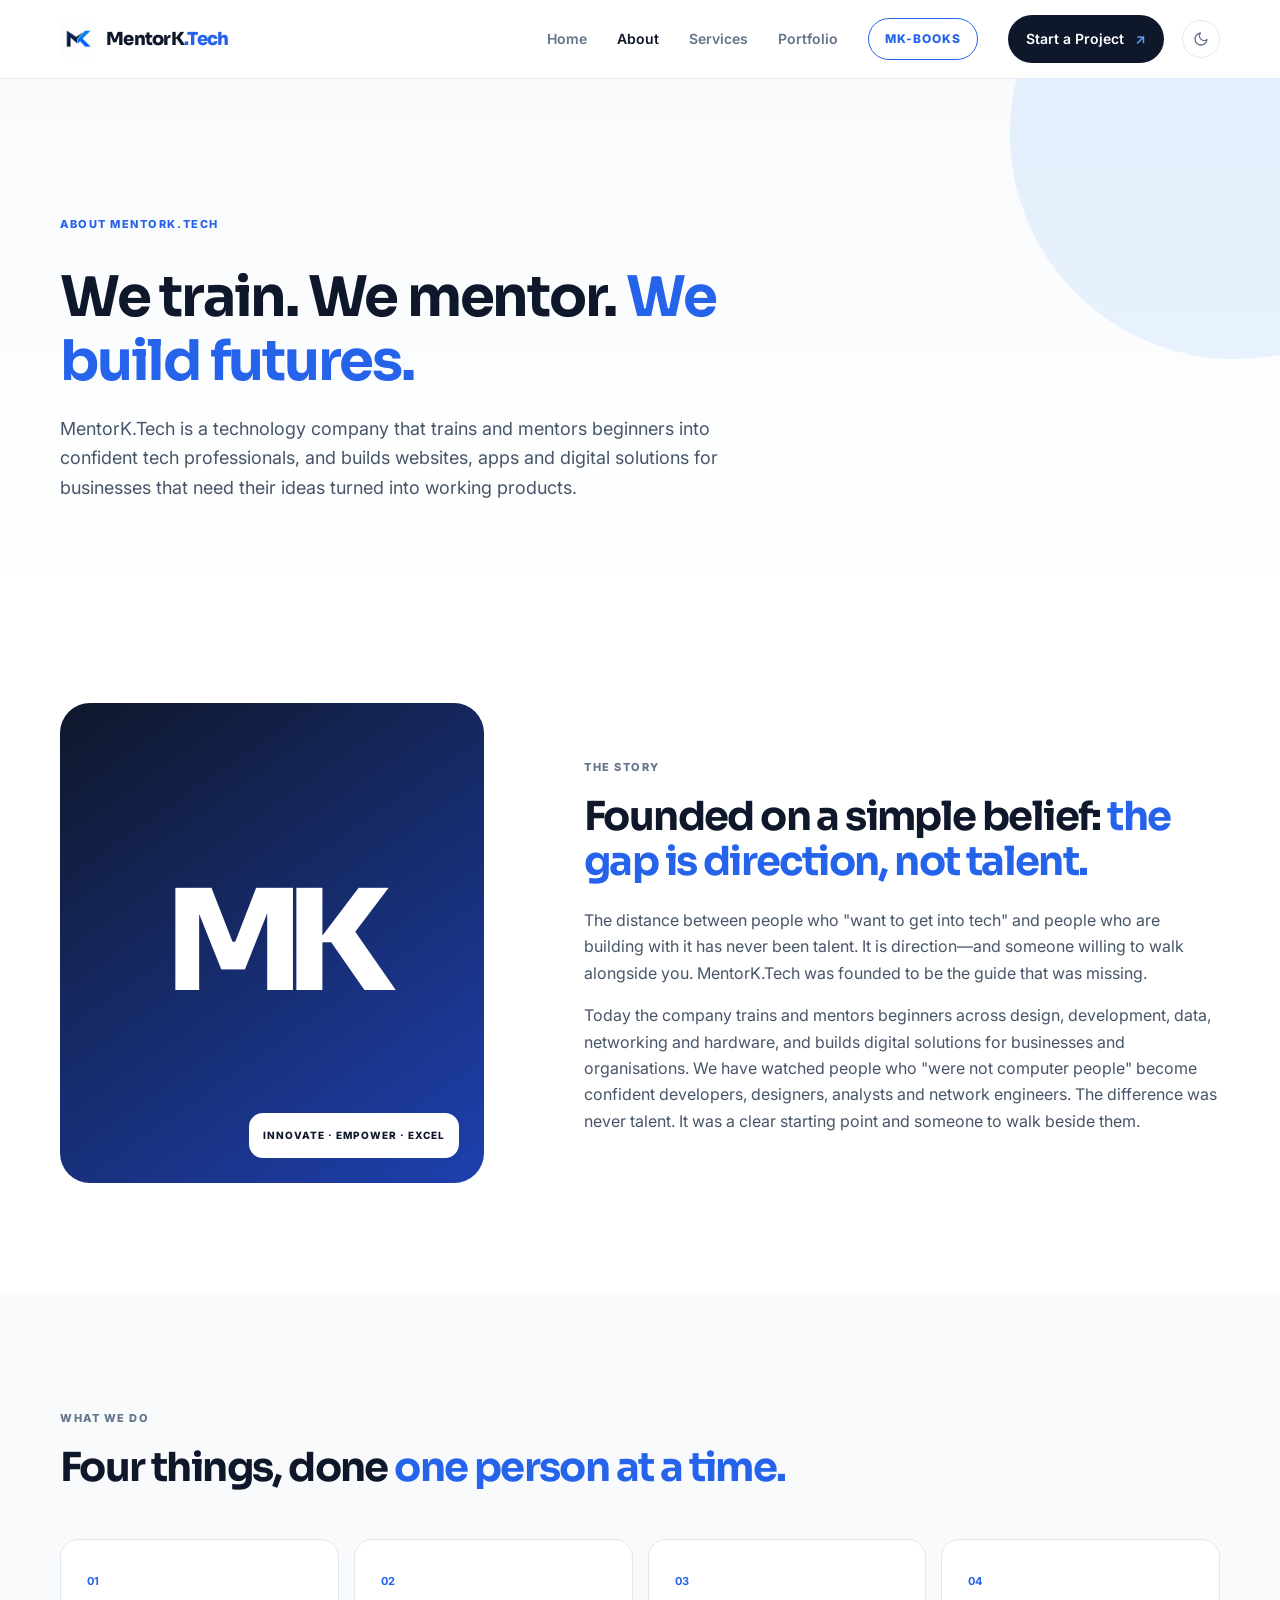
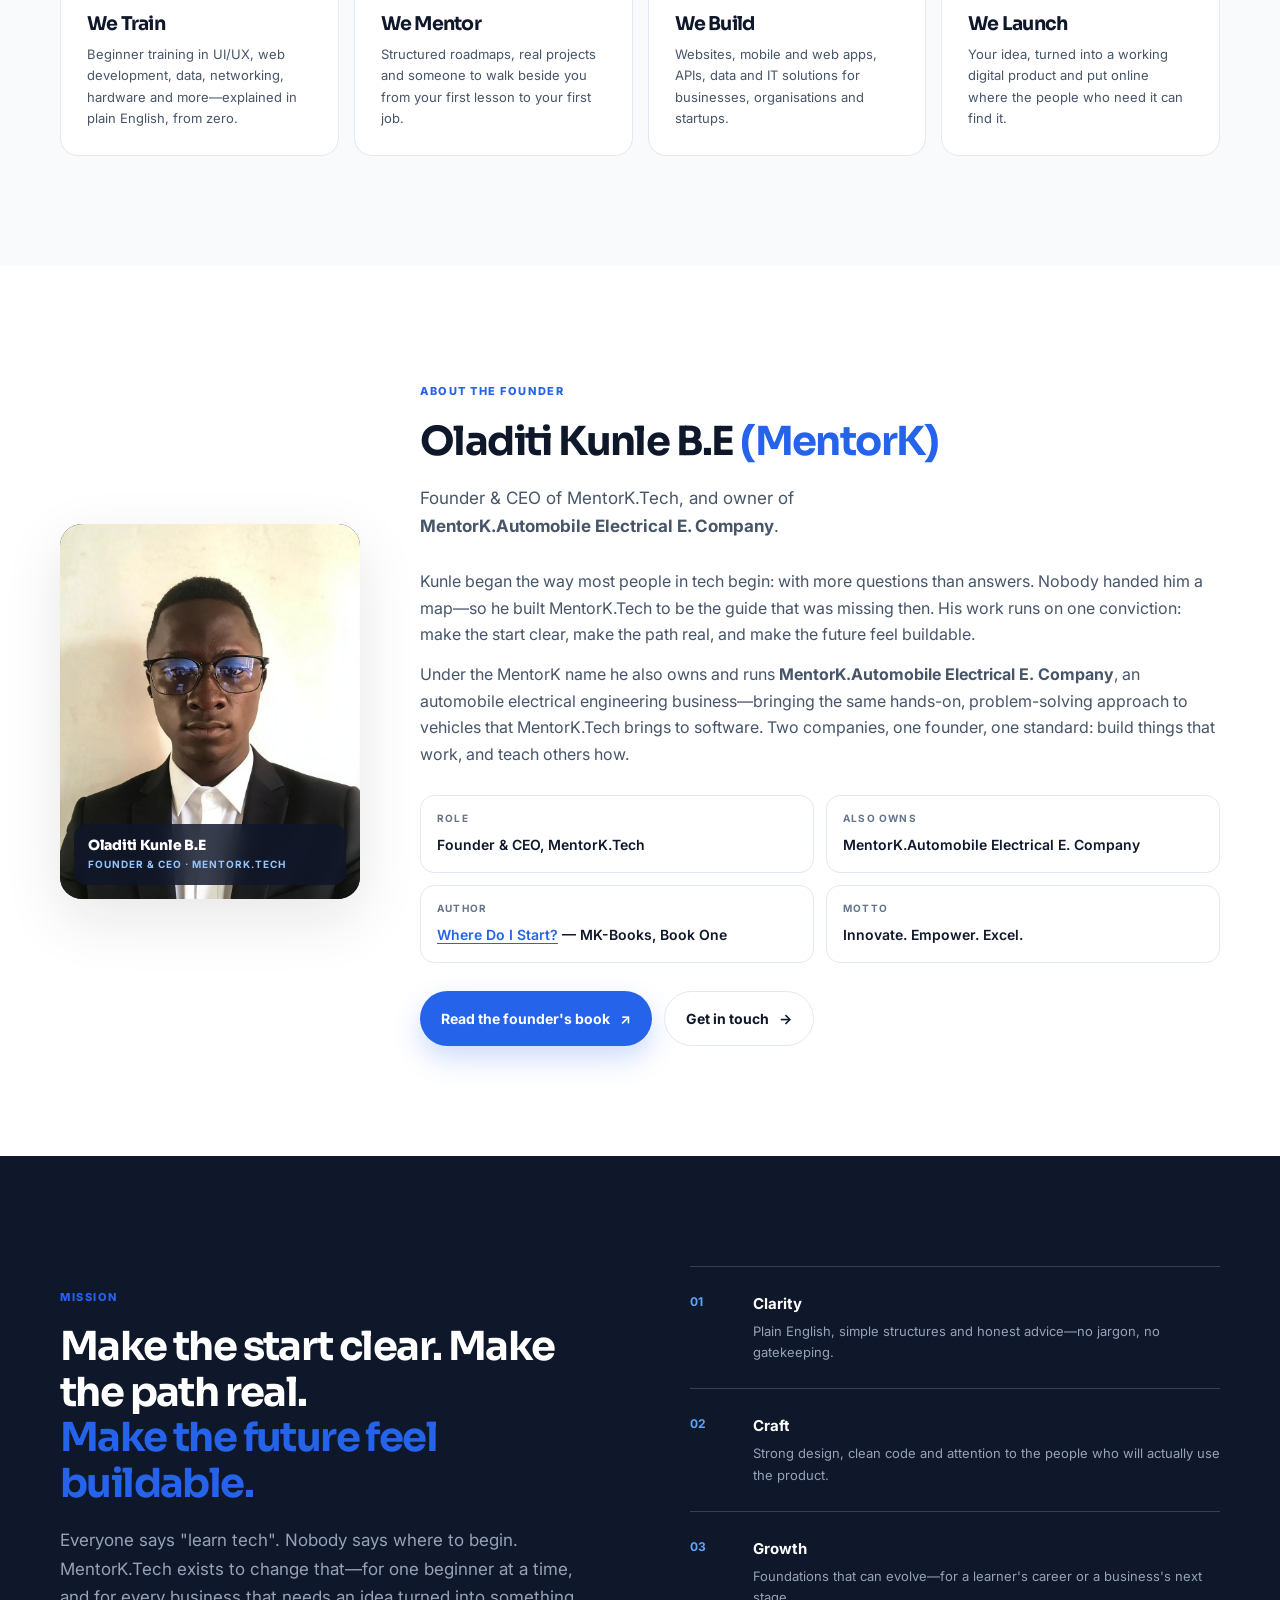
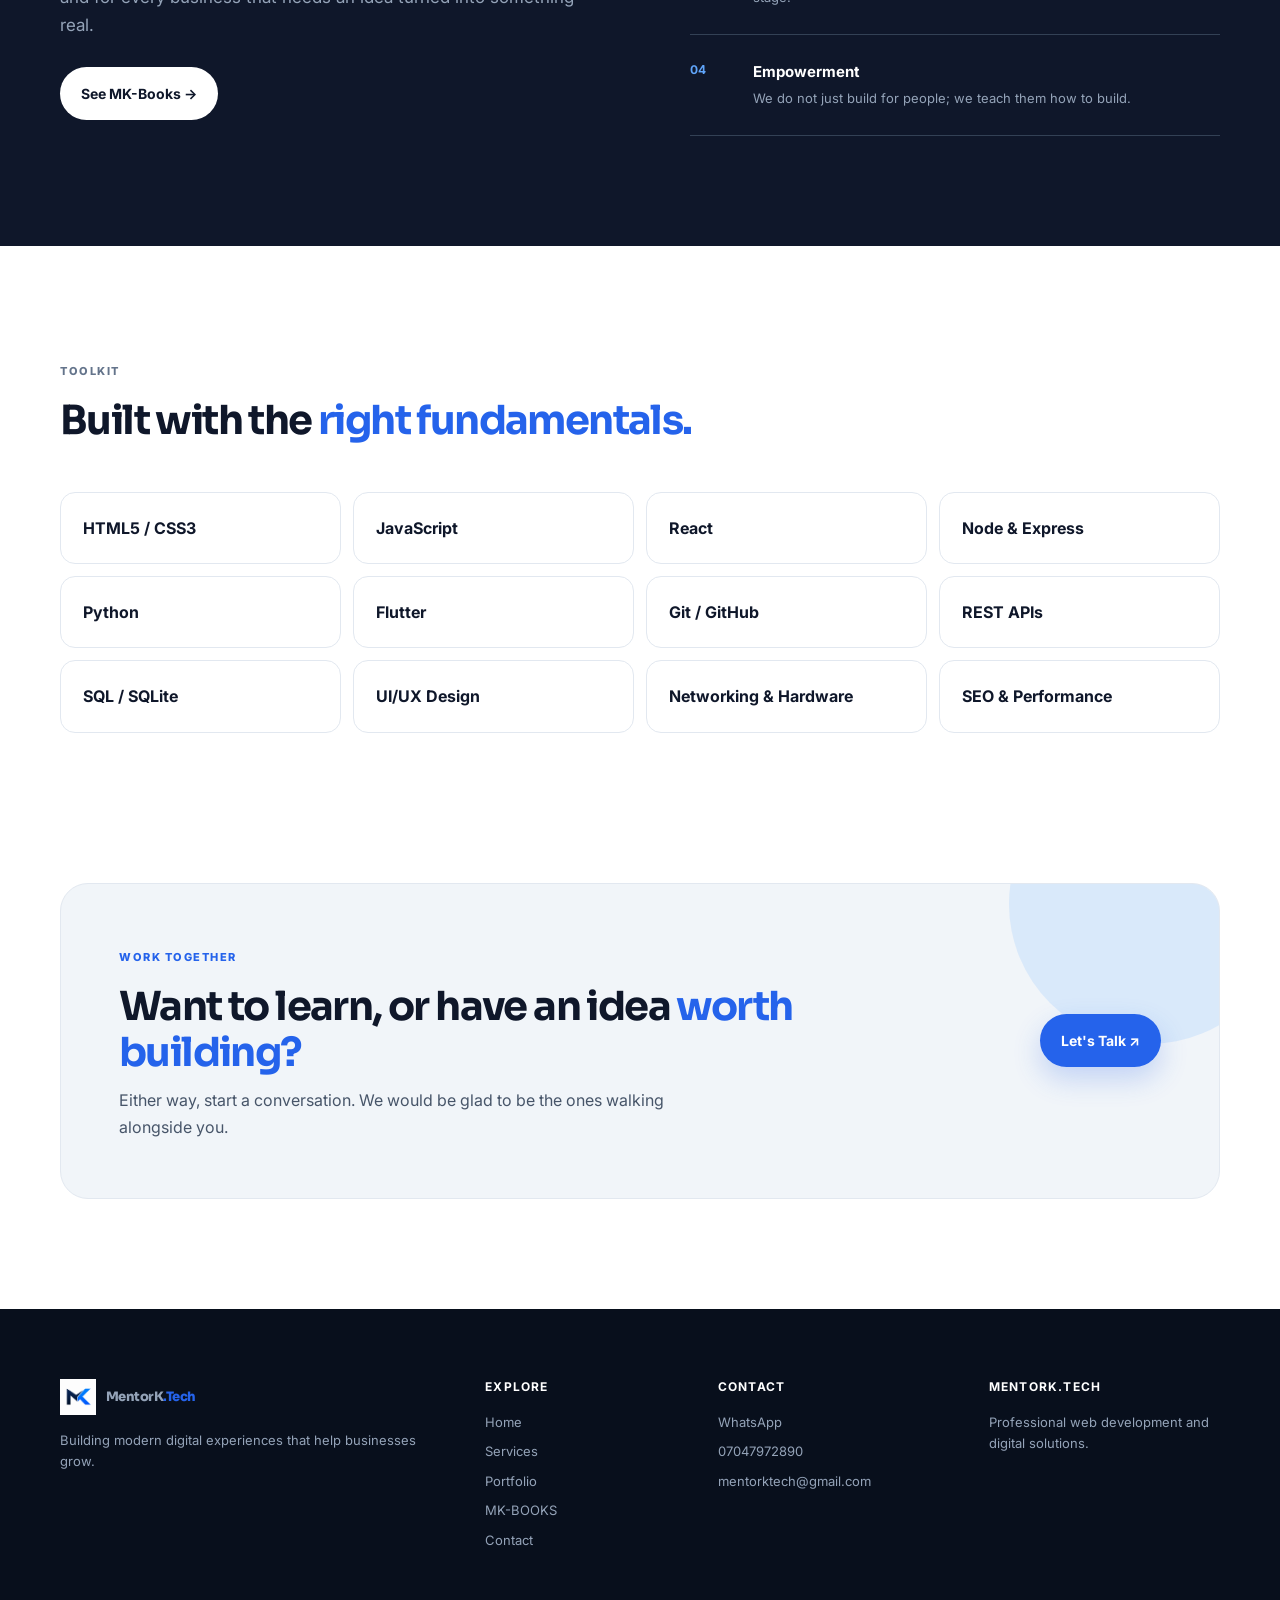
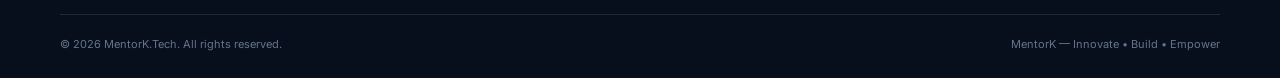
==== commit 7918097e: "Fix asset caching and refine the theme toggle - Split cache rules: images/fonts/PDF stay immutable, " ====
--- a/about.html
+++ b/about.html
@@ -2,7 +2,7 @@
 <html lang="en"><head>
 <meta charset="utf-8"><meta name="viewport" content="width=device-width, initial-scale=1">
 <title>About | MentorK.Tech</title><meta name="description" content="About MentorK.Tech — we train, we mentor, we build. Meet the founder, Oladiti Kunle B.E (MentorK), and learn how the company trains beginners and builds digital solutions for businesses.">
-<link rel="preconnect" href="https://fonts.googleapis.com"><link rel="preconnect" href="https://fonts.gstatic.com" crossorigin><link href="https://fonts.googleapis.com/css2?family=Inter:wght@400;500;600;700&family=Sora:wght@500;600;700;800&display=swap" rel="stylesheet"><link rel="stylesheet" href="css/style.css"><script>(function(){try{var t=localStorage.getItem("mk-theme");if(t==="dark"||t==="light")document.documentElement.setAttribute("data-theme",t);}catch(e){}})();</script></head>
+<link rel="preconnect" href="https://fonts.googleapis.com"><link rel="preconnect" href="https://fonts.gstatic.com" crossorigin><link href="https://fonts.googleapis.com/css2?family=Inter:wght@400;500;600;700&family=Sora:wght@500;600;700;800&display=swap" rel="stylesheet"><link rel="stylesheet" href="css/style.css?v=20260924"><script>(function(){try{var t=localStorage.getItem("mk-theme");if(t==="dark"||t==="light")document.documentElement.setAttribute("data-theme",t);}catch(e){}})();</script></head>
 <body>
 <header class="site-header"><nav class="nav container"><a class="brand" href="/"><img src="assets/logo/mentork-mark.png" alt="MentorK logo"><span>MentorK<span>.Tech</span></span></a><button class="theme-toggle" aria-label="Toggle dark mode" title="Toggle dark mode"><svg class="moon" viewBox="0 0 24 24" width="17" height="17" fill="none" stroke="currentColor" stroke-width="2" stroke-linecap="round" stroke-linejoin="round" aria-hidden="true"><path d="M21 12.8A9 9 0 1 1 11.2 3a7 7 0 0 0 9.8 9.8Z"/></svg><svg class="sun" viewBox="0 0 24 24" width="17" height="17" fill="none" stroke="currentColor" stroke-width="2" stroke-linecap="round" stroke-linejoin="round" aria-hidden="true"><circle cx="12" cy="12" r="4.2"/><path d="M12 2.4v2M12 19.6v2M4.2 4.2l1.5 1.5M18.3 18.3l1.5 1.5M2.4 12h2M19.6 12h2M4.2 19.8l1.5-1.5M18.3 5.7l1.5-1.5"/></svg></button><button class="menu-toggle" aria-expanded="false" aria-controls="main-menu" aria-label="Open menu"><span></span><span></span><span></span></button><div class="nav-menu" id="main-menu"><a href="/">Home</a><a class="active" href="/about">About</a><a href="/services">Services</a><a href="/portfolio">Portfolio</a><a class="nav-books" href="/books">MK-BOOKS</a><a class="nav-cta" href="/contact">Start a Project <span>↗</span></a></div></nav></header>
 <main>
@@ -35,4 +35,4 @@
 
 <section class="cta-section"><div class="container cta-box reveal"><div><span class="kicker blue">WORK TOGETHER</span><h2>Want to learn, or have an idea <em>worth building?</em></h2><p>Either way, start a conversation. We would be glad to be the ones walking alongside you.</p></div><a class="btn btn-primary" href="/contact">Let's Talk ↗</a></div></section>
 </main>
-<footer class="footer"><div class="container footer-grid"><div><a class="brand footer-brand" href="/"><img src="assets/logo/mentork-mark.png" alt=""><span>MentorK<span>.Tech</span></span></a><p>Building modern digital experiences that help businesses grow.</p></div><div><h4>Explore</h4><a href="/">Home</a><a href="/services">Services</a><a href="/portfolio">Portfolio</a><a href="/books">MK-BOOKS</a><a href="/contact">Contact</a></div><div><h4>Contact</h4><a href="https://wa.me/2347057779214">WhatsApp</a><a href="tel:+2347047972890">07047972890</a><a href="mailto:mentorktech@gmail.com">mentorktech@gmail.com</a></div><div><h4>MentorK.Tech</h4><p>Professional web development and digital solutions.</p></div></div><div class="container footer-bottom"><span>© 2026 MentorK.Tech. All rights reserved.</span><span>MentorK — Innovate • Build • Empower</span></div></footer><button class="top-button" aria-label="Back to top">↑</button><script src="js/script.js"></script></body></html>+<footer class="footer"><div class="container footer-grid"><div><a class="brand footer-brand" href="/"><img src="assets/logo/mentork-mark.png" alt=""><span>MentorK<span>.Tech</span></span></a><p>Building modern digital experiences that help businesses grow.</p></div><div><h4>Explore</h4><a href="/">Home</a><a href="/services">Services</a><a href="/portfolio">Portfolio</a><a href="/books">MK-BOOKS</a><a href="/contact">Contact</a></div><div><h4>Contact</h4><a href="https://wa.me/2347057779214">WhatsApp</a><a href="tel:+2347047972890">07047972890</a><a href="mailto:mentorktech@gmail.com">mentorktech@gmail.com</a></div><div><h4>MentorK.Tech</h4><p>Professional web development and digital solutions.</p></div></div><div class="container footer-bottom"><span>© 2026 MentorK.Tech. All rights reserved.</span><span>MentorK — Innovate • Build • Empower</span></div></footer><button class="top-button" aria-label="Back to top">↑</button><script src="js/script.js?v=20260924"></script></body></html>
--- a/css/style.css
+++ b/css/style.css
@@ -91,9 +91,12 @@
 @media(max-width:700px){.included-list,.tracks,.train-format{grid-template-columns:1fr}.page-hero .hero-actions{flex-direction:column;align-items:stretch}}
 
 /* Theme toggle */
-.theme-toggle{width:40px;height:40px;flex:none;border:1px solid var(--line);background:var(--card);color:var(--ink);border-radius:50%;cursor:pointer;display:grid;place-items:center;font-size:15px;line-height:1;transition:.25s;padding:0}
-.theme-toggle:hover{border-color:var(--blue);color:var(--blue)}
+.theme-toggle{width:38px;height:38px;flex:none;border:1px solid var(--line);background:var(--card);color:var(--muted);border-radius:50%;cursor:pointer;display:grid;place-items:center;line-height:0;transition:background .2s,color .2s,border-color .2s;padding:0;-webkit-appearance:none;appearance:none}
+.theme-toggle:hover{background:var(--tint);color:var(--ink);border-color:var(--line)}
+.theme-toggle:focus-visible{outline:2px solid var(--blue);outline-offset:2px}
+.theme-toggle svg{width:16px;height:16px}
 .theme-toggle svg{display:block}
+.theme-toggle .sun,.theme-toggle .moon{grid-area:1/1}
 .theme-toggle .sun{display:none!important}
 :root[data-theme="dark"] .theme-toggle .sun{display:block!important}
 :root[data-theme="dark"] .theme-toggle .moon{display:none}
